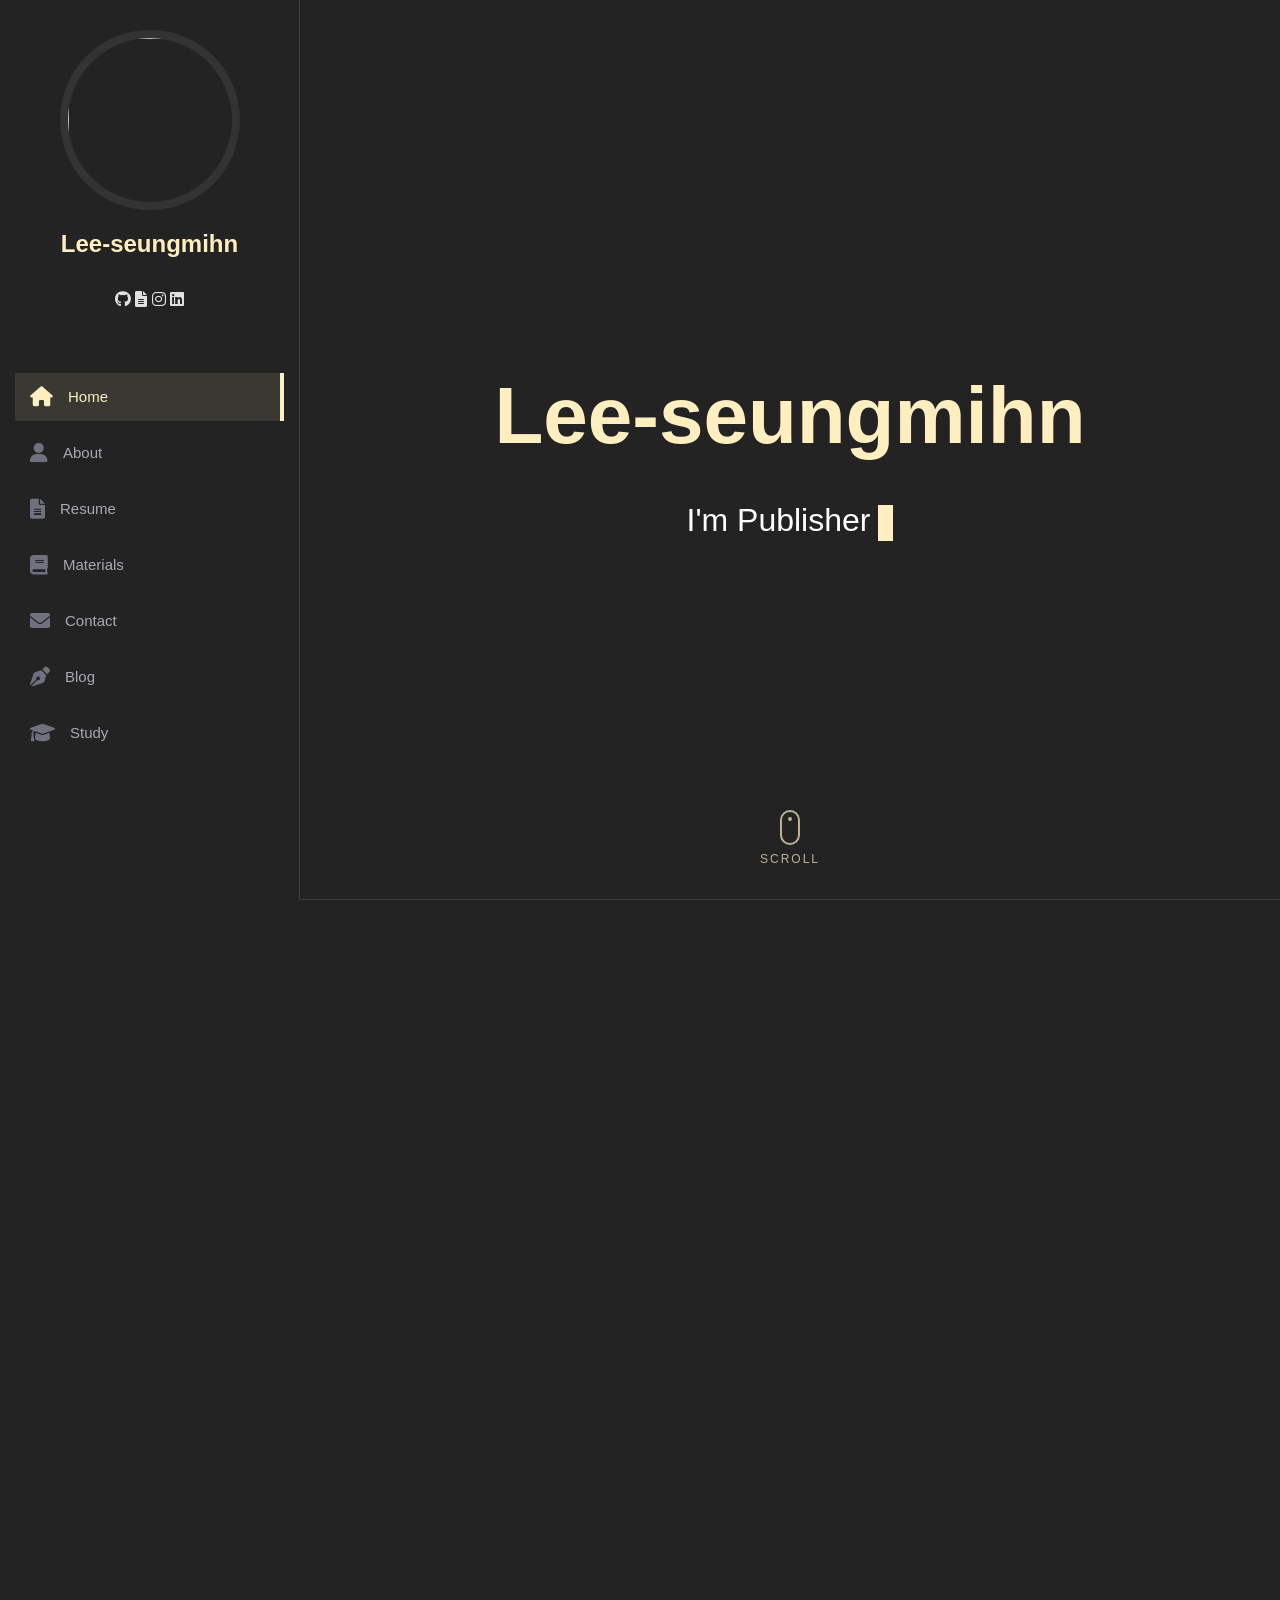
==== index.html @ c2070a95 "fix: Notion 링크를 공개 URL(notion.site)로 변경" ====
<!DOCTYPE html>
<html lang="ko" class="full-page-active">
<head>
    <meta charset="UTF-8">
    <meta name="viewport" content="width=device-width, initial-scale=1.0">
    <title>Lee-seungmihn | Full Page Portfolio</title>

    <!-- GitHub Pages SPA: restore redirect path + disable full-page on non-root -->
    <script>
        (function () {
            var p = sessionStorage.getItem('__spa_path');
            if (p) { sessionStorage.removeItem('__spa_path'); history.replaceState(null, '', p); }
            if (location.pathname !== '/' && location.pathname !== '/index.html') {
                document.documentElement.classList.remove('full-page-active');
            }
        })();
    </script>

    <!-- Stylesheets -->
    <link rel="stylesheet" href="assets/css/reset.css">
    <link rel="stylesheet" href="assets/css/font.css">
    <link rel="stylesheet" href="assets/css/common.css">
    <link rel="stylesheet" href="assets/css/util.css">
    <link rel="stylesheet" href="assets/css/spa.css">

    <!-- FontAwesome & Swiper -->
    <link rel="stylesheet" href="https://cdnjs.cloudflare.com/ajax/libs/font-awesome/6.0.0/css/all.min.css">
    <link rel="stylesheet" href="https://cdn.jsdelivr.net/npm/swiper@11/swiper-bundle.min.css" />
</head>
<body>

    <!-- Mobile nav toggle -->
    <i class="fas fa-bars mobile-nav-toggle"></i>

    <!-- Sidebar -->
    <header id="sidebar">
        <div class="d-flex flex-column">
            <div class="profile">
                <img src="./assets/images/vertical-shot-light-brown-meerkat-daytime.jpg" alt="" class="img-fluid rounded-circle" style="width: 180px; height: 180px; object-fit: cover; object-position: top;">
                <h1 class="text-light"><a href="/" data-link>Lee-seungmihn</a></h1>
                <div class="social-links mt-3 text-center">
                    <a href="https://github.com/Lee-seungmihn" target="_blank" class="github" title="GitHub"><i class="fab fa-github"></i></a>
                    <a href="https://whispering-uncle-c7d.notion.site/363d35a51172804e8011e3f1e46bb2bb" target="_blank" class="notion" title="Notion"><i class="fas fa-file-lines"></i></a>
                    <a href="#" class="instagram"><i class="fab fa-instagram"></i></a>
                    <a href="#" class="linkedin"><i class="fab fa-linkedin"></i></a>
                </div>
            </div>

            <nav class="nav-menu">
                <div class="nav-indicator"></div>
                <ul>
                    <li><a href="#hero" class="active"><i class="fas fa-home"></i> <span>Home</span></a></li>
                    <li><a href="#about"><i class="fas fa-user"></i> <span>About</span></a></li>
                    <li><a href="#resume"><i class="fas fa-file-alt"></i> <span>Resume</span></a></li>
                    <li><a href="#materials"><i class="fas fa-book"></i> <span>Materials</span></a></li>
                    <li><a href="#contact"><i class="fas fa-envelope"></i> <span>Contact</span></a></li>
                    <li><a href="/blog" data-link><i class="fas fa-pen-nib"></i> <span>Blog</span></a></li>
                    <li><a href="/study" data-link><i class="fas fa-graduation-cap"></i> <span>Study</span></a></li>
                </ul>
            </nav>
        </div>
    </header>

    <!-- Portfolio (shown only on /) -->
    <main id="main">

        <!-- Hero Section -->
        <section id="hero">
            <div class="hero-container">
                <h1>Lee-seungmihn</h1>
                <p>I'm <span class="typed" data-typed-items="Publisher, Java Backend Developer, Full Stack Learner"></span><span class="typed-cursor"></span></p>
            </div>
            <a href="#about" class="scroll-down">
                <div class="mouse"></div>
                <span>SCROLL</span>
            </a>
        </section>

        <!-- About Section -->
        <section id="about" class="about">
            <div class="container">
                <div class="section-title">
                    <h2>About</h2>
                    <p>3년차 퍼블리셔의 섬세함과 Java/Spring의 탄탄한 기술력을 지향하는 개발자입니다.</p>
                </div>
                <div class="row">
                    <div class="col-lg-8 pt-4 pt-lg-0 content">
                        <h3>UI/UX Publisher &amp; Backend Developer.</h3>
                        <p class="font-italic">웹의 걉과 속을 모두 아우르는 전문가를 꿈꿉니다.</p>
                    </div>
                </div>
            </div>
            <a href="#resume" class="scroll-down">
                <div class="mouse"></div>
                <span>RESUME</span>
            </a>
        </section>

        <!-- Resume Section -->
        <section id="resume" class="resume section-bg">
            <div class="container">
                <div class="section-title">
                    <h2>Resume</h2>
                </div>
                <div class="resume-grid">
                    <div class="resume-col">
                        <h3 class="resume-title">Experience</h3>
                        <div class="resume-item">
                            <h4>UI/UX Publisher</h4>
                            <h5>2020 - 2023</h5>
                            <p><em>웹 퍼블리셔 (3년 경력)</em></p>
                            <ul>
                                <li>반응형 웹 UI 마크업 및 크로스브라우징</li>
                                <li>HTML5 · CSS3 · SCSS · JavaScript · jQuery 기반 퍼블리싱</li>
                                <li>React · Vue.js · Node.js 활용 프로젝트 참여</li>
                            </ul>
                        </div>
                    </div>
                    <div class="resume-col">
                        <h3 class="resume-title">Education</h3>
                        <div class="resume-item">
                            <h4>Java / Spring Boot 국비과정</h4>
                            <h5>2025 - Present</h5>
                            <p><em>백엔드 개발 과정 수료 중</em></p>
                            <ul>
                                <li>GG# — 차량 관리 커뮤니티 플랫폼 (1차 팀 프로젝트)</li>
                                <li>BIDEO — 동영상 스트리밍 서비스 (2차 팀 프로젝트)</li>
                            </ul>
                        </div>
                        <div class="resume-item">
                            <h4>기능경기대회 (경기) 준비반</h4>
                            <h5>2017 - 2019</h5>
                            <p><em>웹 디자인 · 풀스택 개발 과정</em></p>
                            <ul>
                                <li>HTML · CSS · SCSS · PHP · MySQL · Ruby 학습</li>
                                <li>VSCode · Sublime Text 3 · XAMPP 활용</li>
                            </ul>
                        </div>
                    </div>
                </div>
            </div>
            <a href="#materials" class="scroll-down">
                <div class="mouse"></div>
                <span>WORKS</span>
            </a>
        </section>

        <!-- Materials Section -->
        <section id="materials" class="materials">
            <div class="container">
                <div class="section-title">
                    <h2>Materials</h2>
                </div>
                <div class="swiper materials-swiper">
                    <div class="swiper-wrapper">
                        <div class="swiper-slide">
                            <div class="material-card">
                                <div class="card-icon"><i class="fab fa-html5"></i></div>
                                <h4>HTML</h4>
                                <p>마크업 구조 및 시맨틱 태그</p>
                                <a href="/study/html" class="view-more" data-link>VIEW</a>
                            </div>
                        </div>
                        <div class="swiper-slide">
                            <div class="material-card">
                                <div class="card-icon"><i class="fab fa-css3-alt"></i></div>
                                <h4>CSS</h4>
                                <p>선택자·캐스케이딩·레이아웃</p>
                                <a href="/study/css" class="view-more" data-link>VIEW</a>
                            </div>
                        </div>
                        <div class="swiper-slide">
                            <div class="material-card">
                                <div class="card-icon"><i class="fab fa-js"></i></div>
                                <h4>JavaScript</h4>
                                <p>DOM 조작 및 ES6+ 문법</p>
                                <a href="/study/js" class="view-more" data-link>VIEW</a>
                            </div>
                        </div>
                        <div class="swiper-slide">
                            <div class="material-card">
                                <div class="card-icon"><i class="fab fa-java"></i></div>
                                <h4>Java</h4>
                                <p>OOP 개념 및 컬렉션 프레임워크</p>
                                <a href="/study/java" class="view-more" data-link>VIEW</a>
                            </div>
                        </div>
                        <div class="swiper-slide">
                            <div class="material-card">
                                <div class="card-icon"><i class="fas fa-server"></i></div>
                                <h4>JSP</h4>
                                <p>서블릿·JSTL·MVC 패턴</p>
                                <a href="/study/jsp" class="view-more" data-link>VIEW</a>
                            </div>
                        </div>
                        <div class="swiper-slide">
                            <div class="material-card">
                                <div class="card-icon"><i class="fas fa-database"></i></div>
                                <h4>MySQL</h4>
                                <p>DB 설계 및 쿼리 최적화</p>
                                <a href="/study/mysql" class="view-more" data-link>VIEW</a>
                            </div>
                        </div>
                        <div class="swiper-slide">
                            <div class="material-card">
                                <div class="card-icon"><i class="fab fa-git-alt"></i></div>
                                <h4>Git</h4>
                                <p>버전 관리 및 브랜치 전략</p>
                                <a href="/study/git" class="view-more" data-link>VIEW</a>
                            </div>
                        </div>
                        <div class="swiper-slide">
                            <a href="/study" class="material-card see-more-card" data-link>
                                <div class="card-icon"><i class="fas fa-arrow-right"></i></div>
                                <h4>전체 보기</h4>
                                <p>모든 학습 자료 확인</p>
                            </a>
                        </div>
                    </div>
                </div>
            </div>
            <a href="#contact" class="scroll-down">
                <div class="mouse"></div>
                <span>CONTACT</span>
            </a>
        </section>

        <!-- Contact Section -->
        <section id="contact" class="contact section-bg">
            <div class="container">
                <div class="section-title">
                    <h2>Contact</h2>
                    <p>협업 제안이나 궁금한 점이 있으시면 언제든 메시지를 남겨주세요.</p>
                </div>
                <div class="row">
                    <div class="col-lg-12">
                        <form action="#" method="post" class="contact-form">
                            <div class="form-row d-grid gap-3 mb-3" style="grid-template-columns: repeat(auto-fit, minmax(250px, 1fr));">
                                <div class="input-group">
                                    <label>NAME</label>
                                    <input type="text" name="name" class="custom-input" placeholder="Your Name" required>
                                </div>
                                <div class="input-group">
                                    <label>EMAIL</label>
                                    <input type="email" name="email" class="custom-input" placeholder="example@email.com" required>
                                </div>
                            </div>
                            <div class="input-group mb-4">
                                <label>MESSAGE</label>
                                <textarea name="message" class="custom-input" rows="6" placeholder="How can I help you?" required></textarea>
                            </div>
                            <div class="text-center">
                                <button type="submit" class="submit-btn">
                                    <span>SEND MESSAGE</span>
                                    <i class="fas fa-paper-plane"></i>
                                </button>
                            </div>
                        </form>
                    </div>
                </div>
            </div>
        </section>

        <!-- Footer -->
        <footer id="footer">
            <div class="container text-center">
                <div class="copyright">
                    &copy; Copyright 2024 <strong><span>Lee-seungmihn</span></strong>. All Rights Reserved.
                </div>
            </div>
        </footer>
    </main>

    <!-- SPA Root (Blog / Study pages render here) -->
    <div id="spa-root"></div>

    <a href="#" class="back-to-top"><i class="fas fa-arrow-up"></i></a>

    <!-- Vendors -->
    <script src="https://cdn.jsdelivr.net/npm/swiper@11/swiper-bundle.min.js"></script>
    <script src="https://cdn.jsdelivr.net/npm/marked@9/marked.min.js"></script>

    <!-- Portfolio scripts (existing) -->
    <script src="assets/js/layout.js"></script>
    <script src="assets/js/service.js"></script>
    <script src="assets/js/event.js"></script>

    <!-- SPA entry point (module — runs after above scripts) -->
    <script type="module" src="assets/js/app.js"></script>
</body>
</html>
---- assets/css/font.css ----
/* font.css */
@import url('https://cdn.jsdelivr.net/gh/orioncactus/pretendard@v1.3.9/dist/web/static/pretendard.min.css');
@import url('https://fonts.googleapis.com/css2?family=JetBrains+Mono:wght@400;700&display=swap');

:root {
    --font-main: "Pretendard", -apple-system, BlinkMacSystemFont, system-ui, Roboto, "Helvetica Neue", "Segoe UI", "Apple SD Gothic Neo", "Noto Sans KR", "Malgun Gothic", "Apple Color Emoji", "Segoe UI Emoji", "Segoe UI Symbol", sans-serif;
    --font-code: 'JetBrains Mono', monospace;
}

body {
    font-family: var(--font-main);
    line-height: 1.6;
}

code, pre {
    font-family: var(--font-code);
}
---- assets/css/common.css ----
/* common.css - Lee-seungmihn Full Page & Custom Scrollbar */
:root {
    --primary-bg: #232323; 
    --accent-color: #ffefc0; 
    --text-main: #e0e0e0;
    --text-muted: #a0a0a0;
    --bg-light: #2d2d2d;
    --white: #ffffff;
    --border-color: #3d3d3d;
    --sidebar-width: 300px;
}

* { margin: 0; padding: 0; box-sizing: border-box; }

/* 1. Custom Scrollbar */
.custom-scrollbar::-webkit-scrollbar { width: 6px; }
.custom-scrollbar::-webkit-scrollbar-track { background: var(--primary-bg); }
.custom-scrollbar::-webkit-scrollbar-thumb { background: var(--accent-color); border-radius: 10px; }

/* 스크롤바 숨기기 */
.hide-scrollbar { -ms-overflow-style: none; scrollbar-width: none; }
.hide-scrollbar::-webkit-scrollbar { display: none; }

html.full-page-active, 
html.full-page-active body { overflow: hidden; height: 100%; }

body {
    font-family: "Pretendard", sans-serif;
    color: var(--text-main);
    background-color: var(--primary-bg);
}

/* Sidebar */
#sidebar {
    position: fixed;
    top: 0; left: 0; bottom: 0;
    width: var(--sidebar-width);
    padding: 0 15px;
    background: var(--primary-bg);
    border-right: 1px solid var(--border-color);
    overflow-y: auto;
    z-index: 9997;
    transition: left 0.5s cubic-bezier(0.645, 0.045, 0.355, 1);
}

.profile { padding: 30px 0; text-align: center; }
.profile img { 
    margin: 0 auto; display: block; border: 8px solid #333; border-radius: 50%; 
    width: 180px; height: 180px; object-fit: cover; object-position: top;
}
.profile h1 { font-size: 24px; margin: 15px 0 0 0; font-weight: 600; color: var(--accent-color); }

.nav-menu { padding: 30px 0; position: relative; }
.nav-menu ul { list-style: none; position: relative; z-index: 2; }

/* Floating Rectangular Indicator */
.nav-indicator {
    position: absolute;
    left: 0; width: 100%;
    display: none;
    background: rgba(255, 239, 192, 0.1);
    border-right: 4px solid var(--accent-color);
    transition: top 0.5s cubic-bezier(0.4, 0, 0.2, 1), height 0.5s cubic-bezier(0.4, 0, 0.2, 1);
    z-index: 1;
    pointer-events: none;
}

.nav-menu a {
    display: flex; align-items: center; color: #a8a9b4; padding: 12px 15px; margin-bottom: 8px;
    transition: 0.3s; font-size: 15px; text-decoration: none;
}
.nav-menu a i { font-size: 20px; padding-right: 15px; color: #6f7180; }
.nav-menu a:hover, .nav-menu .active, .nav-menu li:hover > a { color: var(--accent-color); }
.nav-menu a:hover i, .nav-menu .active i { color: var(--accent-color); }

/* Main Content */
#main { 
    margin-left: var(--sidebar-width); 
    transition: transform 0.7s cubic-bezier(0.645, 0.045, 0.355, 1),
                margin-left 0.5s cubic-bezier(0.645, 0.045, 0.355, 1),
                opacity 0.5s ease;
    will-change: transform, margin-left;
}

/* Full Page Sections */
section {
    width: 100%; height: 100vh; padding: 60px 0;
    display: flex; flex-direction: column; justify-content: center;
    border-bottom: 1px solid var(--border-color); position: relative;
}

footer {
    width: 100%; height: 200px; background: #1a1a1a;
    display: flex; align-items: center; justify-content: center;
    border-top: 1px solid var(--border-color);
}

.section-bg { background: var(--bg-light); }
.section-title { padding-bottom: 30px; }
.section-title h2 { font-size: 32px; font-weight: bold; margin-bottom: 20px; padding-bottom: 20px; position: relative; color: var(--accent-color); }
.section-title h2::after { content: ""; position: absolute; display: block; width: 50px; height: 3px; background: var(--accent-color); bottom: 0; left: 0; }

.container { padding: 0 60px; width: 100%; max-width: 1200px; margin: 0 auto; }

/* Resume Section */
.resume-grid {
    display: grid; grid-template-columns: repeat(2, 1fr); gap: 50px; width: 100%; align-items: start;
}
.resume-col { min-width: 0; }
.resume .resume-title { font-size: 26px; font-weight: 700; margin-bottom: 25px; color: var(--accent-color); }
.resume .resume-item { padding: 0 0 25px 25px; border-left: 2px solid var(--accent-color); position: relative; }

/* Hero Section */
#hero {
    background: linear-gradient(rgba(35, 35, 35, 0.85), rgba(35, 35, 35, 0.85)), url('https://images.unsplash.com/photo-1498050108023-c5249f4df085?auto=format&fit=crop&q=80&w=2072') top center no-repeat;
    background-size: cover;
}
#hero .hero-container { text-align: center; }
#hero h1 { font-size: 80px; font-weight: 700; color: var(--accent-color); margin-bottom: 15px; }
#hero p { color: #fff; font-size: 32px; }

/* Scroll Indicators */
.scroll-down {
    position: absolute; bottom: 30px; left: 50%; transform: translateX(-50%);
    display: flex; flex-direction: column; align-items: center;
    color: var(--accent-color); text-decoration: none; font-size: 12px; letter-spacing: 2px; opacity: 0.7; transition: 0.3s;
}
.mouse { width: 20px; height: 35px; border: 2px solid var(--accent-color); border-radius: 20px; margin-bottom: 5px; position: relative; }
.mouse::before {
    content: ""; position: absolute; top: 5px; left: 50%; transform: translateX(-50%);
    width: 4px; height: 4px; background: var(--accent-color); border-radius: 50%;
    animation: mouse-scroll 1.5s infinite;
}
@keyframes mouse-scroll { 0% { opacity: 1; top: 5px; } 100% { opacity: 0; top: 20px; } }

/* Typing Effect */
.typed-cursor {
    display: inline-block; width: 15px; height: 1.1em; background-color: var(--accent-color);
    margin-left: 8px; vertical-align: middle; animation: blink 0.6s infinite;
}
@keyframes blink { 0%, 100% { opacity: 1; } 50% { opacity: 0; } }

/* Materials Section Pretty Cards - 복구됨 */
.materials-swiper { padding: 40px 0; max-width: 100%; }
.swiper-slide { width: 300px !important; height: auto !important; opacity: 1; transition: transform 0.3s; }
.material-card {
    background: #2d2d2d; border: 1px solid var(--border-color); border-radius: 20px;
    padding: 40px 30px; text-align: center;
    transition: all 0.4s cubic-bezier(0.175, 0.885, 0.32, 1.275);
    height: 100%; display: flex; flex-direction: column; justify-content: center; align-items: center;
    position: relative; overflow: hidden;
}
.material-card:hover {
    border-color: var(--accent-color);
    box-shadow: 0 10px 30px rgba(0, 0, 0, 0.5);
}
.card-icon { font-size: 48px; color: var(--accent-color); margin-bottom: 20px; }
.material-card h4 { font-size: 22px; font-weight: 700; color: var(--accent-color); margin-bottom: 15px; }
.material-card p { font-size: 15px; color: var(--text-muted); margin-bottom: 25px; line-height: 1.6; }
.view-more {
    display: inline-block; padding: 8px 25px; border: 1px solid var(--accent-color);
    color: var(--accent-color); font-weight: 700; font-size: 13px; letter-spacing: 1px;
    text-decoration: none; border-radius: 30px; transition: all 0.3s;
}
.view-more:hover { background: var(--accent-color); color: var(--primary-bg); }

/* See More Card - Portal Style */
.see-more-card {width: 200px; background: linear-gradient(135deg, #2d2d2d 0%, #1a1a1a 100%); border: 1px solid var(--border-color); position: relative; overflow: hidden; z-index: 1; }
.see-more-card .card-icon, .see-more-card h4, .see-more-card p { transition: all 0.4s ease; }
.see-more-card::before { content: ""; position: absolute; top: 0; left: -100%; width: 100%; height: 100%; background: var(--accent-color); transition: all 0.5s cubic-bezier(0.6, 0.05, 0.1, 0.99); z-index: -1; }
.see-more-card:hover::before { left: 0; }
.see-more-card:hover { transform: translateY(0) !important; border-color: var(--accent-color); }
.see-more-card:hover .card-icon, .see-more-card:hover h4, .see-more-card:hover p { color: var(--primary-bg); transform: translateX(10px); }
.see-more-card .card-icon i { transition: all 0.4s ease; }
.see-more-card:hover .card-icon i { transform: scale(1.2); }
.see-more-card:hover .card-icon i::before { content: "\f178"; }

/* Contact Form Styles */
.contact-form { max-width: 800px; margin: 0 auto; }
.input-group { display: flex; flex-direction: column; text-align: left; }
.input-group label { font-size: 12px; font-weight: 700; letter-spacing: 1.5px; color: var(--accent-color); margin-bottom: 8px; padding-left: 5px; }
.custom-input { background: rgba(255, 255, 255, 0.03); border: 1px solid var(--border-color); border-radius: 8px; padding: 15px; color: var(--white); font-size: 15px; transition: all 0.3s ease; width: 100%; }
.custom-input:focus { outline: none; background: rgba(255, 255, 255, 0.07); border-color: var(--accent-color); box-shadow: 0 0 15px rgba(255, 239, 192, 0.1); }
.submit-btn { background: transparent; border: 2px solid var(--accent-color); color: var(--accent-color); padding: 15px 40px; font-size: 14px; font-weight: 800; letter-spacing: 2px; border-radius: 50px; cursor: pointer; overflow: hidden; position: relative; transition: all 0.4s ease; display: inline-flex; align-items: center; gap: 10px; }
.submit-btn:hover { background: var(--accent-color); color: var(--primary-bg); }
.submit-btn:hover i { transform: translate(5px, -5px) scale(1.1); }

/* Mobile UI Elements */
.mobile-nav-toggle {
    position: fixed; right: 15px; top: 15px; z-index: 9998; color: var(--accent-color); font-size: 28px; cursor: pointer;
    display: none; background: transparent; transition: opacity 0.4s ease; visibility: hidden; opacity: 0;
}
.mobile-nav-toggle.visible { display: flex; opacity: 1; visibility: visible; }
.back-to-top { position: fixed; visibility: hidden; opacity: 0; right: 20px; bottom: 20px; z-index: 996; background: var(--accent-color); width: 45px; height: 45px; border-radius: 50%; color: var(--primary-bg); display: flex; align-items: center; justify-content: center; transition: 0.4s; text-decoration: none; }
.back-to-top.active { visibility: visible; opacity: 1; }

/* Responsive */
@media (max-width: 1199px) {
    html.full-page-active, html.full-page-active body { overflow: auto; }
    #sidebar { left: -300px; }
    .mobile-nav-active #sidebar { left: 0; }
    #main { margin-left: 0 !important; transform: translateX(0); transition: all 0.4s cubic-bezier(0.645, 0.045, 0.355, 1) !important; }
    .mobile-nav-active #main { transform: translateX(300px); opacity: 0.5; pointer-events: none; }
    .resume-grid { grid-template-columns: 1fr; gap: 30px; }
    .container { padding: 0 30px; }
    #hero h1 { font-size: 40px; }
}

@media (max-width: 768px) {
    #hero h1 { font-size: 28px; }
    #hero p { font-size: 20px; }
    .section-title h2 { font-size: 24px; }
    .container { padding: 0 20px; }
    .swiper-slide { width: 260px !important; }
    section { padding: 40px 0; }
    footer { height: auto; padding: 30px 0; }
}
---- assets/css/util.css ----
/* util.css */

/* Display */
.d-flex { display: flex; }
.d-grid { display: grid; }
.d-none { display: none; }
.d-block { display: block; }
.d-inline-block { display: inline-block; }

/* Flexbox */
.flex-column { flex-direction: column; }
.align-center { align-items: center; }
.justify-center { justify-content: center; }
.justify-between { justify-content: space-between; }
.flex-wrap { flex-wrap: wrap; }
.gap-1 { gap: 8px; }
.gap-2 { gap: 16px; }
.gap-3 { gap: 24px; }

/* Spacing (Margin) */
.m-0 { margin: 0; }
.mt-1 { margin-top: 8px; }
.mt-2 { margin-top: 16px; }
.mt-3 { margin-top: 24px; }
.mt-4 { margin-top: 32px; }
.mb-1 { margin-bottom: 8px; }
.mb-2 { margin-bottom: 16px; }
.mb-3 { margin-bottom: 24px; }
.mb-4 { margin-bottom: 32px; }

/* Spacing (Padding) */
.p-1 { padding: 8px; }
.p-2 { padding: 16px; }
.p-3 { padding: 24px; }
.py-1 { padding-top: 8px; padding-bottom: 8px; }
.py-2 { padding-top: 16px; padding-bottom: 16px; }
.py-3 { padding-top: 24px; padding-bottom: 24px; }
.px-1 { padding-left: 8px; padding-right: 8px; }
.px-2 { padding-left: 16px; padding-right: 16px; }
.px-3 { padding-left: 24px; padding-right: 24px; }

/* Text Alignment */
.text-center { text-align: center; }
.text-right { text-align: right; }
.text-left { text-align: left; }

/* Width */
.w-100 { width: 100%; }
.h-100 { height: 100%; }
---- assets/css/spa.css ----
/* spa.css — Blog & Study page styles
   Design tokens match common.css (--primary-bg, --accent-color, etc.)
*/

/* ─── SPA Root container ─────────────────────────────────────────────────── */

#spa-root {
  display: none;
  margin-left: var(--sidebar-width);
  min-height: 100vh;
  padding: 60px 60px 100px;
}

@media (max-width: 1199px) {
  #spa-root { margin-left: 0; padding: 40px 30px 80px; }
}
@media (max-width: 768px) {
  #spa-root { padding: 30px 20px 60px; }
}

/* ─── Page Layout ─────────────────────────────────────────────────────────── */

.spa-page { max-width: 900px; margin: 0 auto; }

.spa-page-header {
  padding-bottom: 40px;
  border-bottom: 1px solid var(--border-color);
  margin-bottom: 40px;
}

.spa-page-title {
  font-size: 36px;
  font-weight: 700;
  color: var(--accent-color);
  margin-bottom: 8px;
  position: relative;
  display: inline-block;
}

.spa-page-title::after {
  content: '';
  position: absolute;
  bottom: -6px;
  left: 0;
  width: 50px;
  height: 3px;
  background: var(--accent-color);
  border-radius: 2px;
}

.spa-page-subtitle {
  font-size: 15px;
  color: var(--text-muted);
  margin-top: 16px;
}

/* ─── Back Button ─────────────────────────────────────────────────────────── */

.spa-back-btn {
  display: inline-flex;
  align-items: center;
  gap: 6px;
  background: transparent;
  border: 1px solid var(--border-color);
  color: var(--text-muted);
  padding: 8px 18px;
  border-radius: 30px;
  font-size: 13px;
  cursor: pointer;
  margin-bottom: 40px;
  transition: all 0.25s;
  font-family: inherit;
  letter-spacing: 0.5px;
}

.spa-back-btn:hover {
  border-color: var(--accent-color);
  color: var(--accent-color);
}

/* ─── Filter Bar ──────────────────────────────────────────────────────────── */

.spa-filter-bar {
  display: flex;
  gap: 8px;
  flex-wrap: wrap;
  margin-bottom: 40px;
}

.spa-filter-btn {
  background: transparent;
  border: 1px solid var(--border-color);
  color: var(--text-muted);
  padding: 7px 18px;
  border-radius: 30px;
  font-size: 13px;
  cursor: pointer;
  font-family: inherit;
  transition: all 0.25s;
  letter-spacing: 0.3px;
}

.spa-filter-btn:hover,
.spa-filter-btn.active {
  border-color: var(--accent-color);
  color: var(--accent-color);
  background: rgba(255, 239, 192, 0.08);
}

/* ─── Blog Post Grid ──────────────────────────────────────────────────────── */

.spa-grid {
  display: grid;
  grid-template-columns: repeat(auto-fill, minmax(380px, 1fr));
  gap: 24px;
}

@media (max-width: 768px) {
  .spa-grid { grid-template-columns: 1fr; }
}

/* ─── Post Card ───────────────────────────────────────────────────────────── */

.spa-card {
  background: var(--bg-light);
  border: 1px solid var(--border-color);
  border-radius: 16px;
  padding: 28px;
  cursor: pointer;
  transition: all 0.3s cubic-bezier(0.175, 0.885, 0.32, 1.275);
  position: relative;
  overflow: hidden;
}

.spa-card::before {
  content: '';
  position: absolute;
  inset: 0;
  border-radius: 16px;
  border: 1px solid transparent;
  transition: border-color 0.3s;
}

.spa-card:hover {
  transform: translateY(-4px);
  box-shadow: 0 12px 32px rgba(0, 0, 0, 0.4);
}

.spa-card:hover::before { border-color: var(--accent-color); }

.spa-card-meta {
  display: flex;
  align-items: center;
  gap: 10px;
  margin-bottom: 14px;
  font-size: 13px;
  color: var(--text-muted);
}

.spa-card-title {
  font-size: 18px;
  font-weight: 700;
  color: var(--text-main);
  margin-bottom: 10px;
  line-height: 1.45;
}

.spa-card-excerpt {
  font-size: 14px;
  color: var(--text-muted);
  line-height: 1.7;
  margin-bottom: 20px;
  display: -webkit-box;
  -webkit-line-clamp: 3;
  -webkit-box-orient: vertical;
  overflow: hidden;
}

/* ─── Tag & Chip ──────────────────────────────────────────────────────────── */

.spa-tag {
  display: inline-block;
  padding: 2px 10px;
  border-radius: 20px;
  font-size: 11px;
  font-weight: 700;
  letter-spacing: 0.5px;
  background: rgba(255, 239, 192, 0.12);
  color: var(--accent-color);
  text-transform: uppercase;
}

.spa-chips { display: flex; flex-wrap: wrap; gap: 6px; }

.spa-chip {
  display: inline-block;
  padding: 3px 10px;
  border: 1px solid var(--border-color);
  border-radius: 20px;
  font-size: 11px;
  color: var(--text-muted);
}

/* ─── Blog Post Detail ────────────────────────────────────────────────────── */

.spa-post { max-width: 720px; }

.spa-post-header {
  margin-bottom: 48px;
  padding-bottom: 32px;
  border-bottom: 1px solid var(--border-color);
}

.spa-post-header .spa-card-meta { margin-bottom: 18px; }

.spa-post-title {
  font-size: 30px;
  font-weight: 700;
  color: var(--accent-color);
  line-height: 1.4;
  margin-bottom: 20px;
}

/* ─── Markdown rendered content ───────────────────────────────────────────── */

.spa-post-content {
  line-height: 1.85;
  color: var(--text-main);
  font-size: 15.5px;
}

.spa-post-content h1,
.spa-post-content h2,
.spa-post-content h3,
.spa-post-content h4 {
  color: var(--accent-color);
  margin: 2em 0 0.7em;
  font-weight: 700;
  line-height: 1.35;
}

.spa-post-content h1 { font-size: 24px; }
.spa-post-content h2 { font-size: 20px; padding-bottom: 8px; border-bottom: 1px solid var(--border-color); }
.spa-post-content h3 { font-size: 17px; }

.spa-post-content p    { margin-bottom: 1.2em; }
.spa-post-content ul,
.spa-post-content ol   { margin: 0.8em 0 1.2em 1.5em; }
.spa-post-content li   { margin-bottom: 0.4em; }

.spa-post-content a {
  color: var(--accent-color);
  text-decoration: underline;
  text-underline-offset: 3px;
}

.spa-post-content code {
  background: rgba(255, 239, 192, 0.08);
  border: 1px solid var(--border-color);
  border-radius: 4px;
  padding: 1px 6px;
  font-size: 0.88em;
  font-family: 'JetBrains Mono', 'Fira Code', monospace;
  color: #f0c040;
}

.spa-post-content pre {
  background: #1a1a1a;
  border: 1px solid var(--border-color);
  border-radius: 10px;
  padding: 20px 24px;
  overflow-x: auto;
  margin: 1.5em 0;
}

.spa-post-content pre code {
  background: transparent;
  border: none;
  padding: 0;
  color: #d4d4d4;
  font-size: 0.9em;
}

.spa-post-content blockquote {
  border-left: 3px solid var(--accent-color);
  padding: 8px 20px;
  margin: 1.5em 0;
  background: rgba(255, 239, 192, 0.04);
  border-radius: 0 8px 8px 0;
  color: var(--text-muted);
  font-style: italic;
}

.spa-post-content hr {
  border: none;
  border-top: 1px solid var(--border-color);
  margin: 2.5em 0;
}

/* ─── Study Grid ──────────────────────────────────────────────────────────── */

.spa-study-grid {
  display: grid;
  grid-template-columns: repeat(auto-fill, minmax(180px, 1fr));
  gap: 20px;
}

@media (max-width: 768px) {
  .spa-study-grid { grid-template-columns: repeat(2, 1fr); }
}

.spa-study-card {
  background: var(--bg-light);
  border: 1px solid var(--border-color);
  border-radius: 16px;
  padding: 30px 20px;
  text-align: center;
  cursor: pointer;
  transition: all 0.3s cubic-bezier(0.175, 0.885, 0.32, 1.275);
}

.spa-study-card:hover {
  border-color: var(--accent-color);
  transform: translateY(-4px);
  box-shadow: 0 10px 28px rgba(0, 0, 0, 0.35);
}

.spa-study-icon {
  font-size: 40px;
  color: var(--accent-color);
  margin-bottom: 14px;
}

.spa-study-title {
  font-size: 16px;
  font-weight: 700;
  color: var(--accent-color);
  margin-bottom: 6px;
}

.spa-study-count {
  font-size: 12px;
  color: var(--text-muted);
}

/* ─── Study category header ───────────────────────────────────────────────── */

.spa-cat-header {
  display: flex;
  align-items: center;
  gap: 20px;
}

.spa-cat-icon {
  font-size: 44px;
  color: var(--accent-color);
  flex-shrink: 0;
}

/* ─── Study entry list ────────────────────────────────────────────────────── */

.spa-study-list { display: flex; flex-direction: column; gap: 40px; }

.spa-study-entry {
  border: 1px solid var(--border-color);
  border-radius: 16px;
  padding: 32px;
  background: var(--bg-light);
}

.spa-study-entry-header {
  display: flex;
  justify-content: space-between;
  align-items: baseline;
  gap: 12px;
  margin-bottom: 24px;
  padding-bottom: 16px;
  border-bottom: 1px solid var(--border-color);
}

.spa-study-entry-title {
  font-size: 18px;
  font-weight: 700;
  color: var(--accent-color);
}

.spa-study-entry-header time {
  font-size: 13px;
  color: var(--text-muted);
  flex-shrink: 0;
}

/* ─── Empty State ─────────────────────────────────────────────────────────── */

.spa-empty-state {
  display: flex;
  flex-direction: column;
  align-items: center;
  justify-content: center;
  padding: 80px 20px;
  gap: 16px;
  color: var(--text-muted);
  text-align: center;
}

.spa-empty-state i  { font-size: 48px; opacity: 0.5; }
.spa-empty-state p  { font-size: 15px; }
.spa-empty-state small { font-size: 12px; opacity: 0.6; }

/* ─── Nav: hide indicator on SPA pages ───────────────────────────────────── */

html:not(.full-page-active) .nav-indicator { display: none !important; }
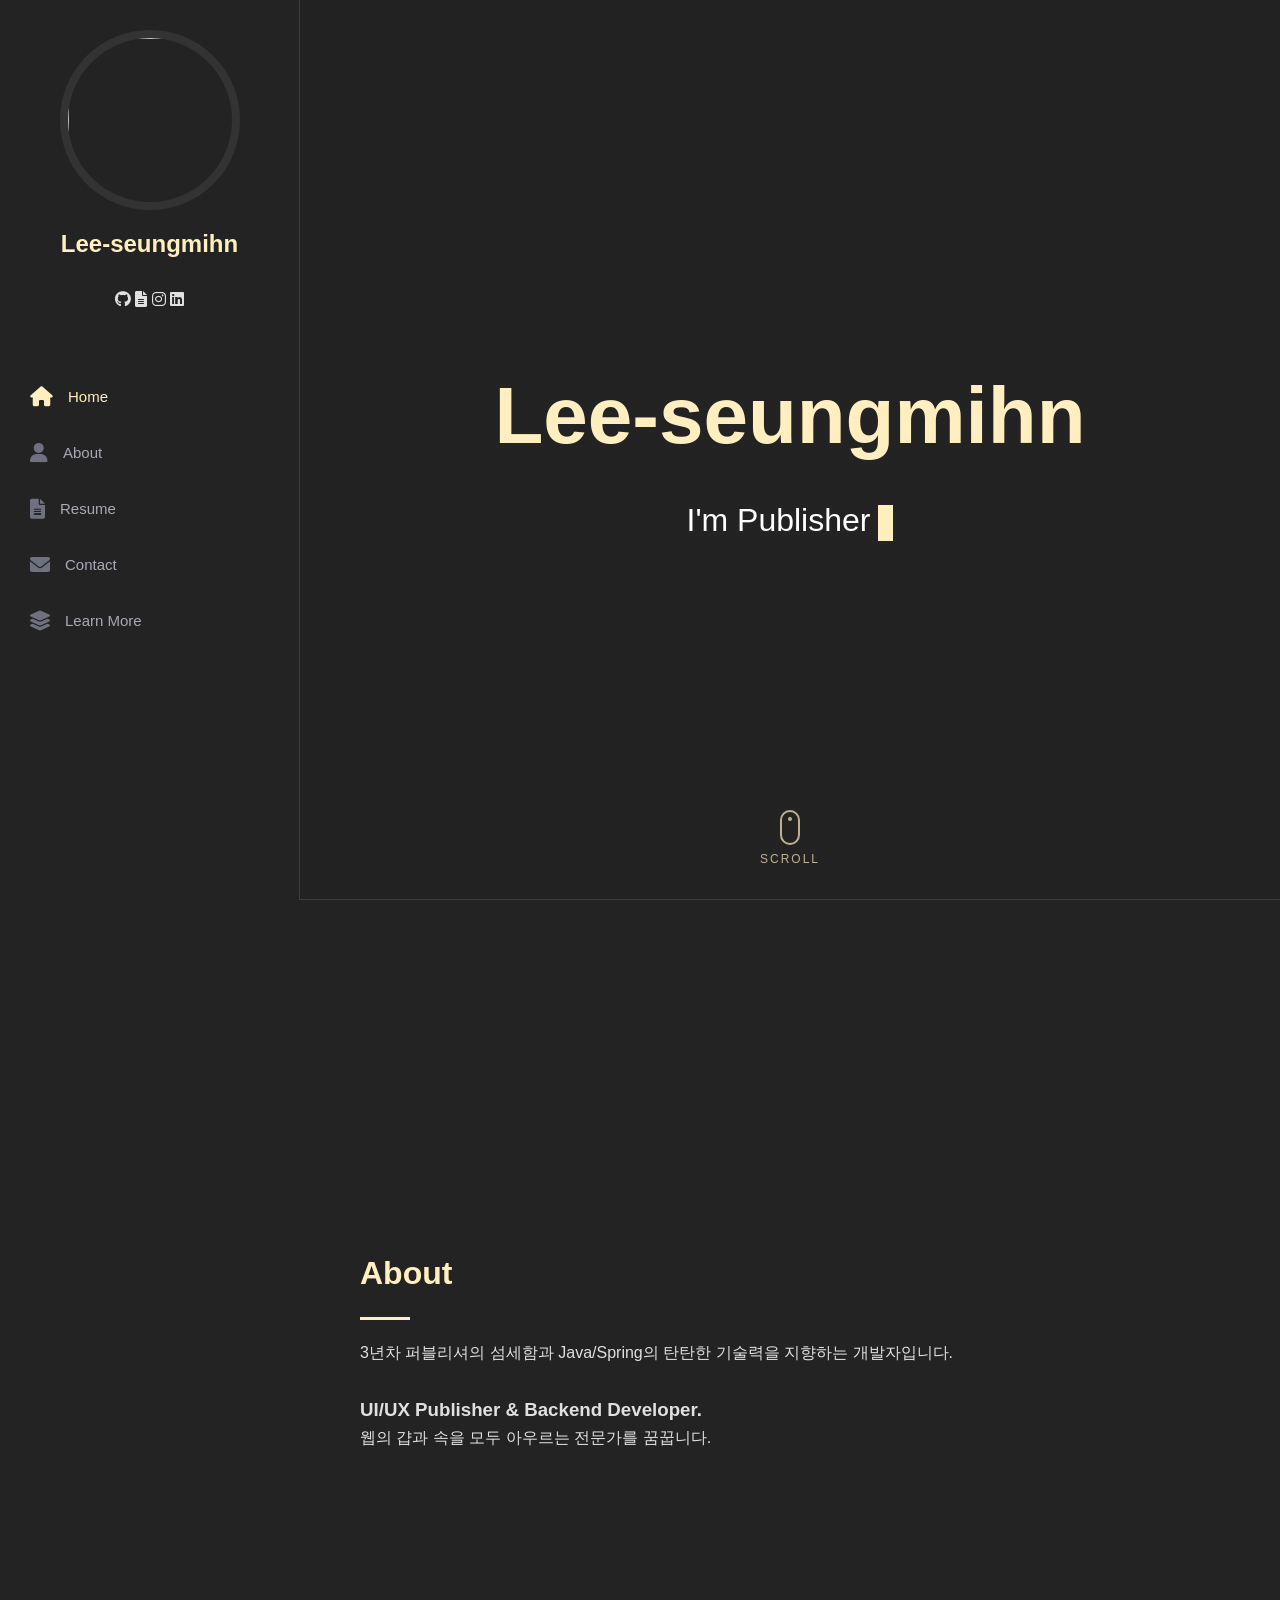
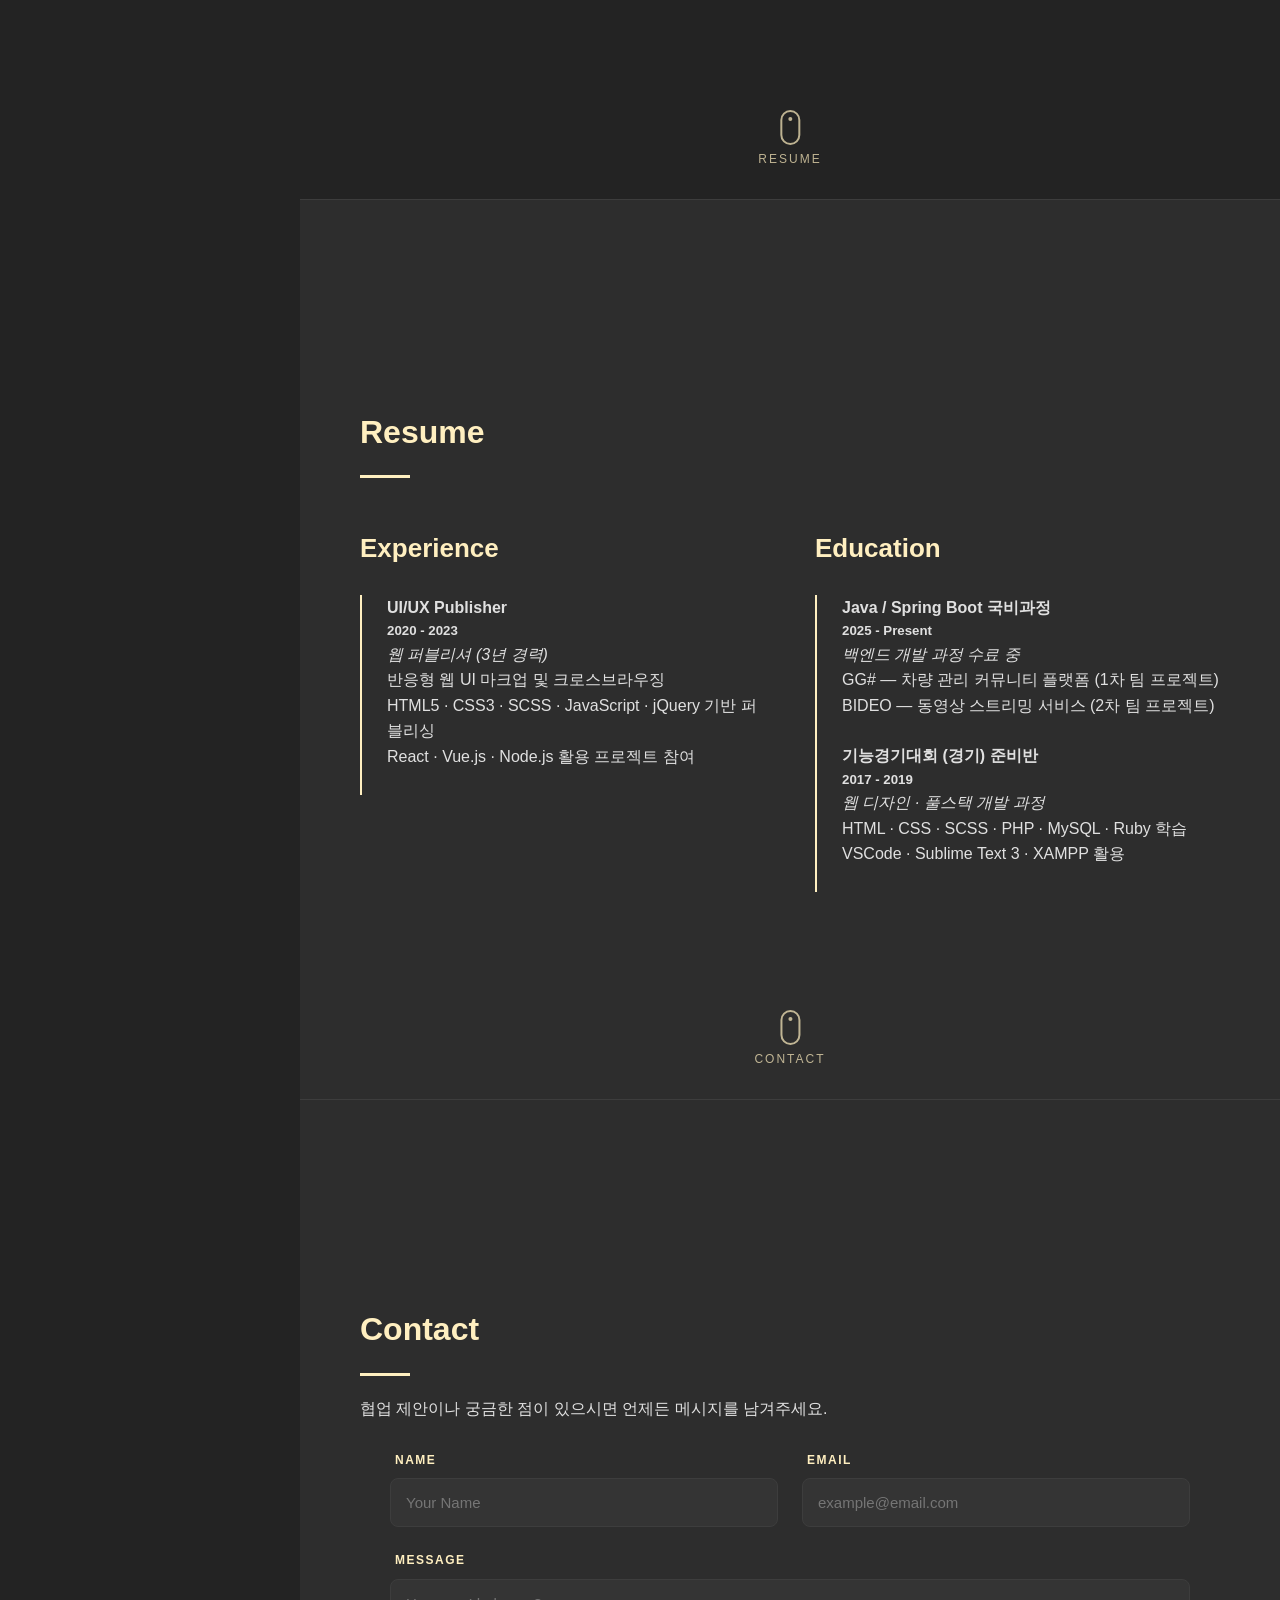
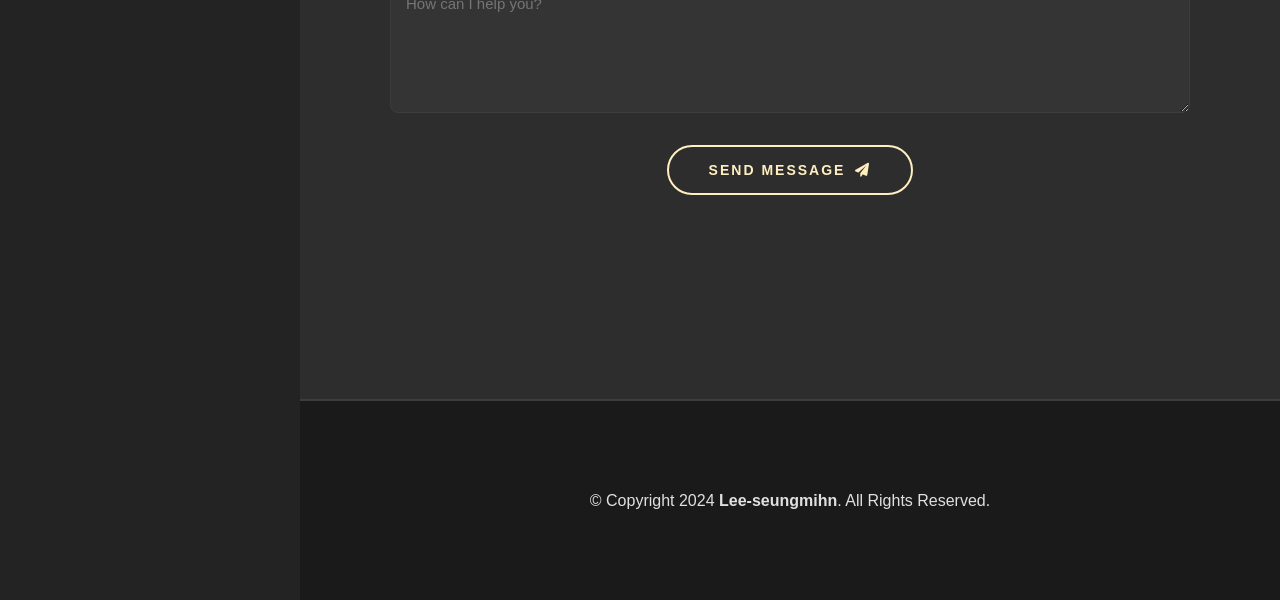
==== commit 64098d9a: "feat: 풀페이지 제거 + LearnMore 허브 페이지 추가 (Materials/Blog/Study 이동)" ====
--- a/index.html
+++ b/index.html
@@ -1,18 +1,15 @@
 <!DOCTYPE html>
-<html lang="ko" class="full-page-active">
+<html lang="ko">
 <head>
     <meta charset="UTF-8">
     <meta name="viewport" content="width=device-width, initial-scale=1.0">
-    <title>Lee-seungmihn | Full Page Portfolio</title>
-
-    <!-- GitHub Pages SPA: restore redirect path + disable full-page on non-root -->
+    <title>Lee-seungmihn | Portfolio</title>
+
+    <!-- GitHub Pages SPA: restore redirect path -->
     <script>
         (function () {
             var p = sessionStorage.getItem('__spa_path');
             if (p) { sessionStorage.removeItem('__spa_path'); history.replaceState(null, '', p); }
-            if (location.pathname !== '/' && location.pathname !== '/index.html') {
-                document.documentElement.classList.remove('full-page-active');
-            }
         })();
     </script>
 
@@ -52,16 +49,14 @@
                     <li><a href="#hero" class="active"><i class="fas fa-home"></i> <span>Home</span></a></li>
                     <li><a href="#about"><i class="fas fa-user"></i> <span>About</span></a></li>
                     <li><a href="#resume"><i class="fas fa-file-alt"></i> <span>Resume</span></a></li>
-                    <li><a href="#materials"><i class="fas fa-book"></i> <span>Materials</span></a></li>
                     <li><a href="#contact"><i class="fas fa-envelope"></i> <span>Contact</span></a></li>
-                    <li><a href="/blog" data-link><i class="fas fa-pen-nib"></i> <span>Blog</span></a></li>
-                    <li><a href="/study" data-link><i class="fas fa-graduation-cap"></i> <span>Study</span></a></li>
+                    <li><a href="/learnmore" data-link><i class="fas fa-layer-group"></i> <span>Learn More</span></a></li>
                 </ul>
             </nav>
         </div>
     </header>
 
-    <!-- Portfolio (shown only on /) -->
+    <!-- Portfolio -->
     <main id="main">
 
         <!-- Hero Section -->
@@ -135,86 +130,6 @@
                                 <li>HTML · CSS · SCSS · PHP · MySQL · Ruby 학습</li>
                                 <li>VSCode · Sublime Text 3 · XAMPP 활용</li>
                             </ul>
-                        </div>
-                    </div>
-                </div>
-            </div>
-            <a href="#materials" class="scroll-down">
-                <div class="mouse"></div>
-                <span>WORKS</span>
-            </a>
-        </section>
-
-        <!-- Materials Section -->
-        <section id="materials" class="materials">
-            <div class="container">
-                <div class="section-title">
-                    <h2>Materials</h2>
-                </div>
-                <div class="swiper materials-swiper">
-                    <div class="swiper-wrapper">
-                        <div class="swiper-slide">
-                            <div class="material-card">
-                                <div class="card-icon"><i class="fab fa-html5"></i></div>
-                                <h4>HTML</h4>
-                                <p>마크업 구조 및 시맨틱 태그</p>
-                                <a href="/study/html" class="view-more" data-link>VIEW</a>
-                            </div>
-                        </div>
-                        <div class="swiper-slide">
-                            <div class="material-card">
-                                <div class="card-icon"><i class="fab fa-css3-alt"></i></div>
-                                <h4>CSS</h4>
-                                <p>선택자·캐스케이딩·레이아웃</p>
-                                <a href="/study/css" class="view-more" data-link>VIEW</a>
-                            </div>
-                        </div>
-                        <div class="swiper-slide">
-                            <div class="material-card">
-                                <div class="card-icon"><i class="fab fa-js"></i></div>
-                                <h4>JavaScript</h4>
-                                <p>DOM 조작 및 ES6+ 문법</p>
-                                <a href="/study/js" class="view-more" data-link>VIEW</a>
-                            </div>
-                        </div>
-                        <div class="swiper-slide">
-                            <div class="material-card">
-                                <div class="card-icon"><i class="fab fa-java"></i></div>
-                                <h4>Java</h4>
-                                <p>OOP 개념 및 컬렉션 프레임워크</p>
-                                <a href="/study/java" class="view-more" data-link>VIEW</a>
-                            </div>
-                        </div>
-                        <div class="swiper-slide">
-                            <div class="material-card">
-                                <div class="card-icon"><i class="fas fa-server"></i></div>
-                                <h4>JSP</h4>
-                                <p>서블릿·JSTL·MVC 패턴</p>
-                                <a href="/study/jsp" class="view-more" data-link>VIEW</a>
-                            </div>
-                        </div>
-                        <div class="swiper-slide">
-                            <div class="material-card">
-                                <div class="card-icon"><i class="fas fa-database"></i></div>
-                                <h4>MySQL</h4>
-                                <p>DB 설계 및 쿼리 최적화</p>
-                                <a href="/study/mysql" class="view-more" data-link>VIEW</a>
-                            </div>
-                        </div>
-                        <div class="swiper-slide">
-                            <div class="material-card">
-                                <div class="card-icon"><i class="fab fa-git-alt"></i></div>
-                                <h4>Git</h4>
-                                <p>버전 관리 및 브랜치 전략</p>
-                                <a href="/study/git" class="view-more" data-link>VIEW</a>
-                            </div>
-                        </div>
-                        <div class="swiper-slide">
-                            <a href="/study" class="material-card see-more-card" data-link>
-                                <div class="card-icon"><i class="fas fa-arrow-right"></i></div>
-                                <h4>전체 보기</h4>
-                                <p>모든 학습 자료 확인</p>
-                            </a>
                         </div>
                     </div>
                 </div>
@@ -271,7 +186,7 @@
         </footer>
     </main>
 
-    <!-- SPA Root (Blog / Study pages render here) -->
+    <!-- SPA Root -->
     <div id="spa-root"></div>
 
     <a href="#" class="back-to-top"><i class="fas fa-arrow-up"></i></a>
@@ -280,12 +195,10 @@
     <script src="https://cdn.jsdelivr.net/npm/swiper@11/swiper-bundle.min.js"></script>
     <script src="https://cdn.jsdelivr.net/npm/marked@9/marked.min.js"></script>
 
-    <!-- Portfolio scripts (existing) -->
+    <!-- Scripts -->
     <script src="assets/js/layout.js"></script>
     <script src="assets/js/service.js"></script>
     <script src="assets/js/event.js"></script>
-
-    <!-- SPA entry point (module — runs after above scripts) -->
     <script type="module" src="assets/js/app.js"></script>
 </body>
 </html>
--- a/assets/css/spa.css
+++ b/assets/css/spa.css
@@ -1,8 +1,6 @@
-/* spa.css — Blog & Study page styles
-   Design tokens match common.css (--primary-bg, --accent-color, etc.)
-*/
-
-/* ─── SPA Root container ─────────────────────────────────────────────────── */
+/* spa.css — Blog, Study, LearnMore page styles */
+
+/* ─── SPA Root ───────────────────────────────────────────────────────── */
 
 #spa-root {
   display: none;
@@ -107,7 +105,7 @@
   background: rgba(255, 239, 192, 0.08);
 }
 
-/* ─── Blog Post Grid ──────────────────────────────────────────────────────── */
+/* ─── Blog Grid ──────────────────────────────────────────────────────── */
 
 .spa-grid {
   display: grid;
@@ -118,8 +116,6 @@
 @media (max-width: 768px) {
   .spa-grid { grid-template-columns: 1fr; }
 }
-
-/* ─── Post Card ───────────────────────────────────────────────────────────── */
 
 .spa-card {
   background: var(--bg-light);
@@ -141,272 +137,136 @@
   transition: border-color 0.3s;
 }
 
-.spa-card:hover {
-  transform: translateY(-4px);
-  box-shadow: 0 12px 32px rgba(0, 0, 0, 0.4);
-}
-
+.spa-card:hover { transform: translateY(-4px); box-shadow: 0 12px 32px rgba(0,0,0,0.4); }
 .spa-card:hover::before { border-color: var(--accent-color); }
 
 .spa-card-meta {
-  display: flex;
-  align-items: center;
-  gap: 10px;
-  margin-bottom: 14px;
-  font-size: 13px;
-  color: var(--text-muted);
-}
-
-.spa-card-title {
-  font-size: 18px;
-  font-weight: 700;
-  color: var(--text-main);
-  margin-bottom: 10px;
-  line-height: 1.45;
-}
-
+  display: flex; align-items: center; gap: 10px;
+  margin-bottom: 14px; font-size: 13px; color: var(--text-muted);
+}
+
+.spa-card-title { font-size: 18px; font-weight: 700; color: var(--text-main); margin-bottom: 10px; line-height: 1.45; }
 .spa-card-excerpt {
-  font-size: 14px;
-  color: var(--text-muted);
-  line-height: 1.7;
-  margin-bottom: 20px;
-  display: -webkit-box;
-  -webkit-line-clamp: 3;
-  -webkit-box-orient: vertical;
-  overflow: hidden;
-}
-
-/* ─── Tag & Chip ──────────────────────────────────────────────────────────── */
+  font-size: 14px; color: var(--text-muted); line-height: 1.7; margin-bottom: 20px;
+  display: -webkit-box; -webkit-line-clamp: 3; -webkit-box-orient: vertical; overflow: hidden;
+}
 
 .spa-tag {
-  display: inline-block;
-  padding: 2px 10px;
-  border-radius: 20px;
-  font-size: 11px;
-  font-weight: 700;
-  letter-spacing: 0.5px;
-  background: rgba(255, 239, 192, 0.12);
-  color: var(--accent-color);
-  text-transform: uppercase;
+  display: inline-block; padding: 2px 10px; border-radius: 20px;
+  font-size: 11px; font-weight: 700; letter-spacing: 0.5px;
+  background: rgba(255,239,192,0.12); color: var(--accent-color); text-transform: uppercase;
 }
 
 .spa-chips { display: flex; flex-wrap: wrap; gap: 6px; }
-
 .spa-chip {
-  display: inline-block;
-  padding: 3px 10px;
-  border: 1px solid var(--border-color);
-  border-radius: 20px;
-  font-size: 11px;
-  color: var(--text-muted);
+  display: inline-block; padding: 3px 10px;
+  border: 1px solid var(--border-color); border-radius: 20px;
+  font-size: 11px; color: var(--text-muted);
 }
 
 /* ─── Blog Post Detail ────────────────────────────────────────────────────── */
 
 .spa-post { max-width: 720px; }
-
-.spa-post-header {
-  margin-bottom: 48px;
-  padding-bottom: 32px;
-  border-bottom: 1px solid var(--border-color);
-}
-
+.spa-post-header { margin-bottom: 48px; padding-bottom: 32px; border-bottom: 1px solid var(--border-color); }
 .spa-post-header .spa-card-meta { margin-bottom: 18px; }
-
-.spa-post-title {
-  font-size: 30px;
-  font-weight: 700;
-  color: var(--accent-color);
-  line-height: 1.4;
-  margin-bottom: 20px;
-}
-
-/* ─── Markdown rendered content ───────────────────────────────────────────── */
-
-.spa-post-content {
-  line-height: 1.85;
-  color: var(--text-main);
-  font-size: 15.5px;
-}
-
-.spa-post-content h1,
-.spa-post-content h2,
-.spa-post-content h3,
-.spa-post-content h4 {
-  color: var(--accent-color);
-  margin: 2em 0 0.7em;
-  font-weight: 700;
-  line-height: 1.35;
-}
-
+.spa-post-title { font-size: 30px; font-weight: 700; color: var(--accent-color); line-height: 1.4; margin-bottom: 20px; }
+
+.spa-post-content { line-height: 1.85; color: var(--text-main); font-size: 15.5px; }
+.spa-post-content h1,.spa-post-content h2,.spa-post-content h3,.spa-post-content h4 { color: var(--accent-color); margin: 2em 0 0.7em; font-weight: 700; line-height: 1.35; }
 .spa-post-content h1 { font-size: 24px; }
 .spa-post-content h2 { font-size: 20px; padding-bottom: 8px; border-bottom: 1px solid var(--border-color); }
 .spa-post-content h3 { font-size: 17px; }
-
-.spa-post-content p    { margin-bottom: 1.2em; }
-.spa-post-content ul,
-.spa-post-content ol   { margin: 0.8em 0 1.2em 1.5em; }
-.spa-post-content li   { margin-bottom: 0.4em; }
-
-.spa-post-content a {
-  color: var(--accent-color);
-  text-decoration: underline;
-  text-underline-offset: 3px;
-}
-
-.spa-post-content code {
-  background: rgba(255, 239, 192, 0.08);
-  border: 1px solid var(--border-color);
-  border-radius: 4px;
-  padding: 1px 6px;
-  font-size: 0.88em;
-  font-family: 'JetBrains Mono', 'Fira Code', monospace;
-  color: #f0c040;
-}
-
-.spa-post-content pre {
-  background: #1a1a1a;
-  border: 1px solid var(--border-color);
-  border-radius: 10px;
-  padding: 20px 24px;
-  overflow-x: auto;
-  margin: 1.5em 0;
-}
-
-.spa-post-content pre code {
-  background: transparent;
-  border: none;
-  padding: 0;
-  color: #d4d4d4;
-  font-size: 0.9em;
-}
-
-.spa-post-content blockquote {
-  border-left: 3px solid var(--accent-color);
-  padding: 8px 20px;
-  margin: 1.5em 0;
-  background: rgba(255, 239, 192, 0.04);
-  border-radius: 0 8px 8px 0;
-  color: var(--text-muted);
-  font-style: italic;
-}
-
-.spa-post-content hr {
-  border: none;
-  border-top: 1px solid var(--border-color);
-  margin: 2.5em 0;
-}
+.spa-post-content p { margin-bottom: 1.2em; }
+.spa-post-content ul,.spa-post-content ol { margin: 0.8em 0 1.2em 1.5em; }
+.spa-post-content li { margin-bottom: 0.4em; }
+.spa-post-content a { color: var(--accent-color); text-decoration: underline; text-underline-offset: 3px; }
+.spa-post-content code { background: rgba(255,239,192,0.08); border: 1px solid var(--border-color); border-radius: 4px; padding: 1px 6px; font-size: 0.88em; font-family: 'JetBrains Mono','Fira Code',monospace; color: #f0c040; }
+.spa-post-content pre { background: #1a1a1a; border: 1px solid var(--border-color); border-radius: 10px; padding: 20px 24px; overflow-x: auto; margin: 1.5em 0; }
+.spa-post-content pre code { background: transparent; border: none; padding: 0; color: #d4d4d4; font-size: 0.9em; }
+.spa-post-content blockquote { border-left: 3px solid var(--accent-color); padding: 8px 20px; margin: 1.5em 0; background: rgba(255,239,192,0.04); border-radius: 0 8px 8px 0; color: var(--text-muted); font-style: italic; }
+.spa-post-content hr { border: none; border-top: 1px solid var(--border-color); margin: 2.5em 0; }
 
 /* ─── Study Grid ──────────────────────────────────────────────────────────── */
 
-.spa-study-grid {
-  display: grid;
-  grid-template-columns: repeat(auto-fill, minmax(180px, 1fr));
-  gap: 20px;
-}
-
-@media (max-width: 768px) {
-  .spa-study-grid { grid-template-columns: repeat(2, 1fr); }
-}
-
-.spa-study-card {
-  background: var(--bg-light);
-  border: 1px solid var(--border-color);
-  border-radius: 16px;
-  padding: 30px 20px;
-  text-align: center;
-  cursor: pointer;
-  transition: all 0.3s cubic-bezier(0.175, 0.885, 0.32, 1.275);
-}
-
-.spa-study-card:hover {
-  border-color: var(--accent-color);
-  transform: translateY(-4px);
-  box-shadow: 0 10px 28px rgba(0, 0, 0, 0.35);
-}
-
-.spa-study-icon {
-  font-size: 40px;
-  color: var(--accent-color);
-  margin-bottom: 14px;
-}
-
-.spa-study-title {
-  font-size: 16px;
-  font-weight: 700;
-  color: var(--accent-color);
-  margin-bottom: 6px;
-}
-
-.spa-study-count {
-  font-size: 12px;
-  color: var(--text-muted);
-}
-
-/* ─── Study category header ───────────────────────────────────────────────── */
-
-.spa-cat-header {
+.spa-study-grid { display: grid; grid-template-columns: repeat(auto-fill, minmax(180px, 1fr)); gap: 20px; }
+@media (max-width: 768px) { .spa-study-grid { grid-template-columns: repeat(2, 1fr); } }
+
+.spa-study-card { background: var(--bg-light); border: 1px solid var(--border-color); border-radius: 16px; padding: 30px 20px; text-align: center; cursor: pointer; transition: all 0.3s cubic-bezier(0.175, 0.885, 0.32, 1.275); }
+.spa-study-card:hover { border-color: var(--accent-color); transform: translateY(-4px); box-shadow: 0 10px 28px rgba(0,0,0,0.35); }
+.spa-study-icon { font-size: 40px; color: var(--accent-color); margin-bottom: 14px; }
+.spa-study-title { font-size: 16px; font-weight: 700; color: var(--accent-color); margin-bottom: 6px; }
+.spa-study-count { font-size: 12px; color: var(--text-muted); }
+
+.spa-cat-header { display: flex; align-items: center; gap: 20px; }
+.spa-cat-icon { font-size: 44px; color: var(--accent-color); flex-shrink: 0; }
+
+.spa-study-list { display: flex; flex-direction: column; gap: 40px; }
+.spa-study-entry { border: 1px solid var(--border-color); border-radius: 16px; padding: 32px; background: var(--bg-light); }
+.spa-study-entry-header { display: flex; justify-content: space-between; align-items: baseline; gap: 12px; margin-bottom: 24px; padding-bottom: 16px; border-bottom: 1px solid var(--border-color); }
+.spa-study-entry-title { font-size: 18px; font-weight: 700; color: var(--accent-color); }
+.spa-study-entry-header time { font-size: 13px; color: var(--text-muted); flex-shrink: 0; }
+
+.spa-empty-state { display: flex; flex-direction: column; align-items: center; justify-content: center; padding: 80px 20px; gap: 16px; color: var(--text-muted); text-align: center; }
+.spa-empty-state i { font-size: 48px; opacity: 0.5; }
+.spa-empty-state p { font-size: 15px; }
+.spa-empty-state small { font-size: 12px; opacity: 0.6; }
+
+/* ─── Learn More ─────────────────────────────────────────────────────────── */
+
+.lm-grid {
+  display: flex;
+  flex-direction: column;
+  gap: 16px;
+}
+
+.lm-card {
   display: flex;
   align-items: center;
-  gap: 20px;
-}
-
-.spa-cat-icon {
-  font-size: 44px;
-  color: var(--accent-color);
+  gap: 24px;
+  background: var(--bg-light);
+  border: 1px solid var(--border-color);
+  border-radius: 16px;
+  padding: 32px 36px;
+  cursor: pointer;
+  transition: all 0.25s ease;
+}
+
+.lm-card:hover {
+  border-color: var(--accent-color);
+  transform: translateX(6px);
+  box-shadow: 0 8px 28px rgba(0,0,0,0.35);
+}
+
+.lm-icon {
+  font-size: 36px;
+  color: var(--accent-color);
+  width: 56px;
   flex-shrink: 0;
-}
-
-/* ─── Study entry list ────────────────────────────────────────────────────── */
-
-.spa-study-list { display: flex; flex-direction: column; gap: 40px; }
-
-.spa-study-entry {
-  border: 1px solid var(--border-color);
-  border-radius: 16px;
-  padding: 32px;
-  background: var(--bg-light);
-}
-
-.spa-study-entry-header {
-  display: flex;
-  justify-content: space-between;
-  align-items: baseline;
-  gap: 12px;
-  margin-bottom: 24px;
-  padding-bottom: 16px;
-  border-bottom: 1px solid var(--border-color);
-}
-
-.spa-study-entry-title {
-  font-size: 18px;
+  text-align: center;
+}
+
+.lm-body { flex: 1; }
+
+.lm-title {
+  font-size: 20px;
   font-weight: 700;
   color: var(--accent-color);
-}
-
-.spa-study-entry-header time {
+  margin-bottom: 4px;
+}
+
+.lm-label {
   font-size: 13px;
   color: var(--text-muted);
+}
+
+.lm-arrow {
+  font-size: 16px;
+  color: var(--border-color);
+  transition: all 0.25s;
   flex-shrink: 0;
 }
 
-/* ─── Empty State ─────────────────────────────────────────────────────────── */
-
-.spa-empty-state {
-  display: flex;
-  flex-direction: column;
-  align-items: center;
-  justify-content: center;
-  padding: 80px 20px;
-  gap: 16px;
-  color: var(--text-muted);
-  text-align: center;
-}
-
-.spa-empty-state i  { font-size: 48px; opacity: 0.5; }
-.spa-empty-state p  { font-size: 15px; }
-.spa-empty-state small { font-size: 12px; opacity: 0.6; }
-
-/* ─── Nav: hide indicator on SPA pages ───────────────────────────────────── */
-
-html:not(.full-page-active) .nav-indicator { display: none !important; }
+.lm-card:hover .lm-arrow {
+  color: var(--accent-color);
+  transform: translateX(4px);
+}
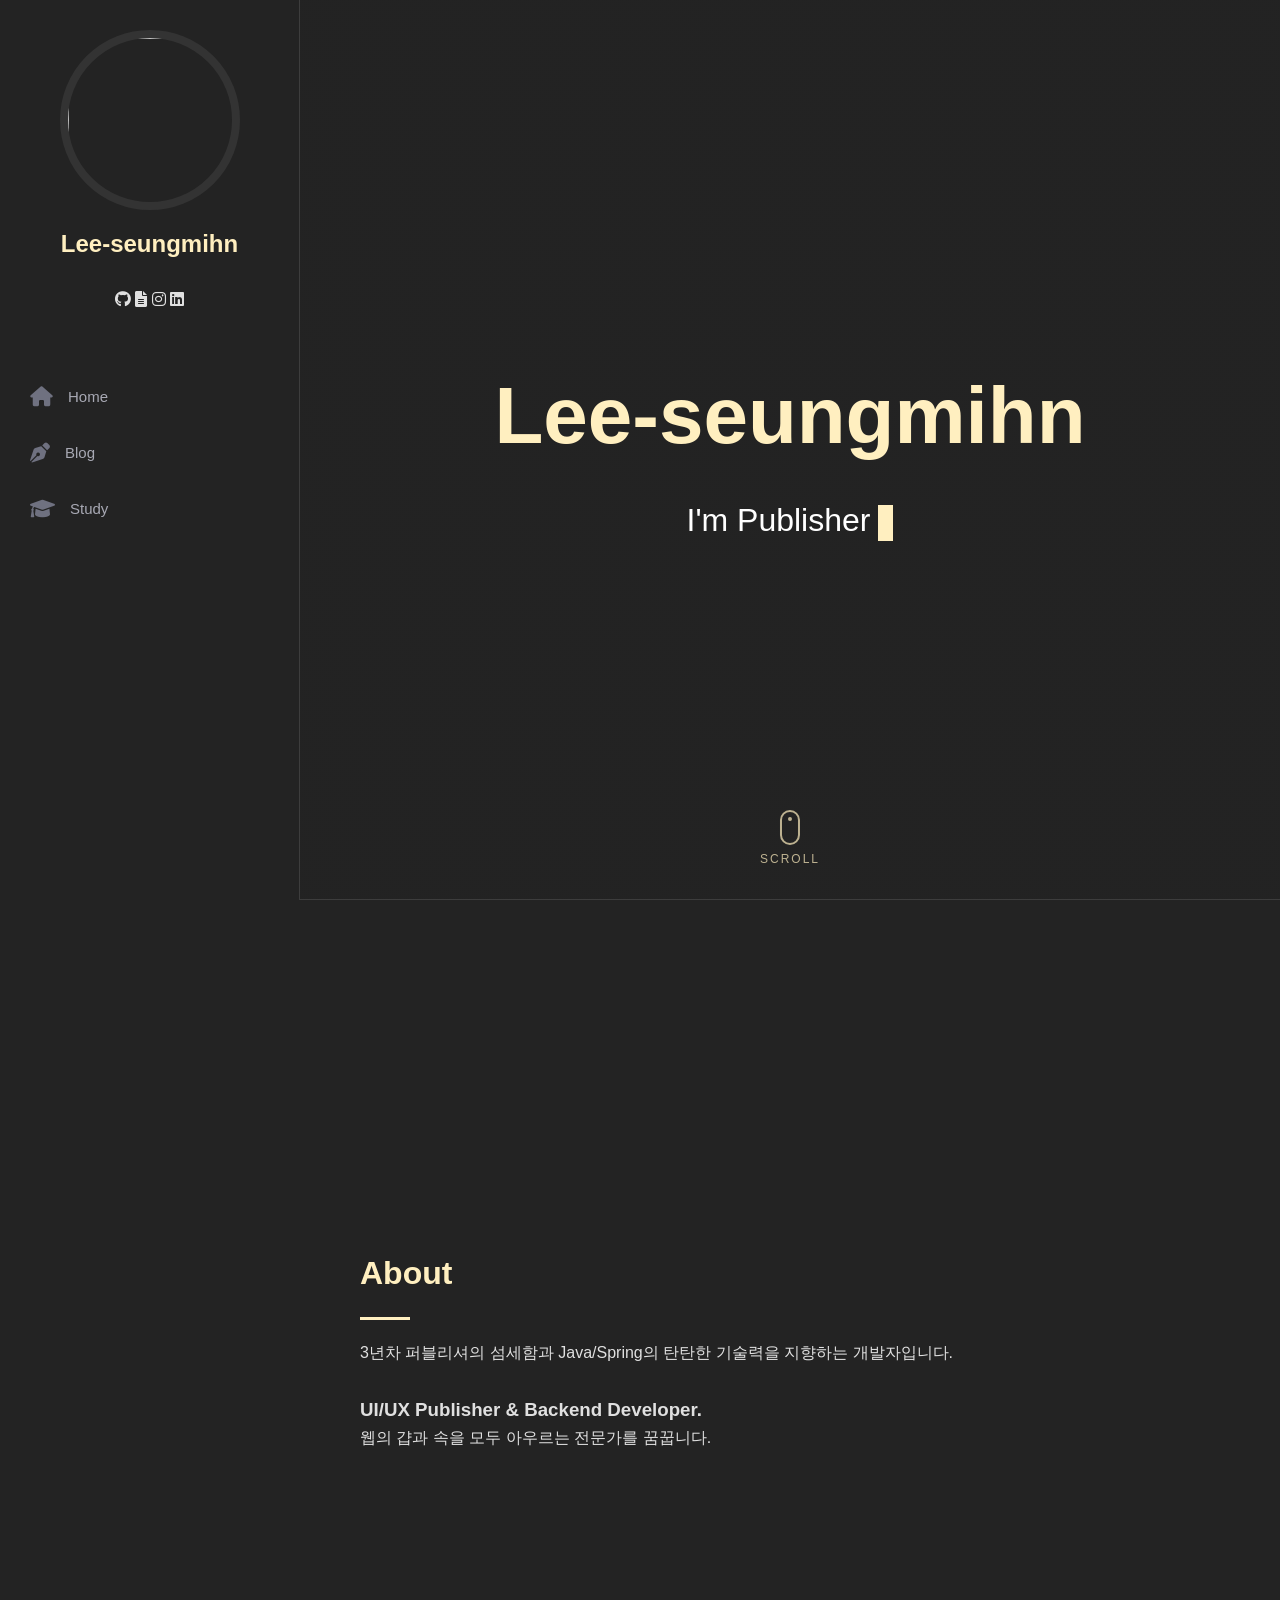
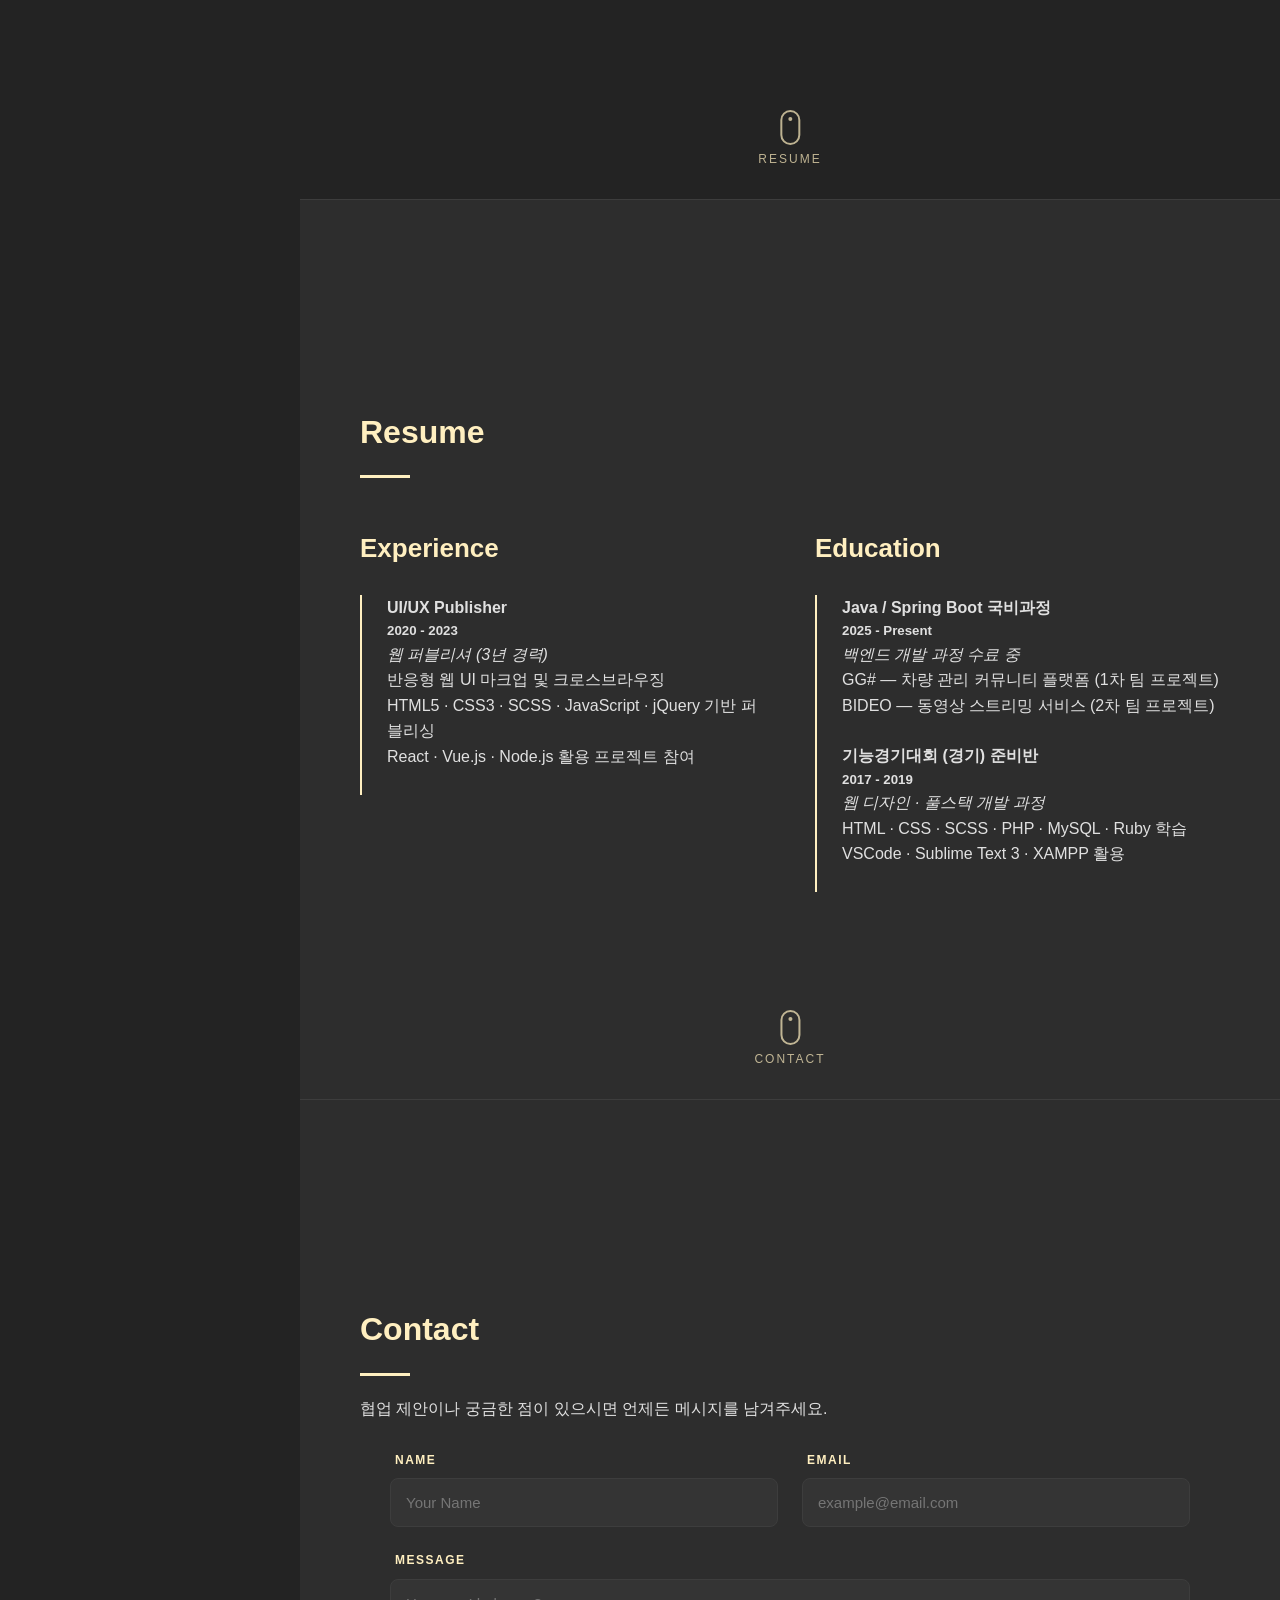
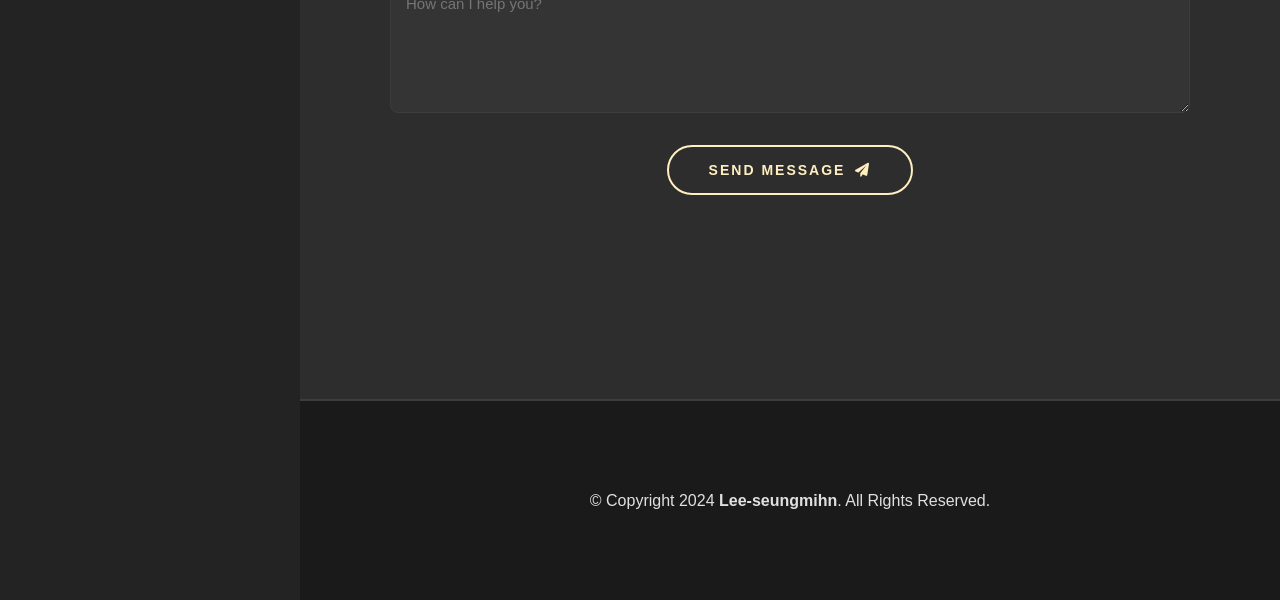
==== commit 8a61e56c: "refactor: 네비게이션 3개로 단순화 (Home / Blog / Study)" ====
--- a/index.html
+++ b/index.html
@@ -5,7 +5,6 @@
     <meta name="viewport" content="width=device-width, initial-scale=1.0">
     <title>Lee-seungmihn | Portfolio</title>
 
-    <!-- GitHub Pages SPA: restore redirect path -->
     <script>
         (function () {
             var p = sessionStorage.getItem('__spa_path');
@@ -13,23 +12,18 @@
         })();
     </script>
 
-    <!-- Stylesheets -->
     <link rel="stylesheet" href="assets/css/reset.css">
     <link rel="stylesheet" href="assets/css/font.css">
     <link rel="stylesheet" href="assets/css/common.css">
     <link rel="stylesheet" href="assets/css/util.css">
     <link rel="stylesheet" href="assets/css/spa.css">
-
-    <!-- FontAwesome & Swiper -->
     <link rel="stylesheet" href="https://cdnjs.cloudflare.com/ajax/libs/font-awesome/6.0.0/css/all.min.css">
     <link rel="stylesheet" href="https://cdn.jsdelivr.net/npm/swiper@11/swiper-bundle.min.css" />
 </head>
 <body>
 
-    <!-- Mobile nav toggle -->
     <i class="fas fa-bars mobile-nav-toggle"></i>
 
-    <!-- Sidebar -->
     <header id="sidebar">
         <div class="d-flex flex-column">
             <div class="profile">
@@ -46,20 +40,16 @@
             <nav class="nav-menu">
                 <div class="nav-indicator"></div>
                 <ul>
-                    <li><a href="#hero" class="active"><i class="fas fa-home"></i> <span>Home</span></a></li>
-                    <li><a href="#about"><i class="fas fa-user"></i> <span>About</span></a></li>
-                    <li><a href="#resume"><i class="fas fa-file-alt"></i> <span>Resume</span></a></li>
-                    <li><a href="#contact"><i class="fas fa-envelope"></i> <span>Contact</span></a></li>
-                    <li><a href="/learnmore" data-link><i class="fas fa-layer-group"></i> <span>Learn More</span></a></li>
+                    <li><a href="/" data-link><i class="fas fa-home"></i> <span>Home</span></a></li>
+                    <li><a href="/blog" data-link><i class="fas fa-pen-nib"></i> <span>Blog</span></a></li>
+                    <li><a href="/study" data-link><i class="fas fa-graduation-cap"></i> <span>Study</span></a></li>
                 </ul>
             </nav>
         </div>
     </header>
 
-    <!-- Portfolio -->
     <main id="main">
 
-        <!-- Hero Section -->
         <section id="hero">
             <div class="hero-container">
                 <h1>Lee-seungmihn</h1>
@@ -71,7 +61,6 @@
             </a>
         </section>
 
-        <!-- About Section -->
         <section id="about" class="about">
             <div class="container">
                 <div class="section-title">
@@ -91,7 +80,6 @@
             </a>
         </section>
 
-        <!-- Resume Section -->
         <section id="resume" class="resume section-bg">
             <div class="container">
                 <div class="section-title">
@@ -140,7 +128,6 @@
             </a>
         </section>
 
-        <!-- Contact Section -->
         <section id="contact" class="contact section-bg">
             <div class="container">
                 <div class="section-title">
@@ -176,7 +163,6 @@
             </div>
         </section>
 
-        <!-- Footer -->
         <footer id="footer">
             <div class="container text-center">
                 <div class="copyright">
@@ -186,16 +172,11 @@
         </footer>
     </main>
 
-    <!-- SPA Root -->
     <div id="spa-root"></div>
-
     <a href="#" class="back-to-top"><i class="fas fa-arrow-up"></i></a>
 
-    <!-- Vendors -->
     <script src="https://cdn.jsdelivr.net/npm/swiper@11/swiper-bundle.min.js"></script>
     <script src="https://cdn.jsdelivr.net/npm/marked@9/marked.min.js"></script>
-
-    <!-- Scripts -->
     <script src="assets/js/layout.js"></script>
     <script src="assets/js/service.js"></script>
     <script src="assets/js/event.js"></script>
--- a/assets/css/spa.css
+++ b/assets/css/spa.css
@@ -27,150 +27,70 @@
 }
 
 .spa-page-title {
-  font-size: 36px;
-  font-weight: 700;
-  color: var(--accent-color);
-  margin-bottom: 8px;
-  position: relative;
-  display: inline-block;
+  font-size: 36px; font-weight: 700; color: var(--accent-color);
+  margin-bottom: 8px; position: relative; display: inline-block;
 }
 
 .spa-page-title::after {
-  content: '';
-  position: absolute;
-  bottom: -6px;
-  left: 0;
-  width: 50px;
-  height: 3px;
-  background: var(--accent-color);
-  border-radius: 2px;
-}
-
-.spa-page-subtitle {
-  font-size: 15px;
-  color: var(--text-muted);
-  margin-top: 16px;
-}
+  content: ''; position: absolute; bottom: -6px; left: 0;
+  width: 50px; height: 3px; background: var(--accent-color); border-radius: 2px;
+}
+
+.spa-page-subtitle { font-size: 15px; color: var(--text-muted); margin-top: 16px; }
 
 /* ─── Back Button ─────────────────────────────────────────────────────────── */
 
 .spa-back-btn {
-  display: inline-flex;
-  align-items: center;
-  gap: 6px;
-  background: transparent;
-  border: 1px solid var(--border-color);
-  color: var(--text-muted);
-  padding: 8px 18px;
-  border-radius: 30px;
-  font-size: 13px;
-  cursor: pointer;
-  margin-bottom: 40px;
-  transition: all 0.25s;
-  font-family: inherit;
-  letter-spacing: 0.5px;
-}
-
-.spa-back-btn:hover {
-  border-color: var(--accent-color);
-  color: var(--accent-color);
-}
+  display: inline-flex; align-items: center; gap: 6px;
+  background: transparent; border: 1px solid var(--border-color);
+  color: var(--text-muted); padding: 8px 18px; border-radius: 30px;
+  font-size: 13px; cursor: pointer; margin-bottom: 40px;
+  transition: all 0.25s; font-family: inherit; letter-spacing: 0.5px;
+}
+.spa-back-btn:hover { border-color: var(--accent-color); color: var(--accent-color); }
 
 /* ─── Filter Bar ──────────────────────────────────────────────────────────── */
 
-.spa-filter-bar {
-  display: flex;
-  gap: 8px;
-  flex-wrap: wrap;
-  margin-bottom: 40px;
-}
-
+.spa-filter-bar { display: flex; gap: 8px; flex-wrap: wrap; margin-bottom: 40px; }
 .spa-filter-btn {
-  background: transparent;
-  border: 1px solid var(--border-color);
-  color: var(--text-muted);
-  padding: 7px 18px;
-  border-radius: 30px;
-  font-size: 13px;
-  cursor: pointer;
-  font-family: inherit;
-  transition: all 0.25s;
-  letter-spacing: 0.3px;
-}
-
-.spa-filter-btn:hover,
-.spa-filter-btn.active {
-  border-color: var(--accent-color);
-  color: var(--accent-color);
-  background: rgba(255, 239, 192, 0.08);
+  background: transparent; border: 1px solid var(--border-color);
+  color: var(--text-muted); padding: 7px 18px; border-radius: 30px;
+  font-size: 13px; cursor: pointer; font-family: inherit;
+  transition: all 0.25s; letter-spacing: 0.3px;
+}
+.spa-filter-btn:hover, .spa-filter-btn.active {
+  border-color: var(--accent-color); color: var(--accent-color);
+  background: rgba(255,239,192,0.08);
 }
 
 /* ─── Blog Grid ──────────────────────────────────────────────────────── */
 
-.spa-grid {
-  display: grid;
-  grid-template-columns: repeat(auto-fill, minmax(380px, 1fr));
-  gap: 24px;
-}
-
-@media (max-width: 768px) {
-  .spa-grid { grid-template-columns: 1fr; }
-}
+.spa-grid { display: grid; grid-template-columns: repeat(auto-fill, minmax(380px, 1fr)); gap: 24px; }
+@media (max-width: 768px) { .spa-grid { grid-template-columns: 1fr; } }
 
 .spa-card {
-  background: var(--bg-light);
-  border: 1px solid var(--border-color);
-  border-radius: 16px;
-  padding: 28px;
-  cursor: pointer;
+  background: var(--bg-light); border: 1px solid var(--border-color);
+  border-radius: 16px; padding: 28px; cursor: pointer;
   transition: all 0.3s cubic-bezier(0.175, 0.885, 0.32, 1.275);
-  position: relative;
-  overflow: hidden;
-}
-
-.spa-card::before {
-  content: '';
-  position: absolute;
-  inset: 0;
-  border-radius: 16px;
-  border: 1px solid transparent;
-  transition: border-color 0.3s;
-}
-
+  position: relative; overflow: hidden;
+}
+.spa-card::before { content: ''; position: absolute; inset: 0; border-radius: 16px; border: 1px solid transparent; transition: border-color 0.3s; }
 .spa-card:hover { transform: translateY(-4px); box-shadow: 0 12px 32px rgba(0,0,0,0.4); }
 .spa-card:hover::before { border-color: var(--accent-color); }
-
-.spa-card-meta {
-  display: flex; align-items: center; gap: 10px;
-  margin-bottom: 14px; font-size: 13px; color: var(--text-muted);
-}
-
+.spa-card-meta { display: flex; align-items: center; gap: 10px; margin-bottom: 14px; font-size: 13px; color: var(--text-muted); }
 .spa-card-title { font-size: 18px; font-weight: 700; color: var(--text-main); margin-bottom: 10px; line-height: 1.45; }
-.spa-card-excerpt {
-  font-size: 14px; color: var(--text-muted); line-height: 1.7; margin-bottom: 20px;
-  display: -webkit-box; -webkit-line-clamp: 3; -webkit-box-orient: vertical; overflow: hidden;
-}
-
-.spa-tag {
-  display: inline-block; padding: 2px 10px; border-radius: 20px;
-  font-size: 11px; font-weight: 700; letter-spacing: 0.5px;
-  background: rgba(255,239,192,0.12); color: var(--accent-color); text-transform: uppercase;
-}
-
+.spa-card-excerpt { font-size: 14px; color: var(--text-muted); line-height: 1.7; margin-bottom: 20px; display: -webkit-box; -webkit-line-clamp: 3; -webkit-box-orient: vertical; overflow: hidden; }
+
+.spa-tag { display: inline-block; padding: 2px 10px; border-radius: 20px; font-size: 11px; font-weight: 700; letter-spacing: 0.5px; background: rgba(255,239,192,0.12); color: var(--accent-color); text-transform: uppercase; }
 .spa-chips { display: flex; flex-wrap: wrap; gap: 6px; }
-.spa-chip {
-  display: inline-block; padding: 3px 10px;
-  border: 1px solid var(--border-color); border-radius: 20px;
-  font-size: 11px; color: var(--text-muted);
-}
-
-/* ─── Blog Post Detail ────────────────────────────────────────────────────── */
+.spa-chip { display: inline-block; padding: 3px 10px; border: 1px solid var(--border-color); border-radius: 20px; font-size: 11px; color: var(--text-muted); }
+
+/* ─── Blog Post ─────────────────────────────────────────────────────────── */
 
 .spa-post { max-width: 720px; }
 .spa-post-header { margin-bottom: 48px; padding-bottom: 32px; border-bottom: 1px solid var(--border-color); }
 .spa-post-header .spa-card-meta { margin-bottom: 18px; }
 .spa-post-title { font-size: 30px; font-weight: 700; color: var(--accent-color); line-height: 1.4; margin-bottom: 20px; }
-
 .spa-post-content { line-height: 1.85; color: var(--text-main); font-size: 15.5px; }
 .spa-post-content h1,.spa-post-content h2,.spa-post-content h3,.spa-post-content h4 { color: var(--accent-color); margin: 2em 0 0.7em; font-weight: 700; line-height: 1.35; }
 .spa-post-content h1 { font-size: 24px; }
@@ -186,26 +106,22 @@
 .spa-post-content blockquote { border-left: 3px solid var(--accent-color); padding: 8px 20px; margin: 1.5em 0; background: rgba(255,239,192,0.04); border-radius: 0 8px 8px 0; color: var(--text-muted); font-style: italic; }
 .spa-post-content hr { border: none; border-top: 1px solid var(--border-color); margin: 2.5em 0; }
 
-/* ─── Study Grid ──────────────────────────────────────────────────────────── */
+/* ─── Study ─────────────────────────────────────────────────────────────────── */
 
 .spa-study-grid { display: grid; grid-template-columns: repeat(auto-fill, minmax(180px, 1fr)); gap: 20px; }
 @media (max-width: 768px) { .spa-study-grid { grid-template-columns: repeat(2, 1fr); } }
-
 .spa-study-card { background: var(--bg-light); border: 1px solid var(--border-color); border-radius: 16px; padding: 30px 20px; text-align: center; cursor: pointer; transition: all 0.3s cubic-bezier(0.175, 0.885, 0.32, 1.275); }
 .spa-study-card:hover { border-color: var(--accent-color); transform: translateY(-4px); box-shadow: 0 10px 28px rgba(0,0,0,0.35); }
 .spa-study-icon { font-size: 40px; color: var(--accent-color); margin-bottom: 14px; }
 .spa-study-title { font-size: 16px; font-weight: 700; color: var(--accent-color); margin-bottom: 6px; }
 .spa-study-count { font-size: 12px; color: var(--text-muted); }
-
 .spa-cat-header { display: flex; align-items: center; gap: 20px; }
 .spa-cat-icon { font-size: 44px; color: var(--accent-color); flex-shrink: 0; }
-
 .spa-study-list { display: flex; flex-direction: column; gap: 40px; }
 .spa-study-entry { border: 1px solid var(--border-color); border-radius: 16px; padding: 32px; background: var(--bg-light); }
 .spa-study-entry-header { display: flex; justify-content: space-between; align-items: baseline; gap: 12px; margin-bottom: 24px; padding-bottom: 16px; border-bottom: 1px solid var(--border-color); }
 .spa-study-entry-title { font-size: 18px; font-weight: 700; color: var(--accent-color); }
 .spa-study-entry-header time { font-size: 13px; color: var(--text-muted); flex-shrink: 0; }
-
 .spa-empty-state { display: flex; flex-direction: column; align-items: center; justify-content: center; padding: 80px 20px; gap: 16px; color: var(--text-muted); text-align: center; }
 .spa-empty-state i { font-size: 48px; opacity: 0.5; }
 .spa-empty-state p { font-size: 15px; }
@@ -213,60 +129,91 @@
 
 /* ─── Learn More ─────────────────────────────────────────────────────────── */
 
-.lm-grid {
+.lm-root {
+  margin-left: var(--sidebar-width);
   display: flex;
   flex-direction: column;
-  gap: 16px;
-}
-
-.lm-card {
+  min-height: 100vh;
+}
+
+@media (max-width: 1199px) { .lm-root { margin-left: 0; } }
+
+.lm-panel {
+  flex: 1;
   display: flex;
   align-items: center;
-  gap: 24px;
-  background: var(--bg-light);
-  border: 1px solid var(--border-color);
-  border-radius: 16px;
-  padding: 32px 36px;
+  justify-content: center;
+  border-bottom: 1px solid var(--border-color);
   cursor: pointer;
-  transition: all 0.25s ease;
-}
-
-.lm-card:hover {
-  border-color: var(--accent-color);
-  transform: translateX(6px);
-  box-shadow: 0 8px 28px rgba(0,0,0,0.35);
-}
-
-.lm-icon {
-  font-size: 36px;
+  position: relative;
+  overflow: hidden;
+  transition: background 0.3s ease;
+  min-height: 33.33vh;
+}
+
+.lm-panel::before {
+  content: '';
+  position: absolute;
+  left: 0; top: 0; bottom: 0;
+  width: 0;
+  background: rgba(255, 239, 192, 0.06);
+  transition: width 0.4s cubic-bezier(0.4, 0, 0.2, 1);
+}
+
+.lm-panel:hover::before { width: 100%; }
+.lm-panel:hover { border-color: var(--accent-color); }
+.lm-panel:last-child { border-bottom: none; }
+
+.lm-panel-inner {
+  display: flex;
+  align-items: center;
+  gap: 32px;
+  padding: 0 60px;
+  width: 100%;
+  max-width: 800px;
+  position: relative;
+  z-index: 1;
+}
+
+@media (max-width: 768px) {
+  .lm-panel-inner { padding: 0 30px; gap: 20px; }
+}
+
+.lm-panel-icon {
+  font-size: 52px;
   color: var(--accent-color);
-  width: 56px;
+  opacity: 0.8;
+  transition: opacity 0.3s, transform 0.3s;
   flex-shrink: 0;
-  text-align: center;
-}
-
-.lm-body { flex: 1; }
-
-.lm-title {
-  font-size: 20px;
+}
+
+.lm-panel:hover .lm-panel-icon { opacity: 1; transform: scale(1.1); }
+
+.lm-panel-text { flex: 1; }
+
+.lm-panel-title {
+  font-size: 32px;
   font-weight: 700;
   color: var(--accent-color);
-  margin-bottom: 4px;
-}
-
-.lm-label {
-  font-size: 13px;
+  margin-bottom: 6px;
+  transition: letter-spacing 0.3s;
+}
+
+.lm-panel:hover .lm-panel-title { letter-spacing: 1px; }
+
+.lm-panel-sub {
+  font-size: 14px;
   color: var(--text-muted);
 }
 
-.lm-arrow {
-  font-size: 16px;
+.lm-panel-arrow {
+  font-size: 22px;
   color: var(--border-color);
-  transition: all 0.25s;
+  transition: all 0.3s;
   flex-shrink: 0;
 }
 
-.lm-card:hover .lm-arrow {
+.lm-panel:hover .lm-panel-arrow {
   color: var(--accent-color);
-  transform: translateX(4px);
-}
+  transform: translateX(8px);
+}
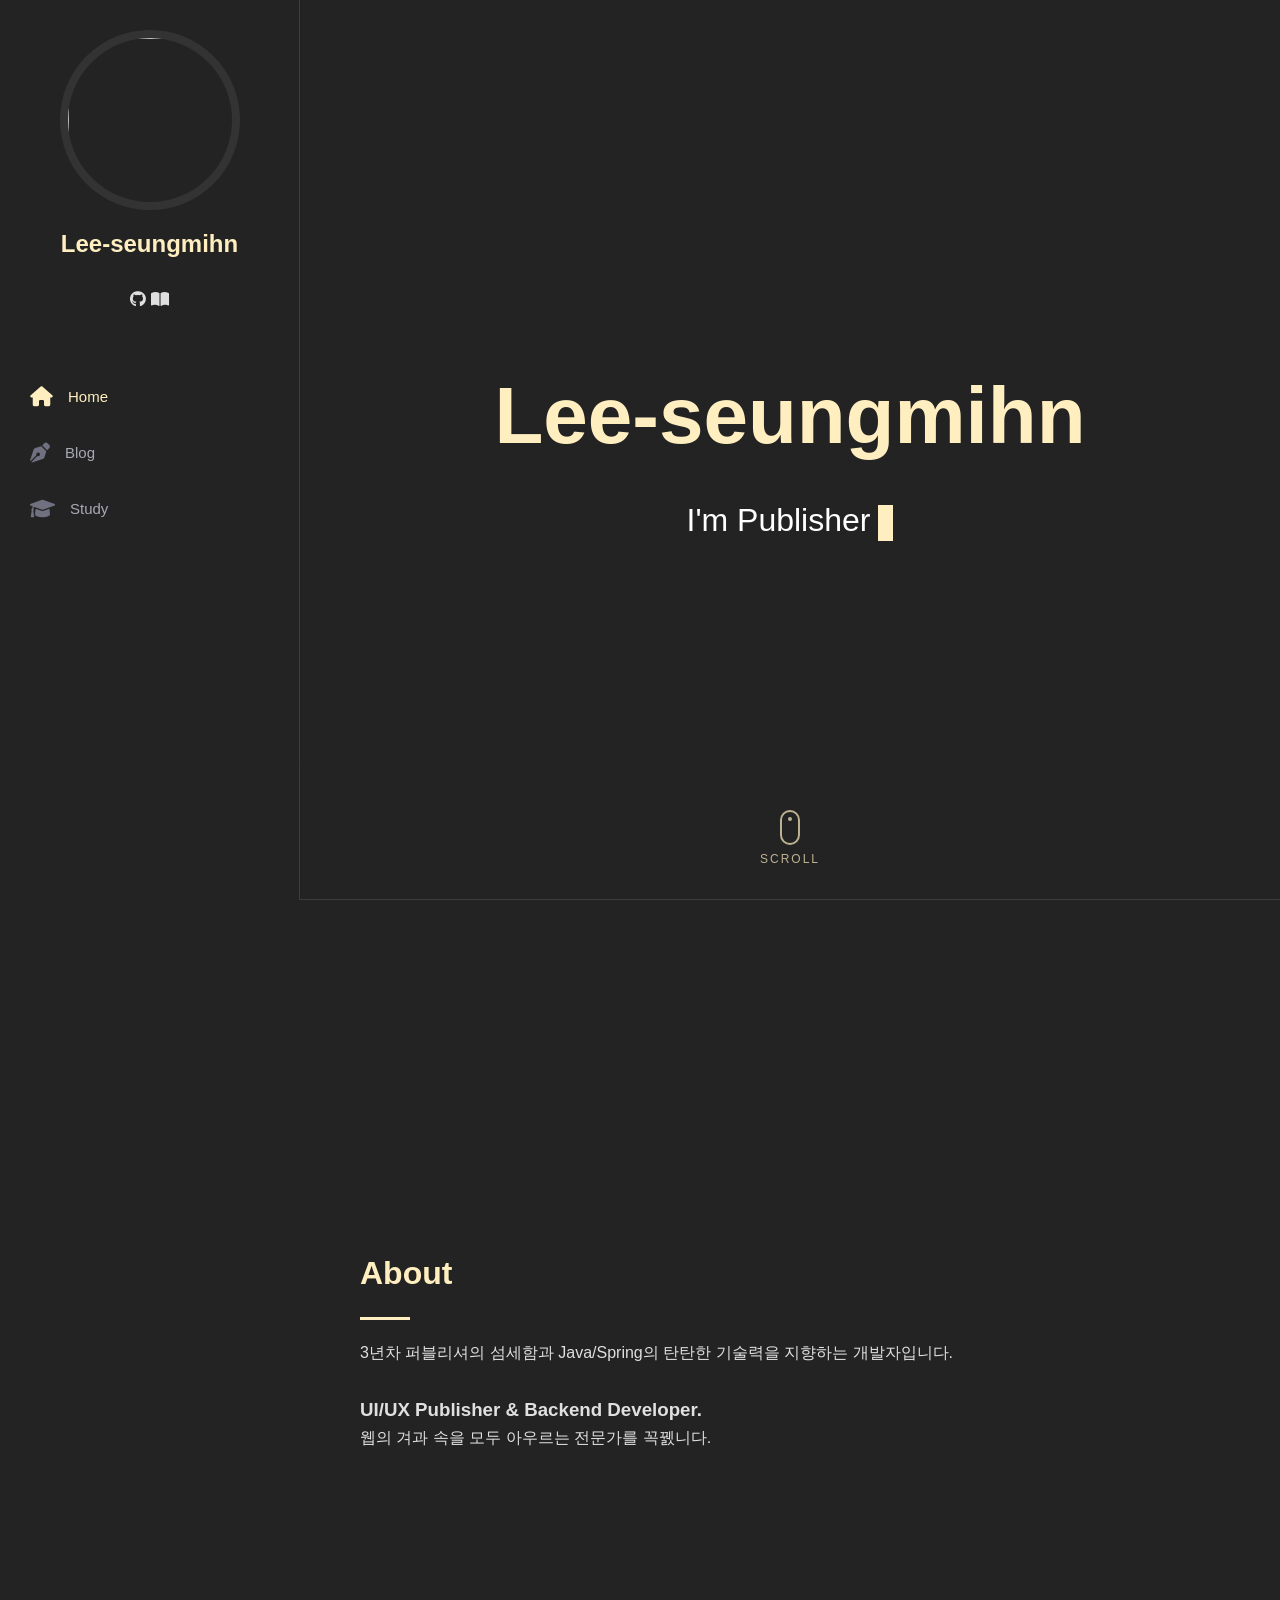
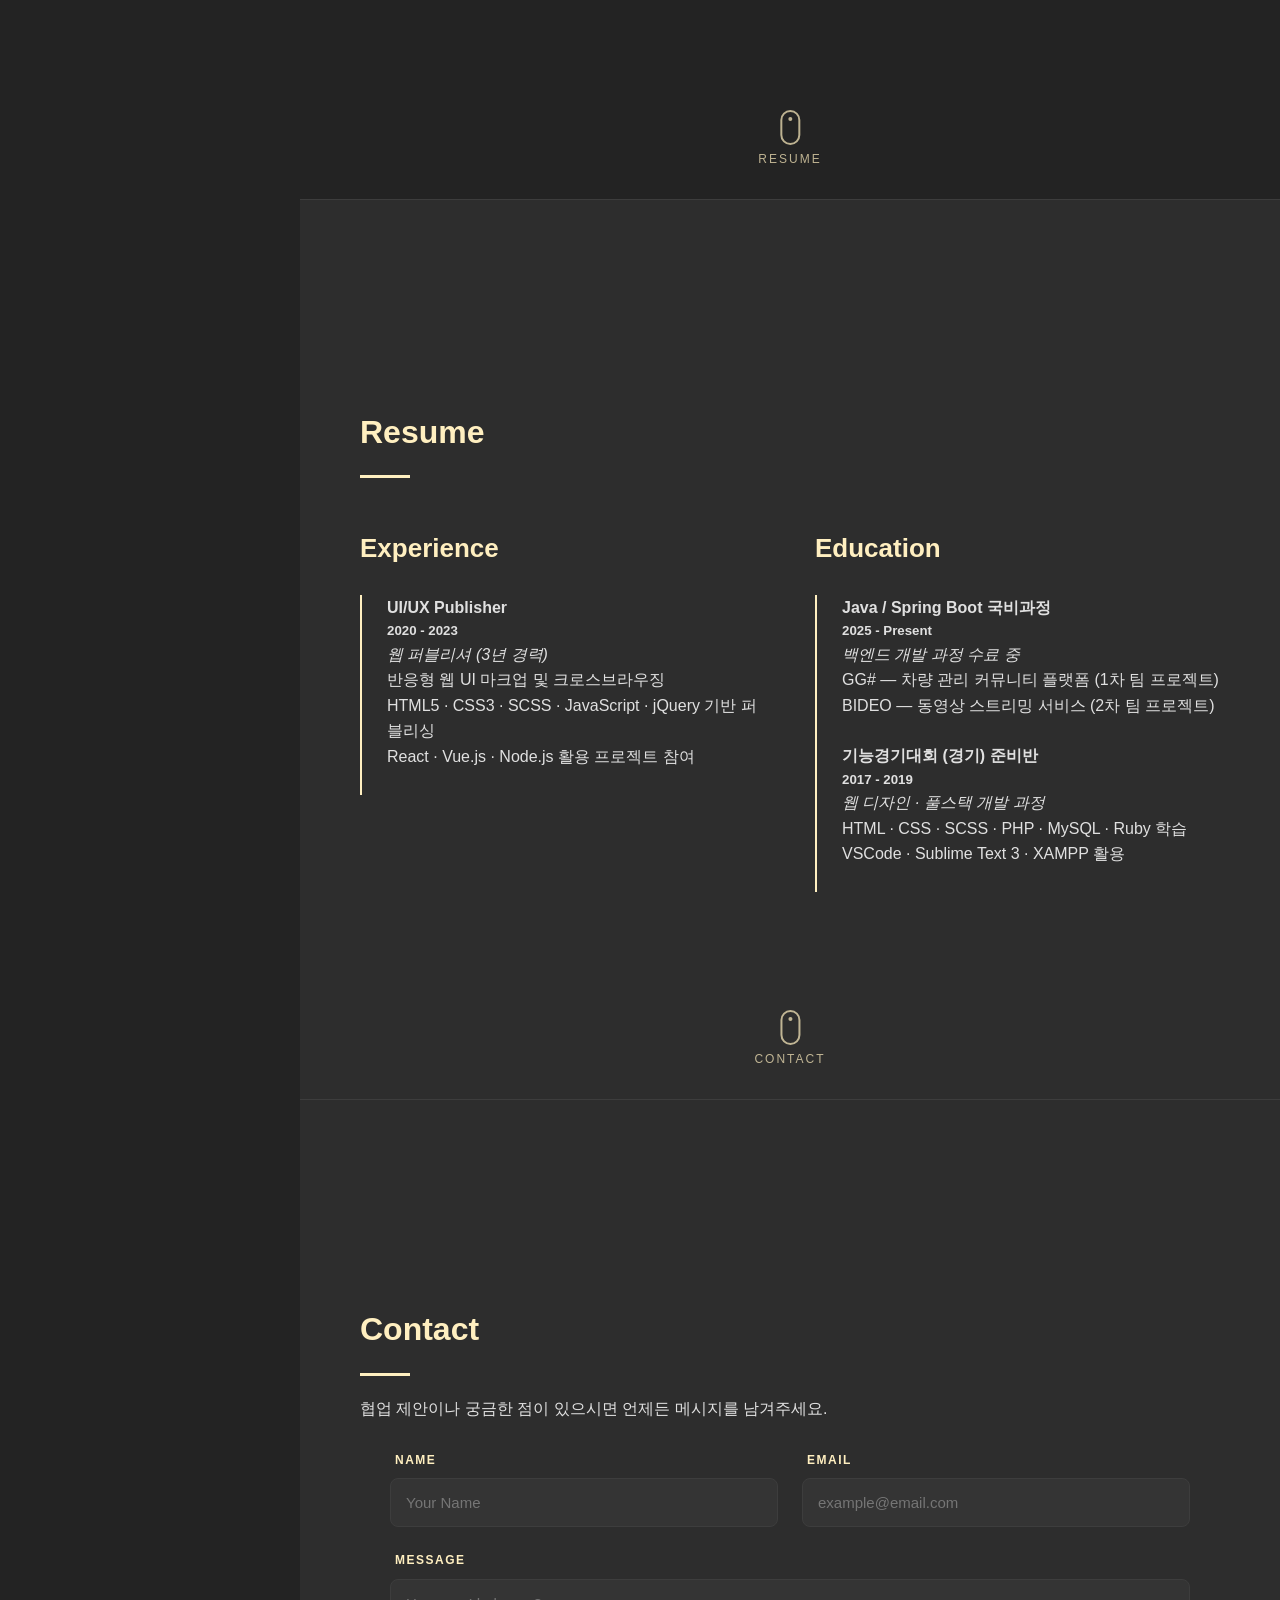
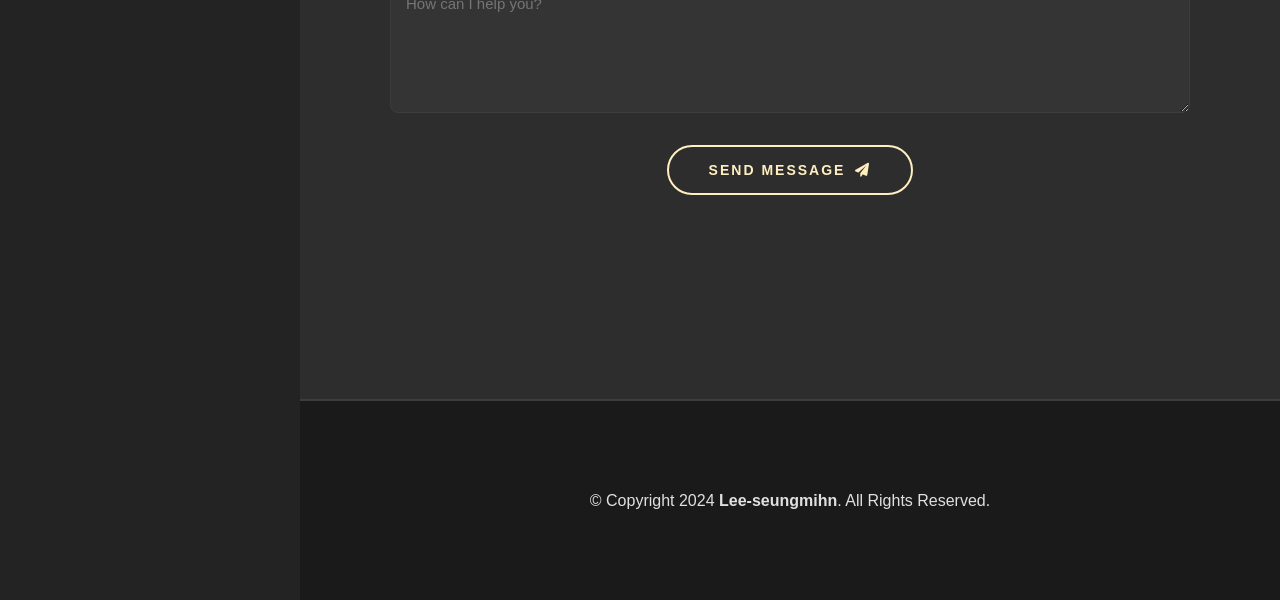
==== commit fceb7367: "refactor: 3-item nav (Home/Blog/Study), remove Materials section, add Notion link" ====
--- a/index.html
+++ b/index.html
@@ -5,6 +5,7 @@
     <meta name="viewport" content="width=device-width, initial-scale=1.0">
     <title>Lee-seungmihn | Portfolio</title>
 
+    <!-- GitHub Pages SPA: restore redirect path -->
     <script>
         (function () {
             var p = sessionStorage.getItem('__spa_path');
@@ -12,35 +13,37 @@
         })();
     </script>
 
+    <!-- Stylesheets -->
     <link rel="stylesheet" href="assets/css/reset.css">
     <link rel="stylesheet" href="assets/css/font.css">
     <link rel="stylesheet" href="assets/css/common.css">
     <link rel="stylesheet" href="assets/css/util.css">
     <link rel="stylesheet" href="assets/css/spa.css">
+
+    <!-- FontAwesome -->
     <link rel="stylesheet" href="https://cdnjs.cloudflare.com/ajax/libs/font-awesome/6.0.0/css/all.min.css">
-    <link rel="stylesheet" href="https://cdn.jsdelivr.net/npm/swiper@11/swiper-bundle.min.css" />
 </head>
 <body>
 
+    <!-- Mobile nav toggle -->
     <i class="fas fa-bars mobile-nav-toggle"></i>
 
+    <!-- Sidebar -->
     <header id="sidebar">
         <div class="d-flex flex-column">
             <div class="profile">
                 <img src="./assets/images/vertical-shot-light-brown-meerkat-daytime.jpg" alt="" class="img-fluid rounded-circle" style="width: 180px; height: 180px; object-fit: cover; object-position: top;">
                 <h1 class="text-light"><a href="/" data-link>Lee-seungmihn</a></h1>
                 <div class="social-links mt-3 text-center">
-                    <a href="https://github.com/Lee-seungmihn" target="_blank" class="github" title="GitHub"><i class="fab fa-github"></i></a>
-                    <a href="https://whispering-uncle-c7d.notion.site/363d35a51172804e8011e3f1e46bb2bb" target="_blank" class="notion" title="Notion"><i class="fas fa-file-lines"></i></a>
-                    <a href="#" class="instagram"><i class="fab fa-instagram"></i></a>
-                    <a href="#" class="linkedin"><i class="fab fa-linkedin"></i></a>
+                    <a href="https://github.com/Lee-seungmihn" target="_blank" class="github"><i class="fab fa-github"></i></a>
+                    <a href="https://whispering-uncle-c7d.notion.site/363d35a51172804e8011e3f1e46bb2bb" target="_blank" class="notion"><i class="fas fa-book-open"></i></a>
                 </div>
             </div>
 
             <nav class="nav-menu">
                 <div class="nav-indicator"></div>
                 <ul>
-                    <li><a href="/" data-link><i class="fas fa-home"></i> <span>Home</span></a></li>
+                    <li><a href="/" data-link class="active"><i class="fas fa-home"></i> <span>Home</span></a></li>
                     <li><a href="/blog" data-link><i class="fas fa-pen-nib"></i> <span>Blog</span></a></li>
                     <li><a href="/study" data-link><i class="fas fa-graduation-cap"></i> <span>Study</span></a></li>
                 </ul>
@@ -48,8 +51,10 @@
         </div>
     </header>
 
+    <!-- Portfolio (shown only on /) -->
     <main id="main">
 
+        <!-- Hero Section -->
         <section id="hero">
             <div class="hero-container">
                 <h1>Lee-seungmihn</h1>
@@ -61,6 +66,7 @@
             </a>
         </section>
 
+        <!-- About Section -->
         <section id="about" class="about">
             <div class="container">
                 <div class="section-title">
@@ -70,7 +76,7 @@
                 <div class="row">
                     <div class="col-lg-8 pt-4 pt-lg-0 content">
                         <h3>UI/UX Publisher &amp; Backend Developer.</h3>
-                        <p class="font-italic">웹의 걉과 속을 모두 아우르는 전문가를 꿈꿉니다.</p>
+                        <p class="font-italic">웹의 겨과 속을 모두 아우르는 전문가를 꼭꿼니다.</p>
                     </div>
                 </div>
             </div>
@@ -80,6 +86,7 @@
             </a>
         </section>
 
+        <!-- Resume Section -->
         <section id="resume" class="resume section-bg">
             <div class="container">
                 <div class="section-title">
@@ -94,8 +101,8 @@
                             <p><em>웹 퍼블리셔 (3년 경력)</em></p>
                             <ul>
                                 <li>반응형 웹 UI 마크업 및 크로스브라우징</li>
-                                <li>HTML5 · CSS3 · SCSS · JavaScript · jQuery 기반 퍼블리싱</li>
-                                <li>React · Vue.js · Node.js 활용 프로젝트 참여</li>
+                                <li>HTML5 &middot; CSS3 &middot; SCSS &middot; JavaScript &middot; jQuery 기반 퍼블리싱</li>
+                                <li>React &middot; Vue.js &middot; Node.js 활용 프로젝트 참여</li>
                             </ul>
                         </div>
                     </div>
@@ -113,10 +120,10 @@
                         <div class="resume-item">
                             <h4>기능경기대회 (경기) 준비반</h4>
                             <h5>2017 - 2019</h5>
-                            <p><em>웹 디자인 · 풀스택 개발 과정</em></p>
+                            <p><em>웹 디자인 &middot; 풀스택 개발 과정</em></p>
                             <ul>
-                                <li>HTML · CSS · SCSS · PHP · MySQL · Ruby 학습</li>
-                                <li>VSCode · Sublime Text 3 · XAMPP 활용</li>
+                                <li>HTML &middot; CSS &middot; SCSS &middot; PHP &middot; MySQL &middot; Ruby 학습</li>
+                                <li>VSCode &middot; Sublime Text 3 &middot; XAMPP 활용</li>
                             </ul>
                         </div>
                     </div>
@@ -128,6 +135,7 @@
             </a>
         </section>
 
+        <!-- Contact Section -->
         <section id="contact" class="contact section-bg">
             <div class="container">
                 <div class="section-title">
@@ -163,6 +171,7 @@
             </div>
         </section>
 
+        <!-- Footer -->
         <footer id="footer">
             <div class="container text-center">
                 <div class="copyright">
@@ -172,14 +181,20 @@
         </footer>
     </main>
 
+    <!-- SPA Root (Blog / Study pages render here) -->
     <div id="spa-root"></div>
+
     <a href="#" class="back-to-top"><i class="fas fa-arrow-up"></i></a>
 
-    <script src="https://cdn.jsdelivr.net/npm/swiper@11/swiper-bundle.min.js"></script>
+    <!-- Vendors -->
     <script src="https://cdn.jsdelivr.net/npm/marked@9/marked.min.js"></script>
+
+    <!-- Portfolio scripts (existing) -->
     <script src="assets/js/layout.js"></script>
     <script src="assets/js/service.js"></script>
     <script src="assets/js/event.js"></script>
+
+    <!-- SPA entry point (module — runs after above scripts) -->
     <script type="module" src="assets/js/app.js"></script>
 </body>
 </html>
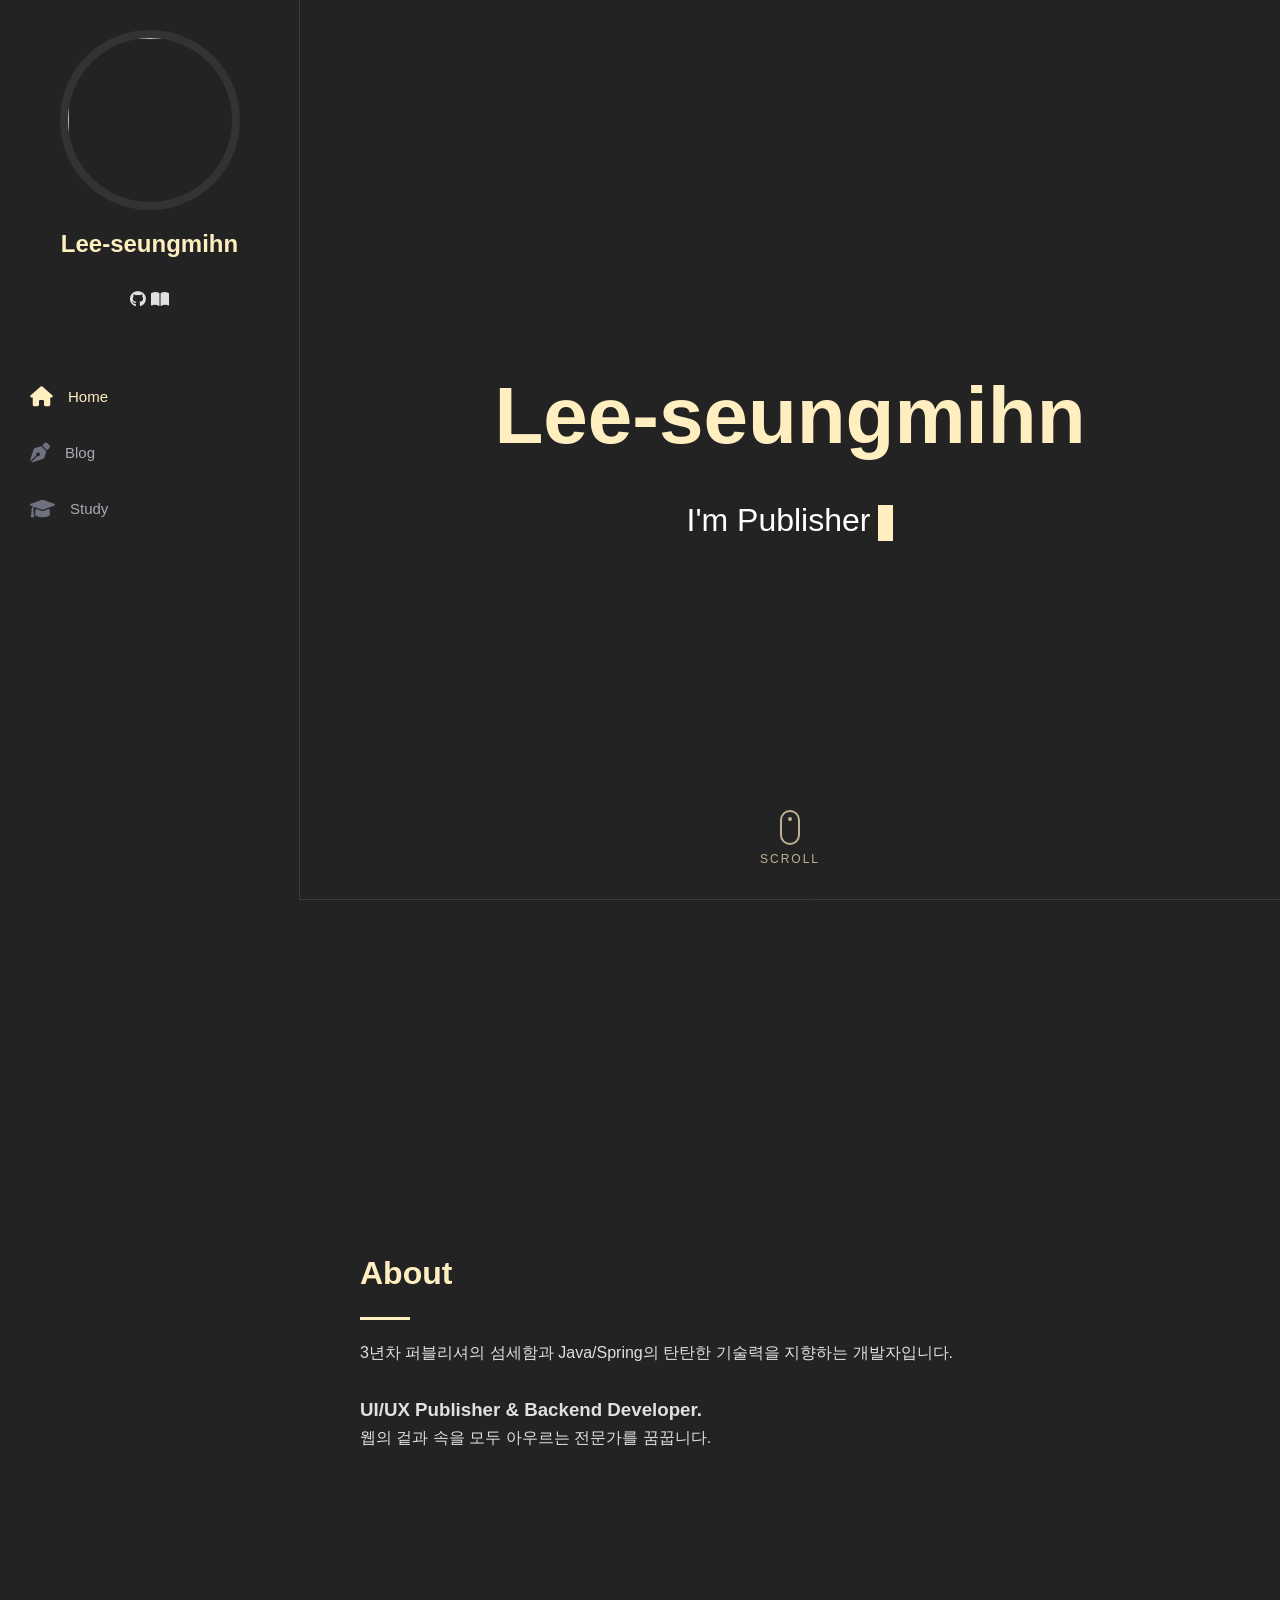
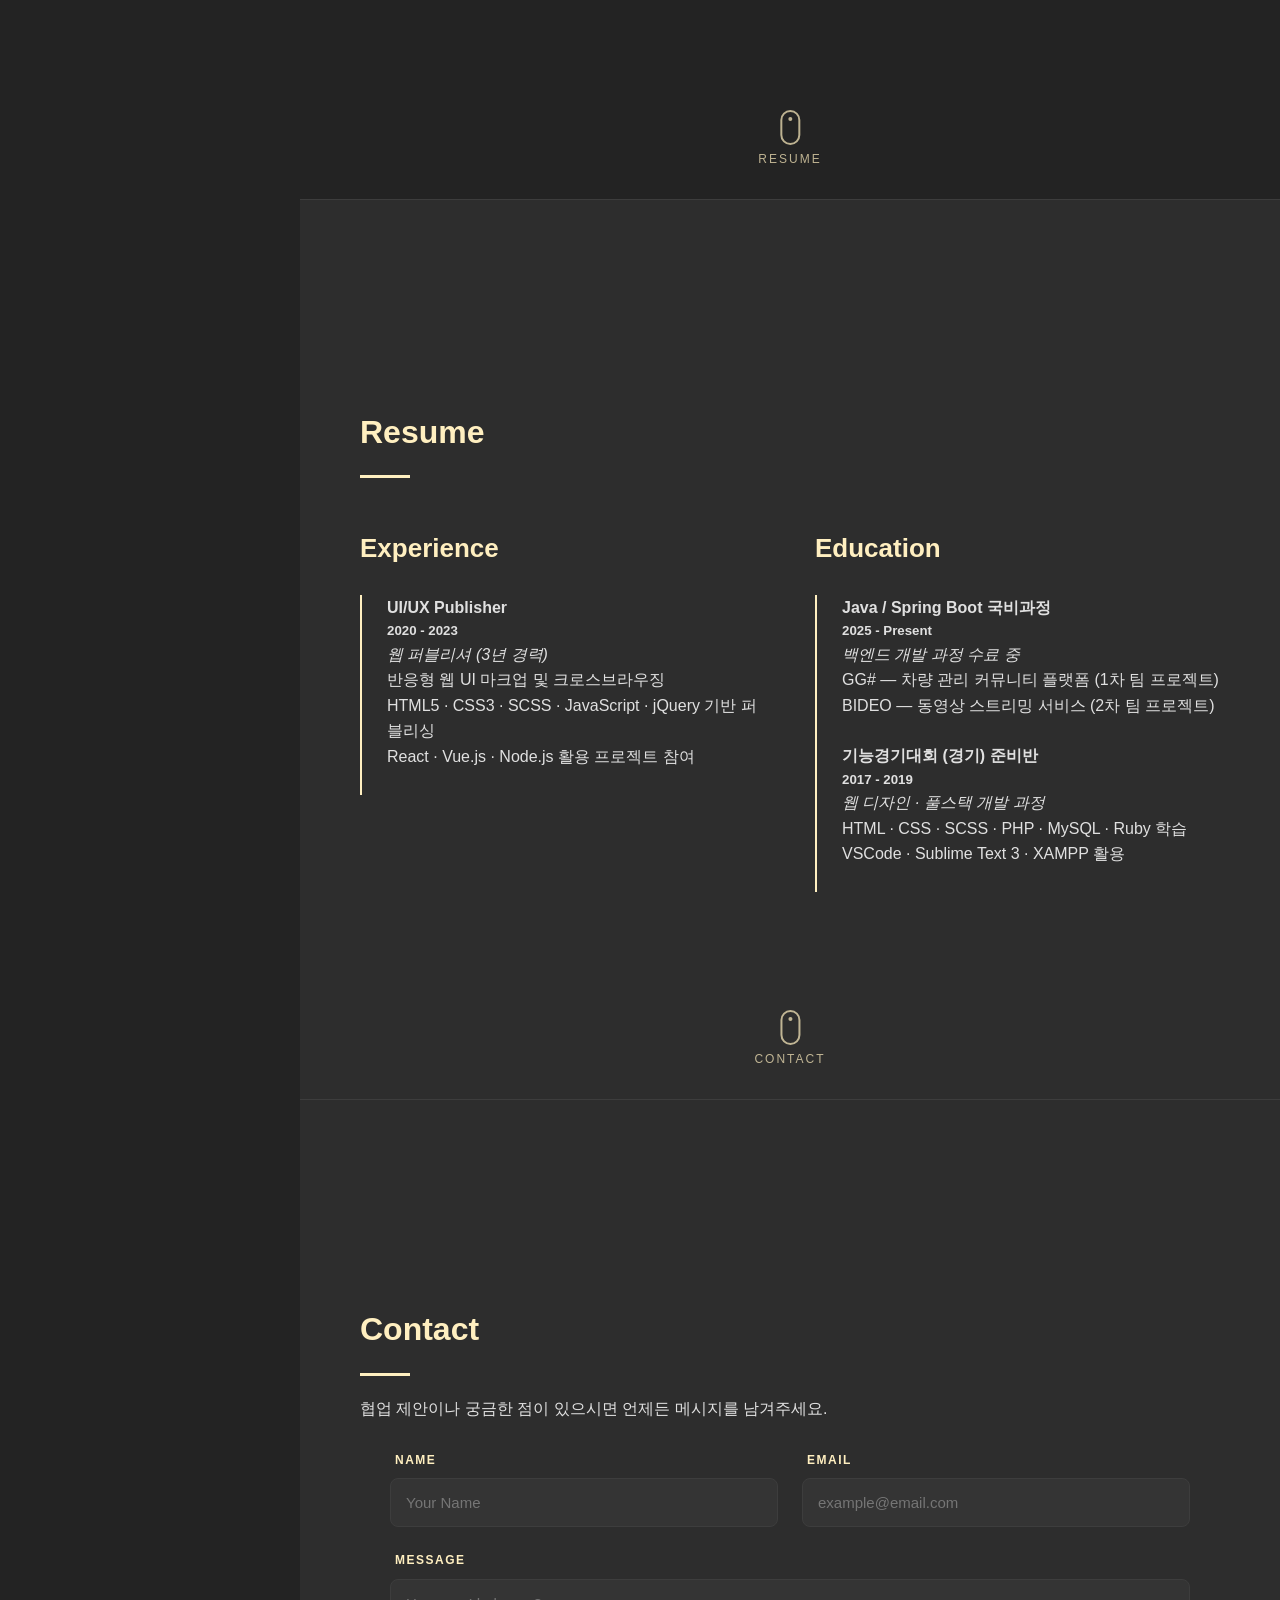
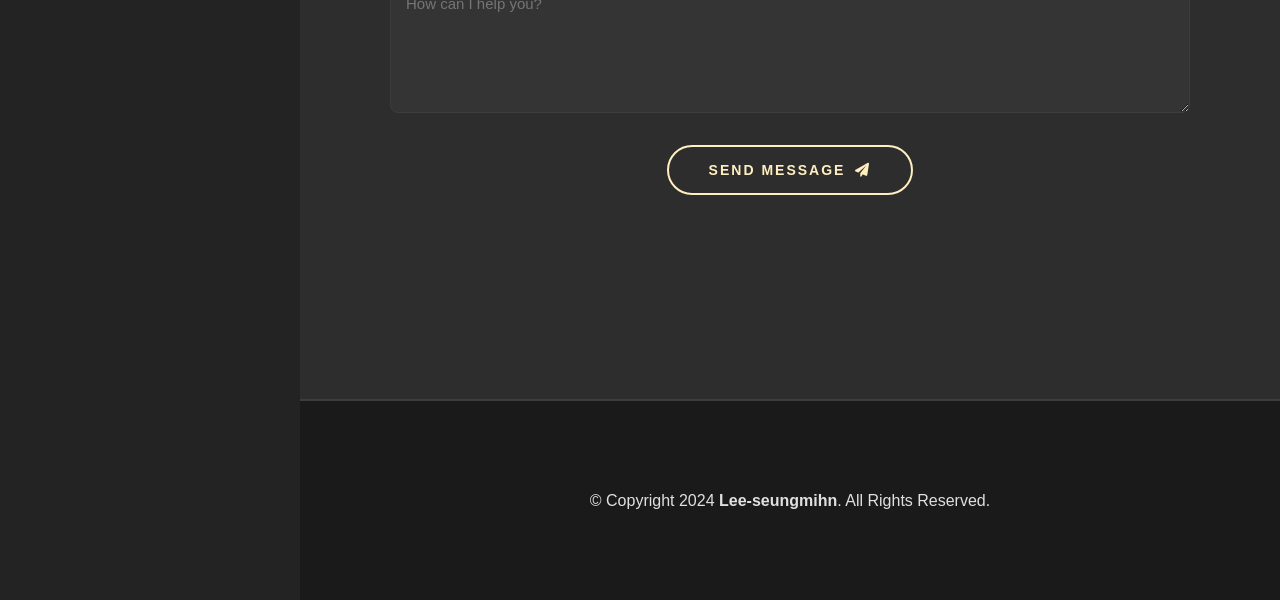
==== commit d675757c: "fix: use absolute paths for assets to prevent style loss on SPA refresh" ====
--- a/index.html
+++ b/index.html
@@ -14,11 +14,11 @@
     </script>
 
     <!-- Stylesheets -->
-    <link rel="stylesheet" href="assets/css/reset.css">
-    <link rel="stylesheet" href="assets/css/font.css">
-    <link rel="stylesheet" href="assets/css/common.css">
-    <link rel="stylesheet" href="assets/css/util.css">
-    <link rel="stylesheet" href="assets/css/spa.css">
+    <link rel="stylesheet" href="/assets/css/reset.css">
+    <link rel="stylesheet" href="/assets/css/font.css">
+    <link rel="stylesheet" href="/assets/css/common.css">
+    <link rel="stylesheet" href="/assets/css/util.css">
+    <link rel="stylesheet" href="/assets/css/spa.css">
 
     <!-- FontAwesome -->
     <link rel="stylesheet" href="https://cdnjs.cloudflare.com/ajax/libs/font-awesome/6.0.0/css/all.min.css">
@@ -32,7 +32,7 @@
     <header id="sidebar">
         <div class="d-flex flex-column">
             <div class="profile">
-                <img src="./assets/images/vertical-shot-light-brown-meerkat-daytime.jpg" alt="" class="img-fluid rounded-circle" style="width: 180px; height: 180px; object-fit: cover; object-position: top;">
+                <img src="/assets/images/vertical-shot-light-brown-meerkat-daytime.jpg" alt="" class="img-fluid rounded-circle" style="width: 180px; height: 180px; object-fit: cover; object-position: top;">
                 <h1 class="text-light"><a href="/" data-link>Lee-seungmihn</a></h1>
                 <div class="social-links mt-3 text-center">
                     <a href="https://github.com/Lee-seungmihn" target="_blank" class="github"><i class="fab fa-github"></i></a>
@@ -76,7 +76,7 @@
                 <div class="row">
                     <div class="col-lg-8 pt-4 pt-lg-0 content">
                         <h3>UI/UX Publisher &amp; Backend Developer.</h3>
-                        <p class="font-italic">웹의 겨과 속을 모두 아우르는 전문가를 꼭꿼니다.</p>
+                        <p class="font-italic">웹의 겉과 속을 모두 아우르는 전문가를 꿈꿉니다.</p>
                     </div>
                 </div>
             </div>
@@ -101,8 +101,8 @@
                             <p><em>웹 퍼블리셔 (3년 경력)</em></p>
                             <ul>
                                 <li>반응형 웹 UI 마크업 및 크로스브라우징</li>
-                                <li>HTML5 &middot; CSS3 &middot; SCSS &middot; JavaScript &middot; jQuery 기반 퍼블리싱</li>
-                                <li>React &middot; Vue.js &middot; Node.js 활용 프로젝트 참여</li>
+                                <li>HTML5 · CSS3 · SCSS · JavaScript · jQuery 기반 퍼블리싱</li>
+                                <li>React · Vue.js · Node.js 활용 프로젝트 참여</li>
                             </ul>
                         </div>
                     </div>
@@ -120,10 +120,10 @@
                         <div class="resume-item">
                             <h4>기능경기대회 (경기) 준비반</h4>
                             <h5>2017 - 2019</h5>
-                            <p><em>웹 디자인 &middot; 풀스택 개발 과정</em></p>
+                            <p><em>웹 디자인 · 풀스택 개발 과정</em></p>
                             <ul>
-                                <li>HTML &middot; CSS &middot; SCSS &middot; PHP &middot; MySQL &middot; Ruby 학습</li>
-                                <li>VSCode &middot; Sublime Text 3 &middot; XAMPP 활용</li>
+                                <li>HTML · CSS · SCSS · PHP · MySQL · Ruby 학습</li>
+                                <li>VSCode · Sublime Text 3 · XAMPP 활용</li>
                             </ul>
                         </div>
                     </div>
@@ -190,11 +190,11 @@
     <script src="https://cdn.jsdelivr.net/npm/marked@9/marked.min.js"></script>
 
     <!-- Portfolio scripts (existing) -->
-    <script src="assets/js/layout.js"></script>
-    <script src="assets/js/service.js"></script>
-    <script src="assets/js/event.js"></script>
+    <script src="/assets/js/layout.js"></script>
+    <script src="/assets/js/service.js"></script>
+    <script src="/assets/js/event.js"></script>
 
     <!-- SPA entry point (module — runs after above scripts) -->
-    <script type="module" src="assets/js/app.js"></script>
+    <script type="module" src="/assets/js/app.js"></script>
 </body>
 </html>
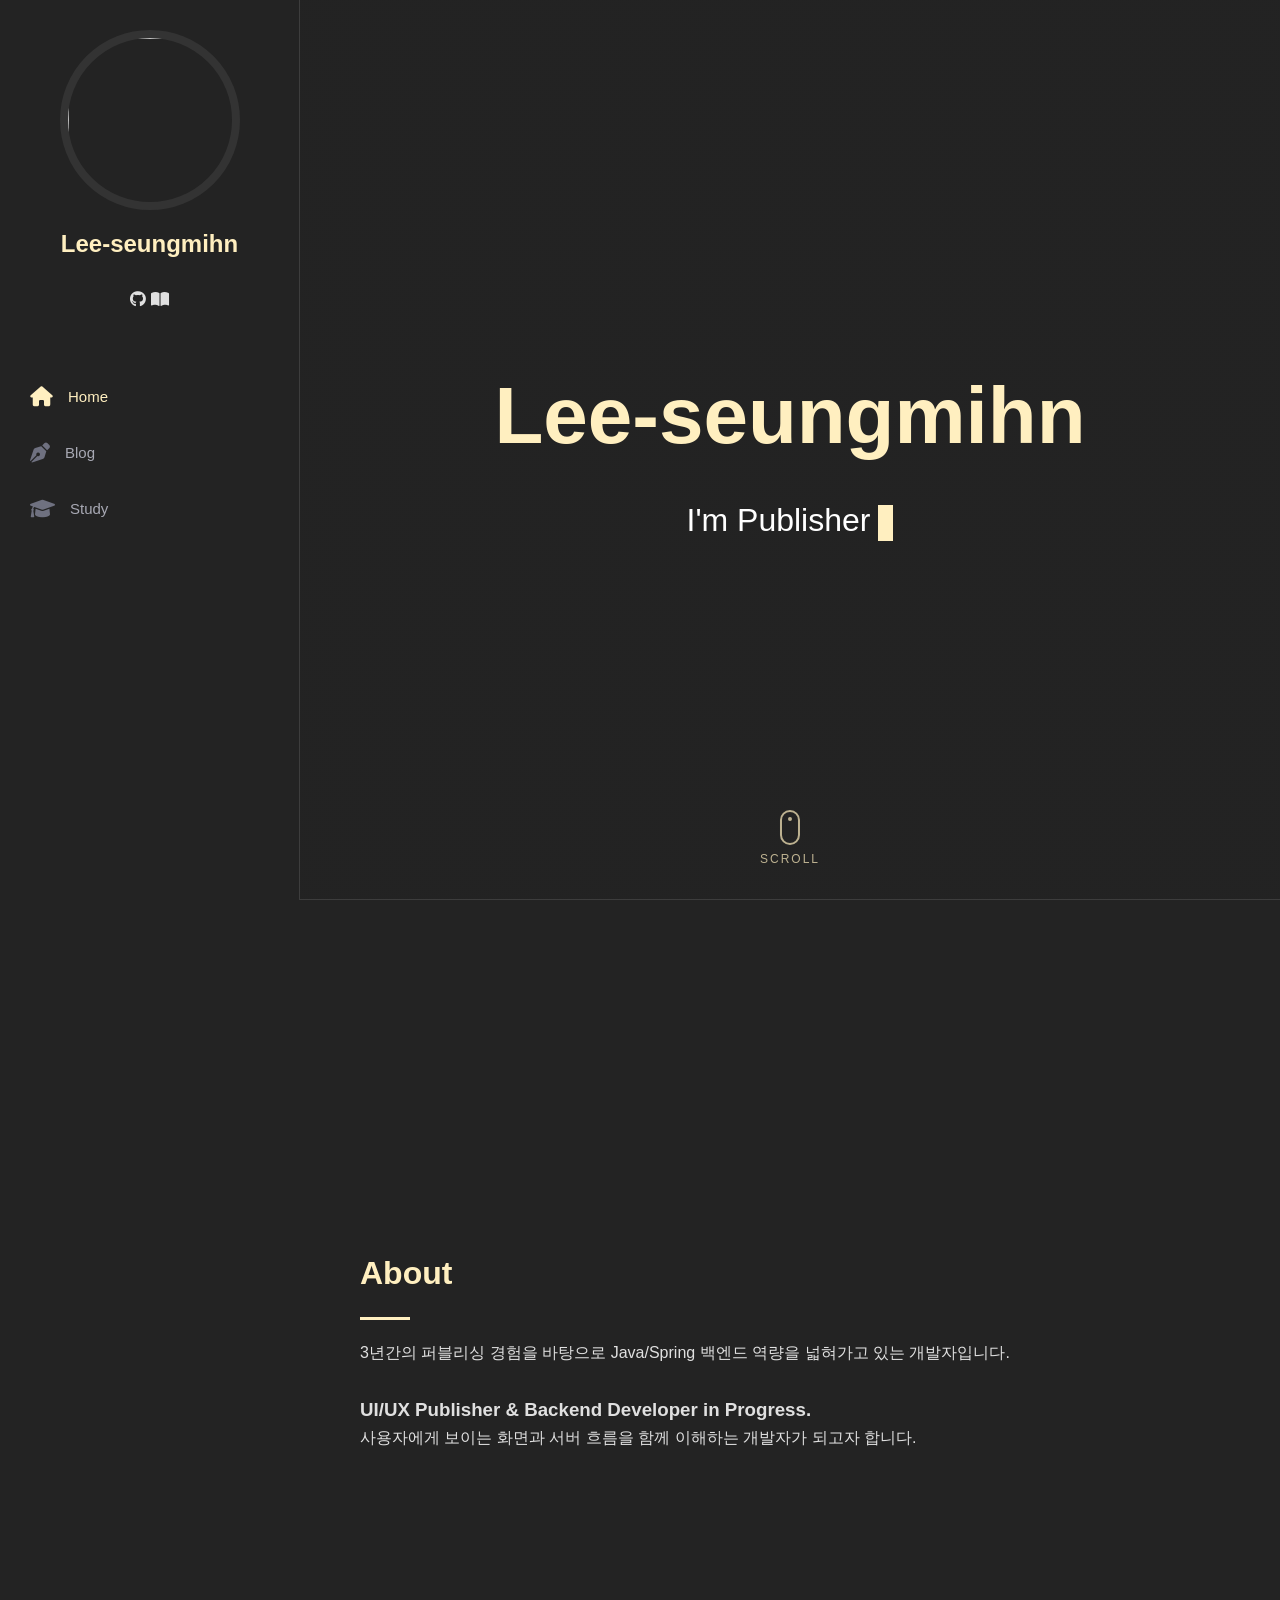
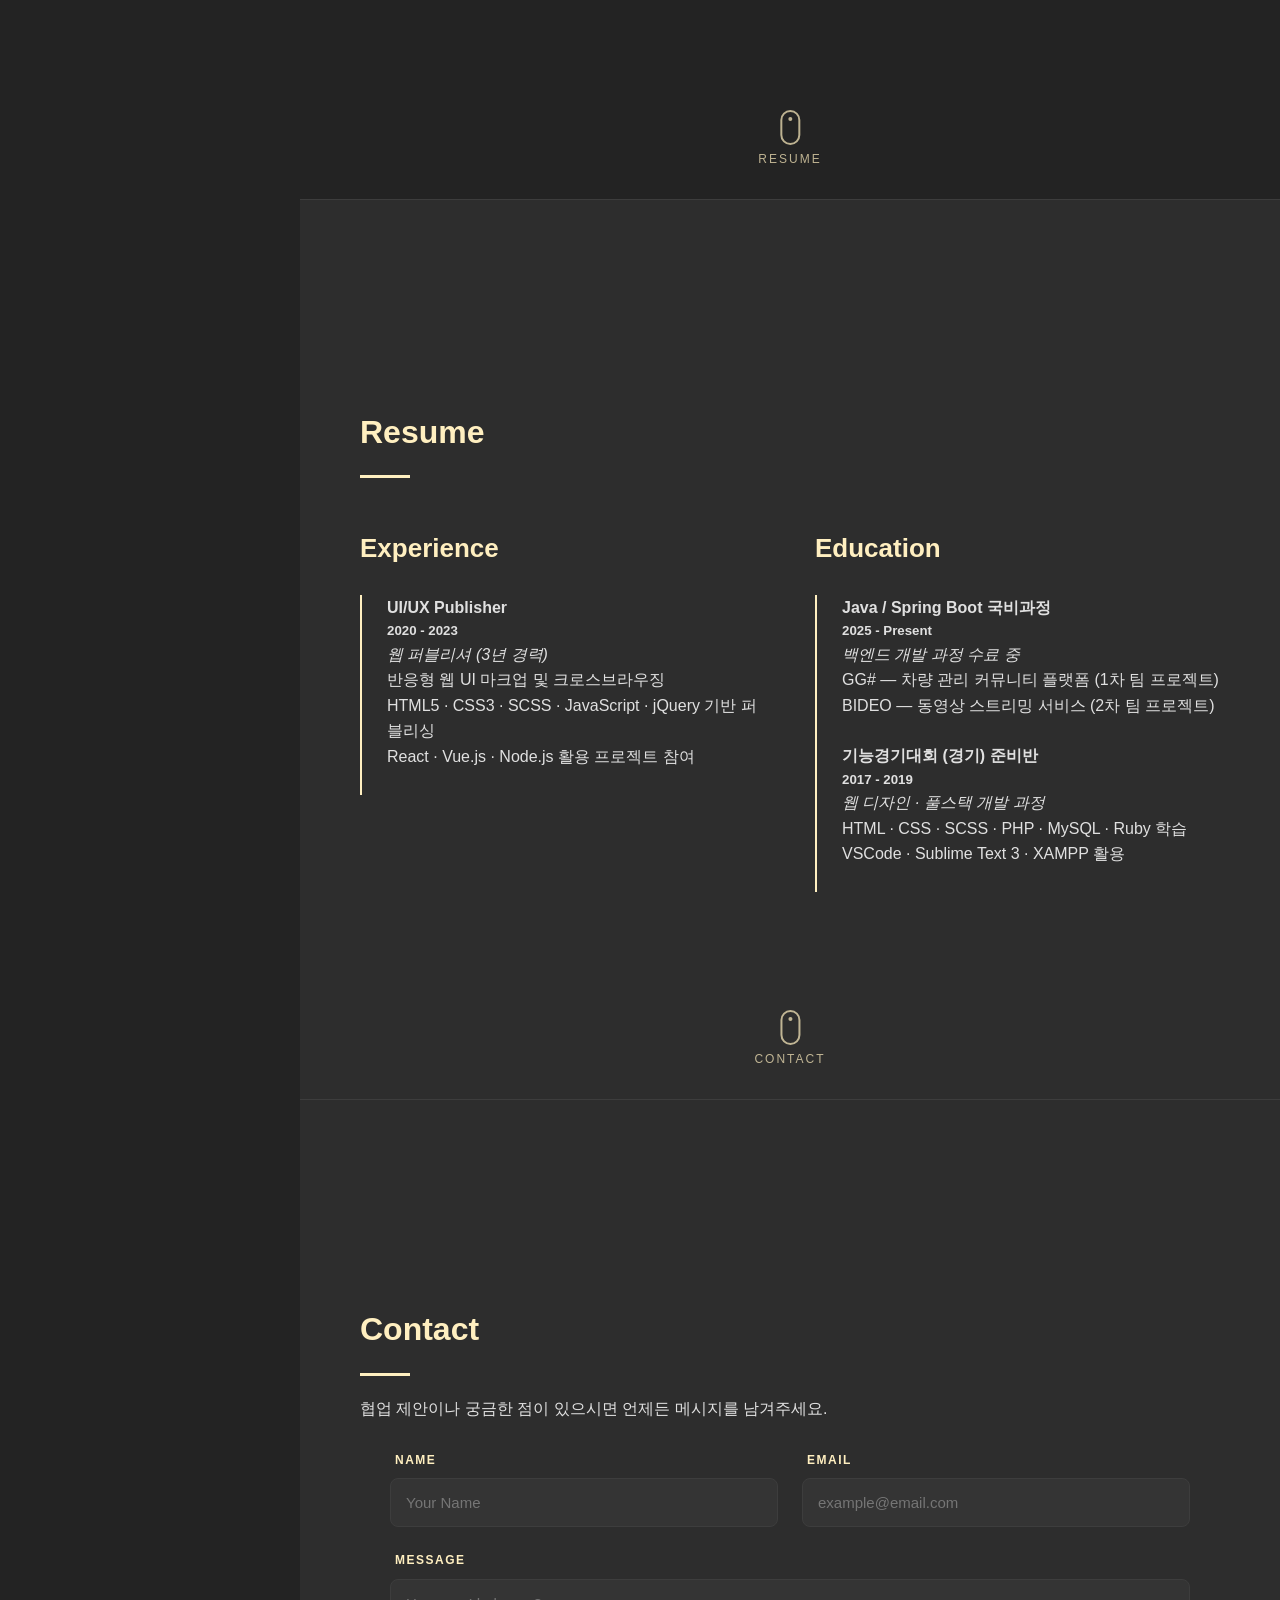
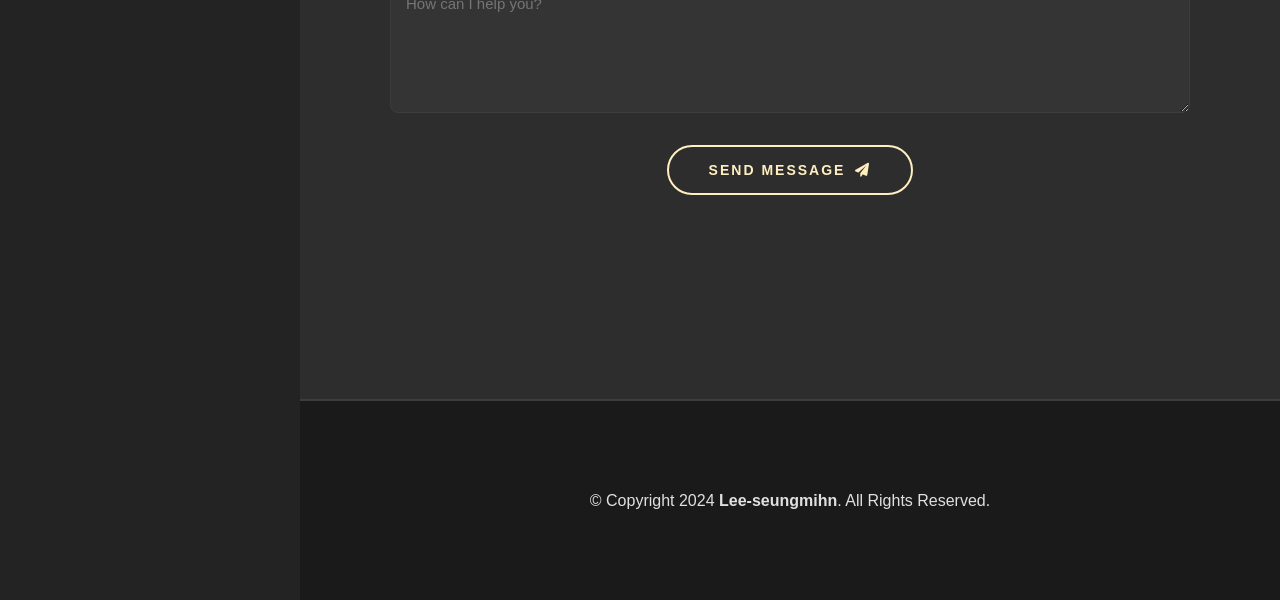
==== commit e18a8129: "Polish portfolio blog copy" ====
--- a/index.html
+++ b/index.html
@@ -58,7 +58,7 @@
         <section id="hero">
             <div class="hero-container">
                 <h1>Lee-seungmihn</h1>
-                <p>I'm <span class="typed" data-typed-items="Publisher, Java Backend Developer, Full Stack Learner"></span><span class="typed-cursor"></span></p>
+                <p>I'm <span class="typed" data-typed-items="Publisher, Java/Spring Learner, Full Stack Developer in Progress"></span><span class="typed-cursor"></span></p>
             </div>
             <a href="#about" class="scroll-down">
                 <div class="mouse"></div>
@@ -71,12 +71,12 @@
             <div class="container">
                 <div class="section-title">
                     <h2>About</h2>
-                    <p>3년차 퍼블리셔의 섬세함과 Java/Spring의 탄탄한 기술력을 지향하는 개발자입니다.</p>
+                    <p>3년간의 퍼블리싱 경험을 바탕으로 Java/Spring 백엔드 역량을 넓혀가고 있는 개발자입니다.</p>
                 </div>
                 <div class="row">
                     <div class="col-lg-8 pt-4 pt-lg-0 content">
-                        <h3>UI/UX Publisher &amp; Backend Developer.</h3>
-                        <p class="font-italic">웹의 겉과 속을 모두 아우르는 전문가를 꿈꿉니다.</p>
+                        <h3>UI/UX Publisher &amp; Backend Developer in Progress.</h3>
+                        <p class="font-italic">사용자에게 보이는 화면과 서버 흐름을 함께 이해하는 개발자가 되고자 합니다.</p>
                     </div>
                 </div>
             </div>
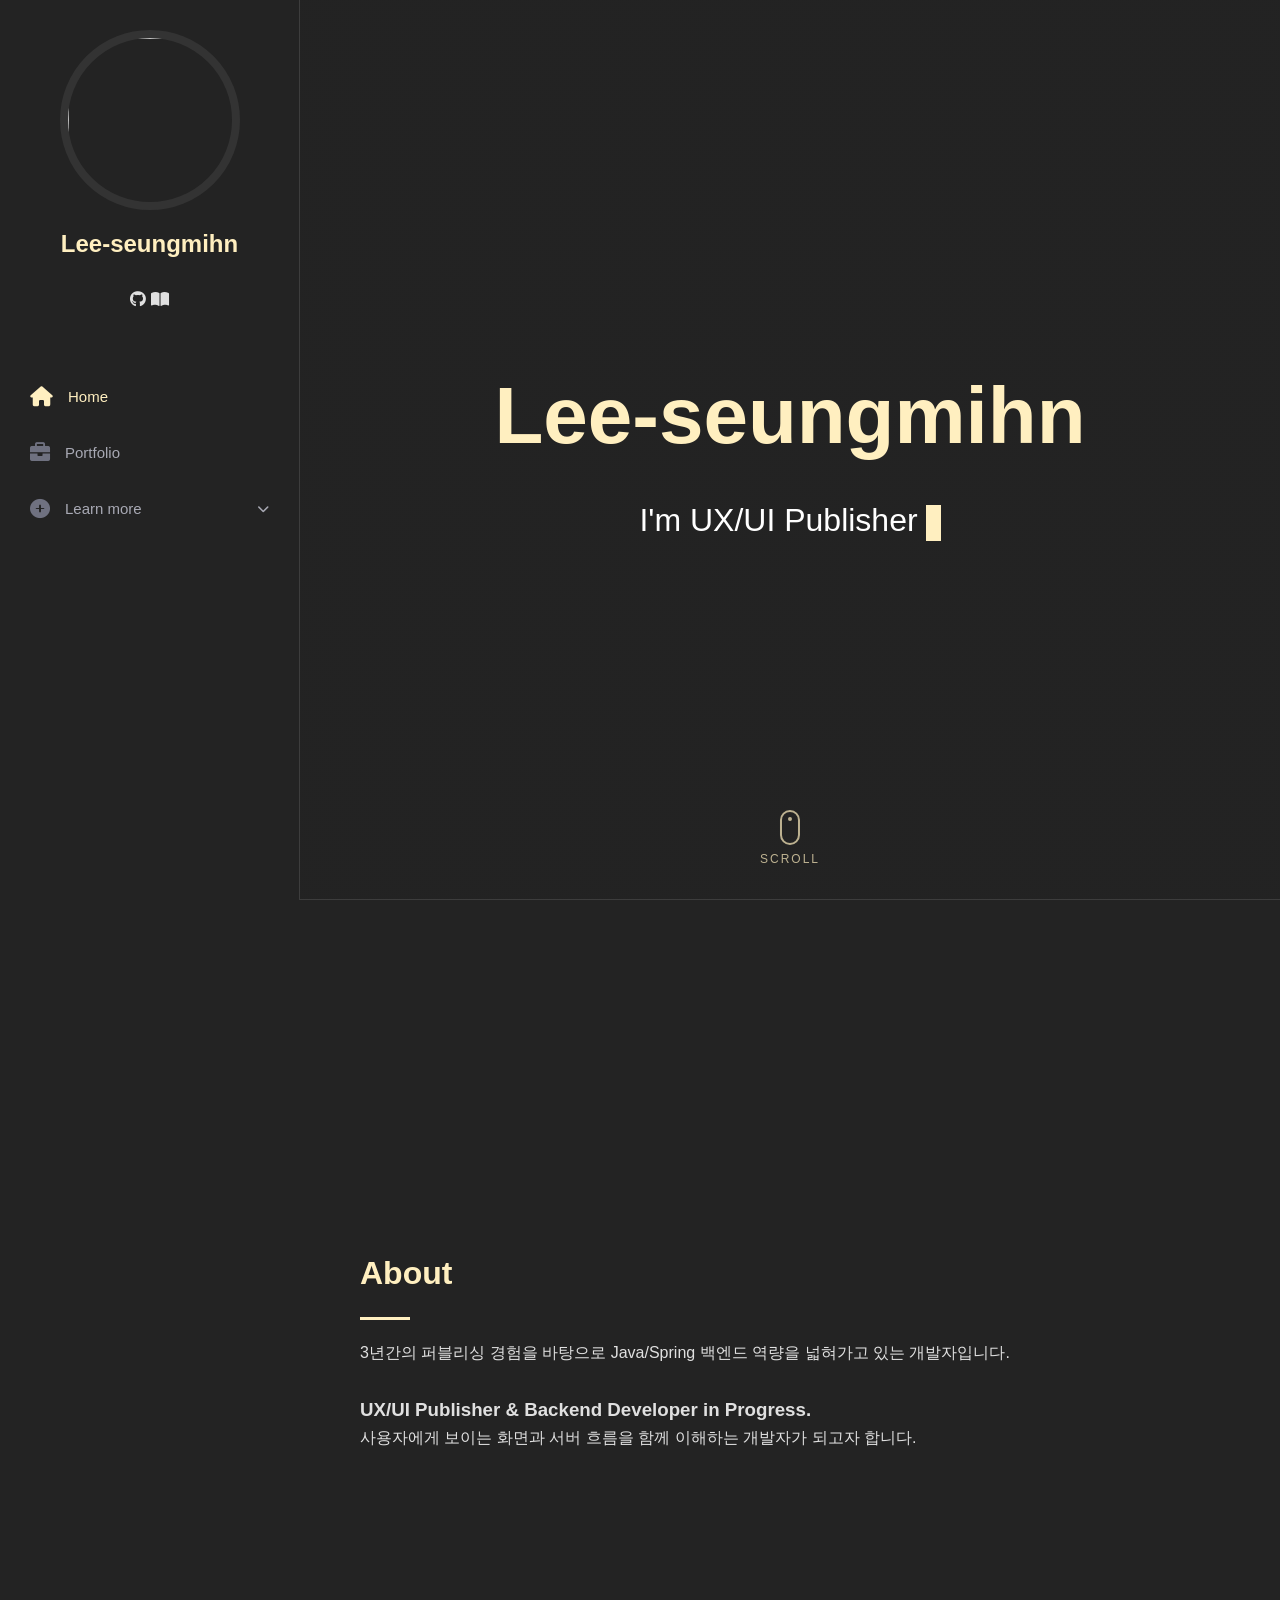
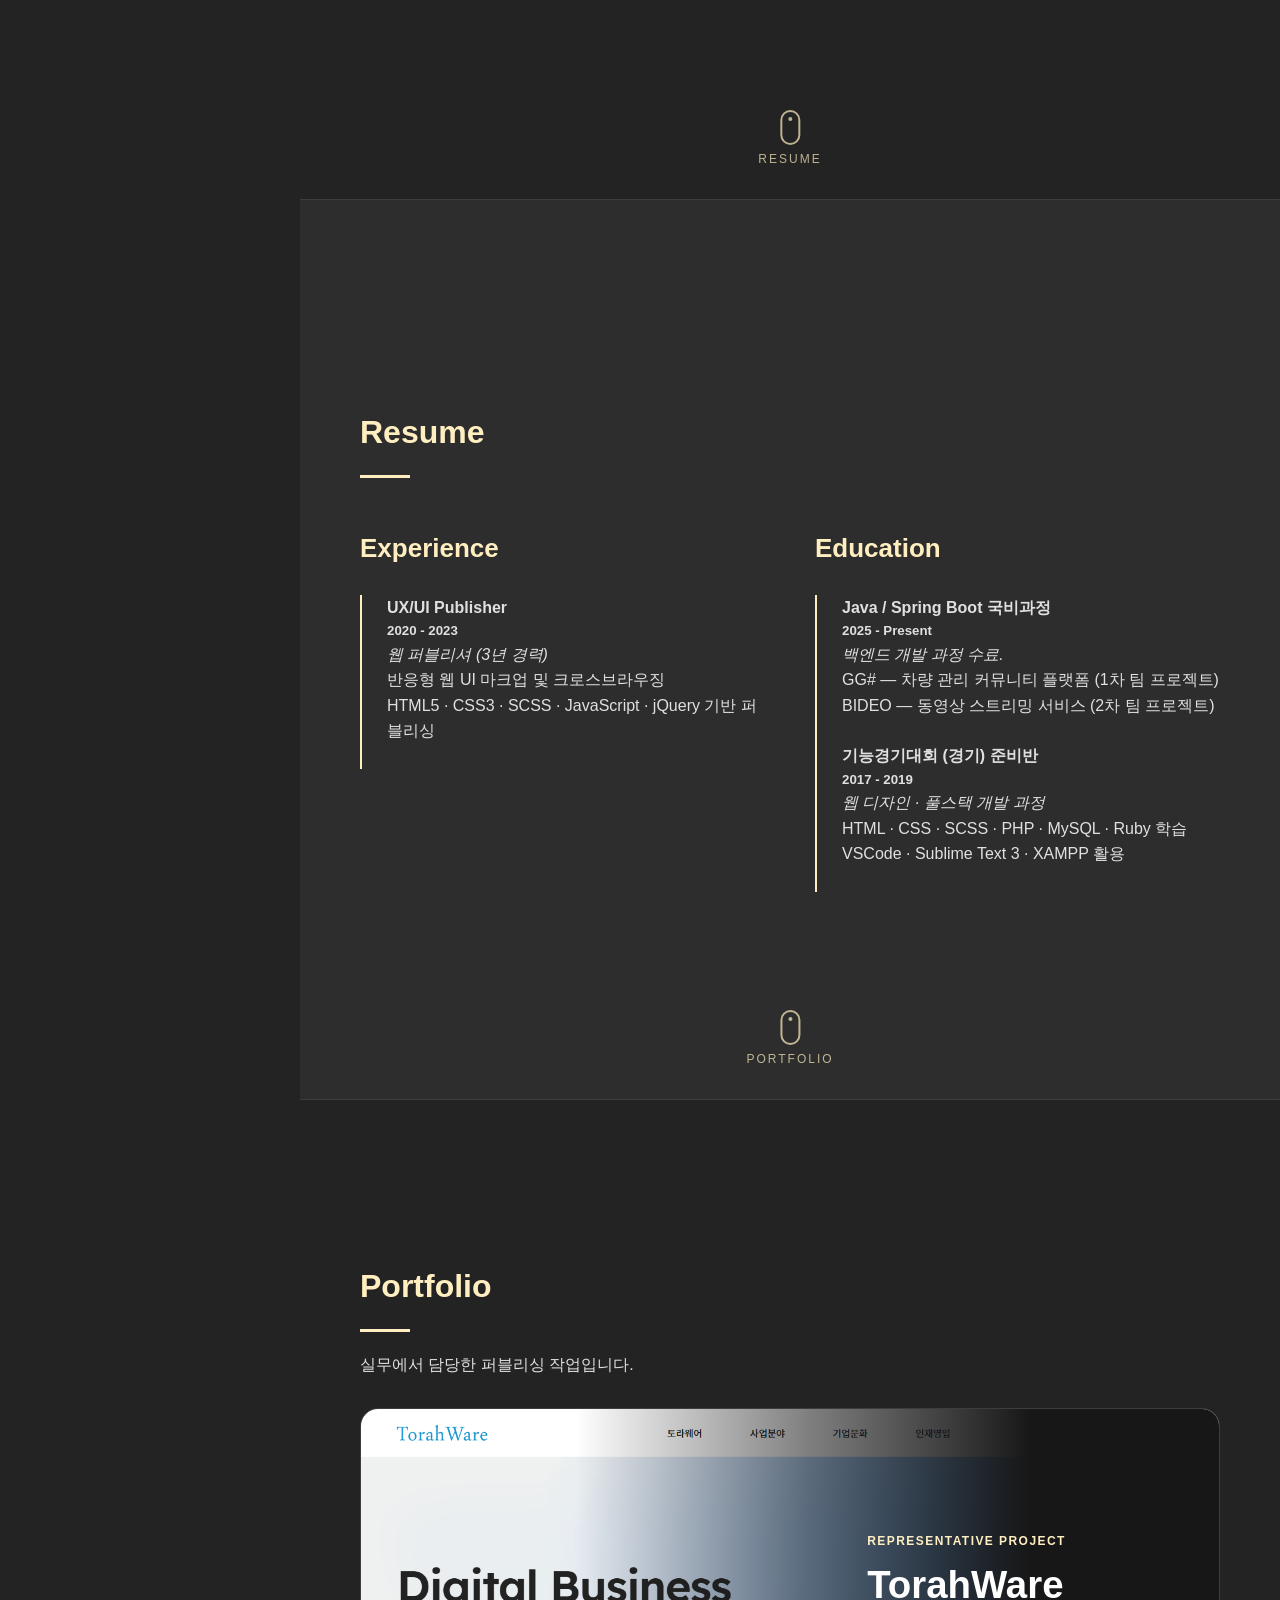
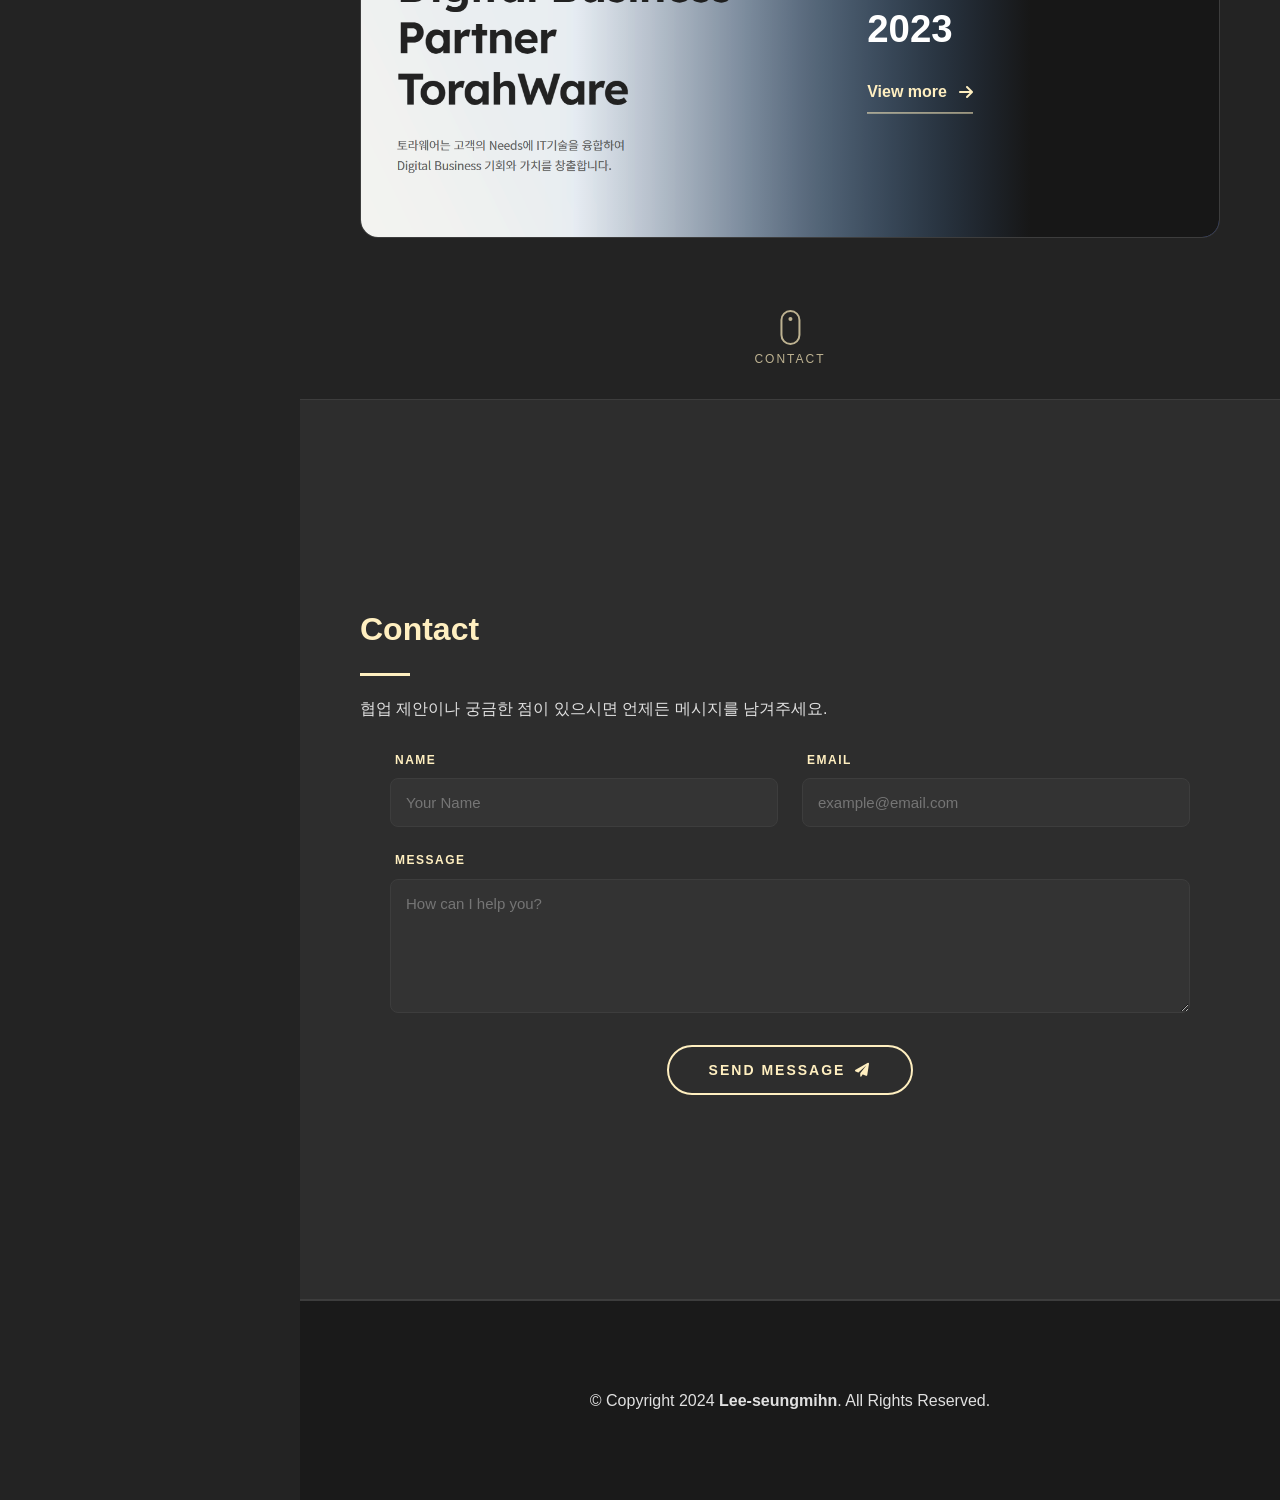
==== commit 59513649: "Build publisher-focused portfolio" ====
--- a/index.html
+++ b/index.html
@@ -5,7 +5,7 @@
     <meta name="viewport" content="width=device-width, initial-scale=1.0">
     <title>Lee-seungmihn | Portfolio</title>
 
-    <!-- GitHub Pages SPA: restore redirect path -->
+    <!-- GitHub Pages SPA Redirect Restore -->
     <script>
         (function () {
             var p = sessionStorage.getItem('__spa_path');
@@ -13,52 +13,73 @@
         })();
     </script>
 
-    <!-- Stylesheets -->
+    <!-- Common Styles -->
     <link rel="stylesheet" href="/assets/css/reset.css">
     <link rel="stylesheet" href="/assets/css/font.css">
     <link rel="stylesheet" href="/assets/css/common.css">
     <link rel="stylesheet" href="/assets/css/util.css">
+
+    <!-- SPA Styles -->
     <link rel="stylesheet" href="/assets/css/spa.css">
 
-    <!-- FontAwesome -->
+    <!-- Icon Library -->
     <link rel="stylesheet" href="https://cdnjs.cloudflare.com/ajax/libs/font-awesome/6.0.0/css/all.min.css">
 </head>
 <body>
 
-    <!-- Mobile nav toggle -->
+    <!-- Mobile Navigation Toggle -->
     <i class="fas fa-bars mobile-nav-toggle"></i>
 
-    <!-- Sidebar -->
+    <!-- Sidebar Navigation -->
     <header id="sidebar">
         <div class="d-flex flex-column">
+
+            <!-- Profile Area -->
             <div class="profile">
-                <img src="/assets/images/vertical-shot-light-brown-meerkat-daytime.jpg" alt="" class="img-fluid rounded-circle" style="width: 180px; height: 180px; object-fit: cover; object-position: top;">
+                <img
+                    src="/assets/images/vertical-shot-light-brown-meerkat-daytime.jpg"
+                    alt=""
+                    class="profile-image img-fluid rounded-circle"
+                >
                 <h1 class="text-light"><a href="/" data-link>Lee-seungmihn</a></h1>
+
+                <!-- Profile Links -->
                 <div class="social-links mt-3 text-center">
                     <a href="https://github.com/Lee-seungmihn" target="_blank" class="github"><i class="fab fa-github"></i></a>
                     <a href="https://whispering-uncle-c7d.notion.site/363d35a51172804e8011e3f1e46bb2bb" target="_blank" class="notion"><i class="fas fa-book-open"></i></a>
                 </div>
             </div>
 
+            <!-- Main Menu -->
             <nav class="nav-menu">
                 <div class="nav-indicator"></div>
                 <ul>
                     <li><a href="/" data-link class="active"><i class="fas fa-home"></i> <span>Home</span></a></li>
-                    <li><a href="/blog" data-link><i class="fas fa-pen-nib"></i> <span>Blog</span></a></li>
-                    <li><a href="/study" data-link><i class="fas fa-graduation-cap"></i> <span>Study</span></a></li>
+                    <li><a href="/portfolio" data-link><i class="fas fa-briefcase"></i> <span>Portfolio</span></a></li>
+                    <li class="nav-more">
+                        <button type="button" class="nav-more-toggle" aria-expanded="false">
+                            <i class="fas fa-circle-plus"></i>
+                            <span>Learn more</span>
+                            <i class="fas fa-chevron-down nav-more-arrow"></i>
+                        </button>
+                        <ul class="nav-more-list">
+                            <li><a href="/blog" data-link><i class="fas fa-pen-nib"></i> <span>Blog</span></a></li>
+                            <li><a href="/study" data-link><i class="fas fa-graduation-cap"></i> <span>Study</span></a></li>
+                        </ul>
+                    </li>
                 </ul>
             </nav>
         </div>
     </header>
 
-    <!-- Portfolio (shown only on /) -->
-    <main id="main">
-
-        <!-- Hero Section -->
+    <!-- Portfolio Main Content: visible only on "/" -->
+    <main id="main" block>
+
+        <!-- Hero Section: first viewport intro -->
         <section id="hero">
             <div class="hero-container">
                 <h1>Lee-seungmihn</h1>
-                <p>I'm <span class="typed" data-typed-items="Publisher, Java/Spring Learner, Full Stack Developer in Progress"></span><span class="typed-cursor"></span></p>
+                <p>I'm <span class="typed" data-typed-items="UX/UI Publisher, Developer leveraging AI, learning Java &amp; Spring"></span><span class="typed-cursor"></span></p>
             </div>
             <a href="#about" class="scroll-down">
                 <div class="mouse"></div>
@@ -66,7 +87,7 @@
             </a>
         </section>
 
-        <!-- About Section -->
+        <!-- About Section: profile summary -->
         <section id="about" class="about">
             <div class="container">
                 <div class="section-title">
@@ -75,7 +96,7 @@
                 </div>
                 <div class="row">
                     <div class="col-lg-8 pt-4 pt-lg-0 content">
-                        <h3>UI/UX Publisher &amp; Backend Developer in Progress.</h3>
+                        <h3>UX/UI Publisher &amp; Backend Developer in Progress.</h3>
                         <p class="font-italic">사용자에게 보이는 화면과 서버 흐름을 함께 이해하는 개발자가 되고자 합니다.</p>
                     </div>
                 </div>
@@ -86,7 +107,7 @@
             </a>
         </section>
 
-        <!-- Resume Section -->
+        <!-- Resume Section: experience and education -->
         <section id="resume" class="resume section-bg">
             <div class="container">
                 <div class="section-title">
@@ -96,13 +117,12 @@
                     <div class="resume-col">
                         <h3 class="resume-title">Experience</h3>
                         <div class="resume-item">
-                            <h4>UI/UX Publisher</h4>
+                            <h4>UX/UI Publisher</h4>
                             <h5>2020 - 2023</h5>
                             <p><em>웹 퍼블리셔 (3년 경력)</em></p>
                             <ul>
                                 <li>반응형 웹 UI 마크업 및 크로스브라우징</li>
                                 <li>HTML5 · CSS3 · SCSS · JavaScript · jQuery 기반 퍼블리싱</li>
-                                <li>React · Vue.js · Node.js 활용 프로젝트 참여</li>
                             </ul>
                         </div>
                     </div>
@@ -111,7 +131,7 @@
                         <div class="resume-item">
                             <h4>Java / Spring Boot 국비과정</h4>
                             <h5>2025 - Present</h5>
-                            <p><em>백엔드 개발 과정 수료 중</em></p>
+                            <p><em>백엔드 개발 과정 수료.</em></p>
                             <ul>
                                 <li>GG# — 차량 관리 커뮤니티 플랫폼 (1차 팀 프로젝트)</li>
                                 <li>BIDEO — 동영상 스트리밍 서비스 (2차 팀 프로젝트)</li>
@@ -129,13 +149,36 @@
                     </div>
                 </div>
             </div>
+            <a href="#portfolio-preview" class="scroll-down">
+                <div class="mouse"></div>
+                <span>PORTFOLIO</span>
+            </a>
+        </section>
+
+        <!-- Portfolio Preview: one selected work on the home page -->
+        <section id="portfolio-preview" class="portfolio-preview">
+            <div class="container">
+                <div class="section-title">
+                    <h2>Portfolio</h2>
+                    <p>실무에서 담당한 퍼블리싱 작업입니다.</p>
+                </div>
+                <a href="/portfolio" data-link class="portfolio-preview-card" aria-label="포트폴리오 전체 보기">
+                    <img src="/assets/images/portfolio/work-torahware-front.png" alt="토라웨어 2023 웹사이트 화면">
+                    <span class="portfolio-preview-shade" aria-hidden="true"></span>
+                    <span class="portfolio-preview-copy">
+                        <small>Representative project</small>
+                        <strong>TorahWare 2023</strong>
+                        <span>View more <i class="fas fa-arrow-right"></i></span>
+                    </span>
+                </a>
+            </div>
             <a href="#contact" class="scroll-down">
                 <div class="mouse"></div>
                 <span>CONTACT</span>
             </a>
         </section>
 
-        <!-- Contact Section -->
+        <!-- Contact Section: message form -->
         <section id="contact" class="contact section-bg">
             <div class="container">
                 <div class="section-title">
@@ -145,7 +188,8 @@
                 <div class="row">
                     <div class="col-lg-12">
                         <form action="#" method="post" class="contact-form">
-                            <div class="form-row d-grid gap-3 mb-3" style="grid-template-columns: repeat(auto-fit, minmax(250px, 1fr));">
+                            <!-- Contact Form Grid -->
+                            <div class="contact-form-grid form-row d-grid gap-3 mb-3">
                                 <div class="input-group">
                                     <label>NAME</label>
                                     <input type="text" name="name" class="custom-input" placeholder="Your Name" required>
@@ -171,7 +215,7 @@
             </div>
         </section>
 
-        <!-- Footer -->
+        <!-- Footer Area -->
         <footer id="footer">
             <div class="container text-center">
                 <div class="copyright">
@@ -181,20 +225,21 @@
         </footer>
     </main>
 
-    <!-- SPA Root (Blog / Study pages render here) -->
-    <div id="spa-root"></div>
-
+    <!-- SPA Root: Blog and Study pages are rendered here -->
+    <div id="spa-root" none></div>
+
+    <!-- Floating Back-to-top Button -->
     <a href="#" class="back-to-top"><i class="fas fa-arrow-up"></i></a>
 
-    <!-- Vendors -->
+    <!-- Vendor Scripts -->
     <script src="https://cdn.jsdelivr.net/npm/marked@9/marked.min.js"></script>
 
-    <!-- Portfolio scripts (existing) -->
+    <!-- Portfolio Scripts -->
     <script src="/assets/js/layout.js"></script>
     <script src="/assets/js/service.js"></script>
     <script src="/assets/js/event.js"></script>
 
-    <!-- SPA entry point (module — runs after above scripts) -->
+    <!-- SPA Entry Point -->
     <script type="module" src="/assets/js/app.js"></script>
 </body>
 </html>
--- a/assets/css/font.css
+++ b/assets/css/font.css
@@ -1,17 +1,26 @@
-/* font.css */
-@import url('https://cdn.jsdelivr.net/gh/orioncactus/pretendard@v1.3.9/dist/web/static/pretendard.min.css');
-@import url('https://fonts.googleapis.com/css2?family=JetBrains+Mono:wght@400;700&display=swap');
+/* ==========================================================================
+   font.css
+   Web font imports and font-family tokens
+   ========================================================================== */
 
+/* Font Imports */
+@import url("https://cdn.jsdelivr.net/gh/orioncactus/pretendard@v1.3.9/dist/web/static/pretendard.min.css");
+@import url("https://fonts.googleapis.com/css2?family=JetBrains+Mono:wght@400;700&display=swap");
+
+/* Font Tokens */
 :root {
     --font-main: "Pretendard", -apple-system, BlinkMacSystemFont, system-ui, Roboto, "Helvetica Neue", "Segoe UI", "Apple SD Gothic Neo", "Noto Sans KR", "Malgun Gothic", "Apple Color Emoji", "Segoe UI Emoji", "Segoe UI Symbol", sans-serif;
-    --font-code: 'JetBrains Mono', monospace;
+    --font-code: "JetBrains Mono", monospace;
 }
 
+/* Base Typography */
 body {
     font-family: var(--font-main);
     line-height: 1.6;
 }
 
-code, pre {
+/* Code Typography */
+code,
+pre {
     font-family: var(--font-code);
 }
--- a/assets/css/common.css
+++ b/assets/css/common.css
@@ -1,7 +1,16 @@
-/* common.css - Lee-seungmihn Full Page & Custom Scrollbar */
+/* ==========================================================================
+   common.css
+   Portfolio base layout, shared components, and responsive rules
+   ========================================================================== */
+
+/* ==========================================================================
+   Design Tokens
+   - Site-wide colors, spacing constants, and layout sizes
+   ========================================================================== */
+
 :root {
-    --primary-bg: #232323; 
-    --accent-color: #ffefc0; 
+    --primary-bg: #232323;
+    --accent-color: #ffefc0;
     --text-main: #e0e0e0;
     --text-muted: #a0a0a0;
     --bg-light: #2d2d2d;
@@ -10,208 +19,997 @@
     --sidebar-width: 300px;
 }
 
-* { margin: 0; padding: 0; box-sizing: border-box; }
-
-/* 1. Custom Scrollbar */
-.custom-scrollbar::-webkit-scrollbar { width: 6px; }
-.custom-scrollbar::-webkit-scrollbar-track { background: var(--primary-bg); }
-.custom-scrollbar::-webkit-scrollbar-thumb { background: var(--accent-color); border-radius: 10px; }
-
-/* 스크롤바 숨기기 */
-.hide-scrollbar { -ms-overflow-style: none; scrollbar-width: none; }
-.hide-scrollbar::-webkit-scrollbar { display: none; }
-
-html.full-page-active, 
-html.full-page-active body { overflow: hidden; height: 100%; }
+/* ==========================================================================
+   Base
+   - Global reset supplement and page-level defaults
+   ========================================================================== */
+
+* {
+    margin: 0;
+    padding: 0;
+    box-sizing: border-box;
+}
+
+html.full-page-active,
+html.full-page-active body {
+    height: 100%;
+    overflow: hidden;
+}
 
 body {
-    font-family: "Pretendard", sans-serif;
     color: var(--text-main);
     background-color: var(--primary-bg);
-}
-
-/* Sidebar */
+    font-family: "Pretendard", sans-serif;
+}
+
+/* ==========================================================================
+   Scrollbar Utilities
+   - Custom visible scrollbar and hidden scrollbar helper
+   ========================================================================== */
+
+.custom-scrollbar::-webkit-scrollbar {
+    width: 6px;
+}
+
+.custom-scrollbar::-webkit-scrollbar-track {
+    background: var(--primary-bg);
+}
+
+.custom-scrollbar::-webkit-scrollbar-thumb {
+    background: var(--accent-color);
+    border-radius: 10px;
+}
+
+.hide-scrollbar {
+    -ms-overflow-style: none;
+    scrollbar-width: none;
+}
+
+.hide-scrollbar::-webkit-scrollbar {
+    display: none;
+}
+
+/* ==========================================================================
+   Layout Containers
+   - Sidebar offset, section frame, content width, and footer
+   ========================================================================== */
+
+#main {
+    margin-left: var(--sidebar-width);
+    transition:
+        transform 0.7s cubic-bezier(0.645, 0.045, 0.355, 1),
+        margin-left 0.5s cubic-bezier(0.645, 0.045, 0.355, 1),
+        opacity 0.5s ease;
+    will-change: transform, margin-left;
+}
+
+section {
+    position: relative;
+    display: flex;
+    flex-direction: column;
+    justify-content: center;
+    width: 100%;
+    height: 100vh;
+    padding: 60px 0;
+    border-bottom: 1px solid var(--border-color);
+}
+
+.container {
+    width: 100%;
+    max-width: 1200px;
+    margin: 0 auto;
+    padding: 0 60px;
+}
+
+.section-bg {
+    background: var(--bg-light);
+}
+
+.section-title {
+    padding-bottom: 30px;
+}
+
+.section-title h2 {
+    position: relative;
+    margin-bottom: 20px;
+    padding-bottom: 20px;
+    color: var(--accent-color);
+    font-size: 32px;
+    font-weight: 700;
+}
+
+.section-title h2::after {
+    content: "";
+    position: absolute;
+    bottom: 0;
+    left: 0;
+    display: block;
+    width: 50px;
+    height: 3px;
+    background: var(--accent-color);
+}
+
+footer {
+    display: flex;
+    align-items: center;
+    justify-content: center;
+    width: 100%;
+    height: 200px;
+    background: #1a1a1a;
+    border-top: 1px solid var(--border-color);
+}
+
+/* ==========================================================================
+   Sidebar Container
+   - Fixed left navigation shell
+   ========================================================================== */
+
 #sidebar {
     position: fixed;
-    top: 0; left: 0; bottom: 0;
+    top: 0;
+    bottom: 0;
+    left: 0;
+    z-index: 9997;
     width: var(--sidebar-width);
     padding: 0 15px;
+    overflow-y: auto;
     background: var(--primary-bg);
     border-right: 1px solid var(--border-color);
-    overflow-y: auto;
-    z-index: 9997;
     transition: left 0.5s cubic-bezier(0.645, 0.045, 0.355, 1);
 }
 
-.profile { padding: 30px 0; text-align: center; }
-.profile img { 
-    margin: 0 auto; display: block; border: 8px solid #333; border-radius: 50%; 
-    width: 180px; height: 180px; object-fit: cover; object-position: top;
-}
-.profile h1 { font-size: 24px; margin: 15px 0 0 0; font-weight: 600; color: var(--accent-color); }
-
-.nav-menu { padding: 30px 0; position: relative; }
-.nav-menu ul { list-style: none; position: relative; z-index: 2; }
-
-/* Floating Rectangular Indicator */
+/* ==========================================================================
+   Sidebar Profile Area
+   - Profile image, name, and external profile links
+   ========================================================================== */
+
+.profile {
+    padding: 30px 0;
+    text-align: center;
+}
+
+.profile img,
+.profile-image {
+    display: block;
+    width: 180px;
+    height: 180px;
+    margin: 0 auto;
+    object-fit: cover;
+    object-position: top;
+    border: 8px solid #333;
+    border-radius: 50%;
+}
+
+.profile h1 {
+    margin: 15px 0 0;
+    color: var(--accent-color);
+    font-size: 24px;
+    font-weight: 600;
+}
+
+/* ==========================================================================
+   Sidebar Link Area
+   - Main menu links and active indicator
+   ========================================================================== */
+
+.nav-menu {
+    position: relative;
+    padding: 30px 0;
+}
+
+.nav-menu ul {
+    position: relative;
+    z-index: 2;
+    list-style: none;
+}
+
 .nav-indicator {
     position: absolute;
-    left: 0; width: 100%;
+    left: 0;
+    z-index: 1;
     display: none;
+    width: 100%;
     background: rgba(255, 239, 192, 0.1);
     border-right: 4px solid var(--accent-color);
-    transition: top 0.5s cubic-bezier(0.4, 0, 0.2, 1), height 0.5s cubic-bezier(0.4, 0, 0.2, 1);
-    z-index: 1;
     pointer-events: none;
+    transition:
+        top 0.5s cubic-bezier(0.4, 0, 0.2, 1),
+        height 0.5s cubic-bezier(0.4, 0, 0.2, 1);
 }
 
 .nav-menu a {
-    display: flex; align-items: center; color: #a8a9b4; padding: 12px 15px; margin-bottom: 8px;
-    transition: 0.3s; font-size: 15px; text-decoration: none;
-}
-.nav-menu a i { font-size: 20px; padding-right: 15px; color: #6f7180; }
-.nav-menu a:hover, .nav-menu .active, .nav-menu li:hover > a { color: var(--accent-color); }
-.nav-menu a:hover i, .nav-menu .active i { color: var(--accent-color); }
-
-/* Main Content */
-#main { 
-    margin-left: var(--sidebar-width); 
-    transition: transform 0.7s cubic-bezier(0.645, 0.045, 0.355, 1),
-                margin-left 0.5s cubic-bezier(0.645, 0.045, 0.355, 1),
-                opacity 0.5s ease;
-    will-change: transform, margin-left;
-}
-
-/* Full Page Sections */
-section {
-    width: 100%; height: 100vh; padding: 60px 0;
-    display: flex; flex-direction: column; justify-content: center;
-    border-bottom: 1px solid var(--border-color); position: relative;
-}
-
-footer {
-    width: 100%; height: 200px; background: #1a1a1a;
-    display: flex; align-items: center; justify-content: center;
-    border-top: 1px solid var(--border-color);
-}
-
-.section-bg { background: var(--bg-light); }
-.section-title { padding-bottom: 30px; }
-.section-title h2 { font-size: 32px; font-weight: bold; margin-bottom: 20px; padding-bottom: 20px; position: relative; color: var(--accent-color); }
-.section-title h2::after { content: ""; position: absolute; display: block; width: 50px; height: 3px; background: var(--accent-color); bottom: 0; left: 0; }
-
-.container { padding: 0 60px; width: 100%; max-width: 1200px; margin: 0 auto; }
-
-/* Resume Section */
+    display: flex;
+    align-items: center;
+    margin-bottom: 8px;
+    padding: 12px 15px;
+    color: #a8a9b4;
+    font-size: 15px;
+    text-decoration: none;
+    transition: 0.3s;
+}
+
+.nav-menu a i {
+    padding-right: 15px;
+    color: #6f7180;
+    font-size: 20px;
+}
+
+.nav-menu a:hover,
+.nav-menu .active,
+.nav-menu li:hover > a {
+    color: var(--accent-color);
+}
+
+.nav-menu a:hover i,
+.nav-menu .active i {
+    color: var(--accent-color);
+}
+
+.nav-more-toggle {
+    display: flex;
+    align-items: center;
+    width: 100%;
+    margin-bottom: 8px;
+    padding: 12px 15px;
+    color: #a8a9b4;
+    font: inherit;
+    font-size: 15px;
+    text-align: left;
+    cursor: pointer;
+    background: transparent;
+    border: 0;
+    transition: color 0.3s;
+}
+
+.nav-more-toggle > i:first-child {
+    width: 35px;
+    color: #6f7180;
+    font-size: 20px;
+}
+
+.nav-more-toggle:hover,
+.nav-more-toggle:focus-visible,
+.nav-more.is-open .nav-more-toggle {
+    color: var(--accent-color);
+}
+
+.nav-more-toggle:hover > i:first-child,
+.nav-more-toggle:focus-visible > i:first-child,
+.nav-more.is-open .nav-more-toggle > i:first-child {
+    color: var(--accent-color);
+}
+
+.nav-more-toggle:focus-visible {
+    outline: 1px solid var(--accent-color);
+    outline-offset: -1px;
+}
+
+.nav-more-arrow {
+    margin-left: auto;
+    font-size: 12px;
+    transition: transform 0.35s ease;
+}
+
+.nav-more.is-open .nav-more-arrow {
+    transform: rotate(180deg);
+}
+
+.nav-menu .nav-more-list {
+    max-height: 0;
+    padding-left: 17px;
+    overflow: hidden;
+    visibility: hidden;
+    opacity: 0;
+    transform: translateY(-8px);
+    transition:
+        max-height 0.4s ease,
+        opacity 0.3s ease,
+        transform 0.4s ease,
+        visibility 0.4s;
+}
+
+.nav-more.is-open .nav-more-list {
+    max-height: 140px;
+    visibility: visible;
+    opacity: 1;
+    transform: translateY(0);
+}
+
+.nav-menu .nav-more-list a {
+    padding-top: 10px;
+    padding-bottom: 10px;
+    font-size: 14px;
+}
+
+/* ==========================================================================
+   Hero Section
+   - First viewport intro and typing cursor
+   ========================================================================== */
+
+#hero {
+    background:
+        linear-gradient(rgba(35, 35, 35, 0.85), rgba(35, 35, 35, 0.85)),
+        url("https://images.unsplash.com/photo-1498050108023-c5249f4df085?auto=format&fit=crop&q=80&w=2072") top center no-repeat;
+    background-size: cover;
+}
+
+#hero .hero-container {
+    text-align: center;
+}
+
+#hero h1 {
+    margin-bottom: 15px;
+    color: var(--accent-color);
+    font-size: 80px;
+    font-weight: 700;
+}
+
+#hero p {
+    color: #fff;
+    font-size: 32px;
+}
+
+.typed-cursor {
+    display: inline-block;
+    width: 15px;
+    height: 1.1em;
+    margin-left: 8px;
+    vertical-align: middle;
+    background-color: var(--accent-color);
+    animation: blink 0.6s infinite;
+}
+
+@keyframes blink {
+    0%,
+    100% {
+        opacity: 1;
+    }
+
+    50% {
+        opacity: 0;
+    }
+}
+
+/* ==========================================================================
+   Section Scroll Indicator
+   - Mouse icon and next-section label
+   ========================================================================== */
+
+.scroll-down {
+    position: absolute;
+    bottom: 30px;
+    left: 50%;
+    display: flex;
+    flex-direction: column;
+    align-items: center;
+    color: var(--accent-color);
+    font-size: 12px;
+    letter-spacing: 2px;
+    text-decoration: none;
+    opacity: 0.7;
+    transform: translateX(-50%);
+    transition: 0.3s;
+}
+
+.mouse {
+    position: relative;
+    width: 20px;
+    height: 35px;
+    margin-bottom: 5px;
+    border: 2px solid var(--accent-color);
+    border-radius: 20px;
+}
+
+.mouse::before {
+    content: "";
+    position: absolute;
+    top: 5px;
+    left: 50%;
+    width: 4px;
+    height: 4px;
+    background: var(--accent-color);
+    border-radius: 50%;
+    transform: translateX(-50%);
+    animation: mouse-scroll 1.5s infinite;
+}
+
+@keyframes mouse-scroll {
+    0% {
+        top: 5px;
+        opacity: 1;
+    }
+
+    100% {
+        top: 20px;
+        opacity: 0;
+    }
+}
+
+/* ==========================================================================
+   Resume Content
+   - Timeline-style experience and education blocks
+   ========================================================================== */
+
 .resume-grid {
-    display: grid; grid-template-columns: repeat(2, 1fr); gap: 50px; width: 100%; align-items: start;
-}
-.resume-col { min-width: 0; }
-.resume .resume-title { font-size: 26px; font-weight: 700; margin-bottom: 25px; color: var(--accent-color); }
-.resume .resume-item { padding: 0 0 25px 25px; border-left: 2px solid var(--accent-color); position: relative; }
-
-/* Hero Section */
-#hero {
-    background: linear-gradient(rgba(35, 35, 35, 0.85), rgba(35, 35, 35, 0.85)), url('https://images.unsplash.com/photo-1498050108023-c5249f4df085?auto=format&fit=crop&q=80&w=2072') top center no-repeat;
-    background-size: cover;
-}
-#hero .hero-container { text-align: center; }
-#hero h1 { font-size: 80px; font-weight: 700; color: var(--accent-color); margin-bottom: 15px; }
-#hero p { color: #fff; font-size: 32px; }
-
-/* Scroll Indicators */
-.scroll-down {
-    position: absolute; bottom: 30px; left: 50%; transform: translateX(-50%);
-    display: flex; flex-direction: column; align-items: center;
-    color: var(--accent-color); text-decoration: none; font-size: 12px; letter-spacing: 2px; opacity: 0.7; transition: 0.3s;
-}
-.mouse { width: 20px; height: 35px; border: 2px solid var(--accent-color); border-radius: 20px; margin-bottom: 5px; position: relative; }
-.mouse::before {
-    content: ""; position: absolute; top: 5px; left: 50%; transform: translateX(-50%);
-    width: 4px; height: 4px; background: var(--accent-color); border-radius: 50%;
-    animation: mouse-scroll 1.5s infinite;
-}
-@keyframes mouse-scroll { 0% { opacity: 1; top: 5px; } 100% { opacity: 0; top: 20px; } }
-
-/* Typing Effect */
-.typed-cursor {
-    display: inline-block; width: 15px; height: 1.1em; background-color: var(--accent-color);
-    margin-left: 8px; vertical-align: middle; animation: blink 0.6s infinite;
-}
-@keyframes blink { 0%, 100% { opacity: 1; } 50% { opacity: 0; } }
-
-/* Materials Section Pretty Cards - 복구됨 */
-.materials-swiper { padding: 40px 0; max-width: 100%; }
-.swiper-slide { width: 300px !important; height: auto !important; opacity: 1; transition: transform 0.3s; }
+    display: grid;
+    grid-template-columns: repeat(2, 1fr);
+    gap: 50px;
+    align-items: start;
+    width: 100%;
+}
+
+.resume-col {
+    min-width: 0;
+}
+
+.resume .resume-title {
+    margin-bottom: 25px;
+    color: var(--accent-color);
+    font-size: 26px;
+    font-weight: 700;
+}
+
+.resume .resume-item {
+    position: relative;
+    padding: 0 0 25px 25px;
+    border-left: 2px solid var(--accent-color);
+}
+
+/* ==========================================================================
+   Portfolio Work
+   - Selected publishing projects captured from completed deliverables
+   ========================================================================== */
+
+.portfolio {
+    height: auto;
+    min-height: 100vh;
+}
+
+.portfolio-grid {
+    display: grid;
+    grid-template-columns: repeat(2, minmax(0, 1fr));
+    gap: 24px;
+    padding-bottom: 50px;
+}
+
+.portfolio-card {
+    overflow: hidden;
+    background: #292929;
+    border: 1px solid var(--border-color);
+    border-radius: 16px;
+    transition: transform 0.3s ease, border-color 0.3s ease, box-shadow 0.3s ease;
+}
+
+.portfolio-card:hover {
+    border-color: rgba(255, 239, 192, 0.7);
+    box-shadow: 0 18px 45px rgba(0, 0, 0, 0.28);
+    transform: translateY(-5px);
+}
+
+.portfolio-card-featured {
+    grid-column: 1 / -1;
+    display: grid;
+    grid-template-columns: minmax(0, 1.25fr) minmax(320px, 0.75fr);
+}
+
+.portfolio-thumb {
+    min-height: 250px;
+    overflow: hidden;
+    background: #181818;
+}
+
+.portfolio-card-featured .portfolio-thumb {
+    min-height: 390px;
+}
+
+.portfolio-thumb img {
+    display: block;
+    width: 100%;
+    height: 100%;
+    object-fit: cover;
+    object-position: top center;
+    transition: transform 0.6s ease;
+}
+
+.portfolio-card:hover .portfolio-thumb img {
+    transform: scale(1.025);
+}
+
+.portfolio-body {
+    padding: 28px;
+}
+
+.portfolio-meta {
+    margin-bottom: 10px;
+    color: var(--accent-color);
+    font-size: 12px;
+    font-weight: 700;
+    letter-spacing: 0.09em;
+    text-transform: uppercase;
+}
+
+.portfolio-body h3 {
+    margin-bottom: 14px;
+    color: var(--white);
+    font-size: 24px;
+}
+
+.portfolio-body > p:not(.portfolio-meta),
+.portfolio-body li {
+    color: var(--text-muted);
+    font-size: 15px;
+    line-height: 1.75;
+}
+
+.portfolio-body ul {
+    margin-top: 16px;
+    padding-left: 19px;
+}
+
+.portfolio-body li::marker {
+    color: var(--accent-color);
+}
+
+.portfolio-preview-card {
+    position: relative;
+    display: block;
+    min-height: 430px;
+    overflow: hidden;
+    color: var(--white);
+    text-decoration: none;
+    background: #171717;
+    border: 1px solid var(--border-color);
+    border-radius: 18px;
+}
+
+.portfolio-preview-card > img {
+    position: absolute;
+    inset: 0;
+    width: 100%;
+    height: 100%;
+    object-fit: cover;
+    object-position: top left;
+    transition: transform 0.7s ease;
+}
+
+.portfolio-preview-card:hover > img {
+    transform: scale(1.02);
+}
+
+.portfolio-preview-shade {
+    position: absolute;
+    inset: 0;
+    background: linear-gradient(90deg, transparent 25%, rgba(23, 23, 23, 0.55) 52%, #171717 78%);
+}
+
+.portfolio-preview-copy {
+    position: absolute;
+    top: 50%;
+    right: 7%;
+    display: flex;
+    flex-direction: column;
+    width: 34%;
+    transform: translateY(-50%);
+}
+
+.portfolio-preview-copy small {
+    margin-bottom: 12px;
+    color: var(--accent-color);
+    font-size: 12px;
+    font-weight: 700;
+    letter-spacing: 0.12em;
+    text-transform: uppercase;
+}
+
+.portfolio-preview-copy strong {
+    margin-bottom: 28px;
+    font-size: clamp(27px, 3vw, 42px);
+    line-height: 1.15;
+}
+
+.portfolio-preview-copy > span {
+    display: inline-flex;
+    gap: 12px;
+    align-items: center;
+    width: fit-content;
+    padding-bottom: 7px;
+    color: var(--accent-color);
+    font-weight: 700;
+    border-bottom: 1px solid var(--accent-color);
+}
+
+.portfolio-preview-copy i {
+    transition: transform 0.3s ease;
+}
+
+.portfolio-preview-card:hover .portfolio-preview-copy i {
+    transform: translateX(6px);
+}
+
+/* ==========================================================================
+   Material Card Components
+   - Shared card style used by material and style-guide pages
+   ========================================================================== */
+
+.materials-swiper {
+    max-width: 100%;
+    padding: 40px 0;
+}
+
+.swiper-slide {
+    width: 300px !important;
+    height: auto !important;
+    opacity: 1;
+    transition: transform 0.3s;
+}
+
 .material-card {
-    background: #2d2d2d; border: 1px solid var(--border-color); border-radius: 20px;
-    padding: 40px 30px; text-align: center;
+    position: relative;
+    display: flex;
+    flex-direction: column;
+    align-items: center;
+    justify-content: center;
+    height: 100%;
+    padding: 40px 30px;
+    overflow: hidden;
+    text-align: center;
+    background: #2d2d2d;
+    border: 1px solid var(--border-color);
+    border-radius: 20px;
     transition: all 0.4s cubic-bezier(0.175, 0.885, 0.32, 1.275);
-    height: 100%; display: flex; flex-direction: column; justify-content: center; align-items: center;
-    position: relative; overflow: hidden;
-}
+}
+
 .material-card:hover {
     border-color: var(--accent-color);
     box-shadow: 0 10px 30px rgba(0, 0, 0, 0.5);
 }
-.card-icon { font-size: 48px; color: var(--accent-color); margin-bottom: 20px; }
-.material-card h4 { font-size: 22px; font-weight: 700; color: var(--accent-color); margin-bottom: 15px; }
-.material-card p { font-size: 15px; color: var(--text-muted); margin-bottom: 25px; line-height: 1.6; }
+
+.card-icon {
+    margin-bottom: 20px;
+    color: var(--accent-color);
+    font-size: 48px;
+}
+
+.material-card h4 {
+    margin-bottom: 15px;
+    color: var(--accent-color);
+    font-size: 22px;
+    font-weight: 700;
+}
+
+.material-card p {
+    margin-bottom: 25px;
+    color: var(--text-muted);
+    font-size: 15px;
+    line-height: 1.6;
+}
+
+/* ==========================================================================
+   Link Button Components
+   - Small outlined links inside cards and content blocks
+   ========================================================================== */
+
 .view-more {
-    display: inline-block; padding: 8px 25px; border: 1px solid var(--accent-color);
-    color: var(--accent-color); font-weight: 700; font-size: 13px; letter-spacing: 1px;
-    text-decoration: none; border-radius: 30px; transition: all 0.3s;
-}
-.view-more:hover { background: var(--accent-color); color: var(--primary-bg); }
-
-/* See More Card - Portal Style */
-.see-more-card {width: 200px; background: linear-gradient(135deg, #2d2d2d 0%, #1a1a1a 100%); border: 1px solid var(--border-color); position: relative; overflow: hidden; z-index: 1; }
-.see-more-card .card-icon, .see-more-card h4, .see-more-card p { transition: all 0.4s ease; }
-.see-more-card::before { content: ""; position: absolute; top: 0; left: -100%; width: 100%; height: 100%; background: var(--accent-color); transition: all 0.5s cubic-bezier(0.6, 0.05, 0.1, 0.99); z-index: -1; }
-.see-more-card:hover::before { left: 0; }
-.see-more-card:hover { transform: translateY(0) !important; border-color: var(--accent-color); }
-.see-more-card:hover .card-icon, .see-more-card:hover h4, .see-more-card:hover p { color: var(--primary-bg); transform: translateX(10px); }
-.see-more-card .card-icon i { transition: all 0.4s ease; }
-.see-more-card:hover .card-icon i { transform: scale(1.2); }
-.see-more-card:hover .card-icon i::before { content: "\f178"; }
-
-/* Contact Form Styles */
-.contact-form { max-width: 800px; margin: 0 auto; }
-.input-group { display: flex; flex-direction: column; text-align: left; }
-.input-group label { font-size: 12px; font-weight: 700; letter-spacing: 1.5px; color: var(--accent-color); margin-bottom: 8px; padding-left: 5px; }
-.custom-input { background: rgba(255, 255, 255, 0.03); border: 1px solid var(--border-color); border-radius: 8px; padding: 15px; color: var(--white); font-size: 15px; transition: all 0.3s ease; width: 100%; }
-.custom-input:focus { outline: none; background: rgba(255, 255, 255, 0.07); border-color: var(--accent-color); box-shadow: 0 0 15px rgba(255, 239, 192, 0.1); }
-.submit-btn { background: transparent; border: 2px solid var(--accent-color); color: var(--accent-color); padding: 15px 40px; font-size: 14px; font-weight: 800; letter-spacing: 2px; border-radius: 50px; cursor: pointer; overflow: hidden; position: relative; transition: all 0.4s ease; display: inline-flex; align-items: center; gap: 10px; }
-.submit-btn:hover { background: var(--accent-color); color: var(--primary-bg); }
-.submit-btn:hover i { transform: translate(5px, -5px) scale(1.1); }
-
-/* Mobile UI Elements */
+    display: inline-block;
+    padding: 8px 25px;
+    color: var(--accent-color);
+    font-size: 13px;
+    font-weight: 700;
+    letter-spacing: 1px;
+    text-decoration: none;
+    border: 1px solid var(--accent-color);
+    border-radius: 30px;
+    transition: all 0.3s;
+}
+
+.view-more:hover {
+    color: var(--primary-bg);
+    background: var(--accent-color);
+}
+
+/* ==========================================================================
+   See More Card
+   - Portal-style card interaction
+   ========================================================================== */
+
+.see-more-card {
+    position: relative;
+    z-index: 1;
+    width: 200px;
+    overflow: hidden;
+    background: linear-gradient(135deg, #2d2d2d 0%, #1a1a1a 100%);
+    border: 1px solid var(--border-color);
+}
+
+.see-more-card .card-icon,
+.see-more-card h4,
+.see-more-card p {
+    transition: all 0.4s ease;
+}
+
+.see-more-card::before {
+    content: "";
+    position: absolute;
+    top: 0;
+    left: -100%;
+    z-index: -1;
+    width: 100%;
+    height: 100%;
+    background: var(--accent-color);
+    transition: all 0.5s cubic-bezier(0.6, 0.05, 0.1, 0.99);
+}
+
+.see-more-card:hover::before {
+    left: 0;
+}
+
+.see-more-card:hover {
+    border-color: var(--accent-color);
+    transform: translateY(0) !important;
+}
+
+.see-more-card:hover .card-icon,
+.see-more-card:hover h4,
+.see-more-card:hover p {
+    color: var(--primary-bg);
+    transform: translateX(10px);
+}
+
+.see-more-card .card-icon i {
+    transition: all 0.4s ease;
+}
+
+.see-more-card:hover .card-icon i {
+    transform: scale(1.2);
+}
+
+.see-more-card:hover .card-icon i::before {
+    content: "\f178";
+}
+
+/* ==========================================================================
+   Contact Form
+   - Form container, fields, and submit button
+   ========================================================================== */
+
+.contact-form {
+    max-width: 800px;
+    margin: 0 auto;
+}
+
+.contact-form-grid {
+    grid-template-columns: repeat(auto-fit, minmax(250px, 1fr));
+}
+
+.input-group {
+    display: flex;
+    flex-direction: column;
+    text-align: left;
+}
+
+.input-group label {
+    margin-bottom: 8px;
+    padding-left: 5px;
+    color: var(--accent-color);
+    font-size: 12px;
+    font-weight: 700;
+    letter-spacing: 1.5px;
+}
+
+.custom-input {
+    width: 100%;
+    padding: 15px;
+    color: var(--white);
+    font-size: 15px;
+    background: rgba(255, 255, 255, 0.03);
+    border: 1px solid var(--border-color);
+    border-radius: 8px;
+    transition: all 0.3s ease;
+}
+
+.custom-input:focus {
+    background: rgba(255, 255, 255, 0.07);
+    border-color: var(--accent-color);
+    outline: none;
+    box-shadow: 0 0 15px rgba(255, 239, 192, 0.1);
+}
+
+.submit-btn {
+    position: relative;
+    display: inline-flex;
+    gap: 10px;
+    align-items: center;
+    padding: 15px 40px;
+    overflow: hidden;
+    color: var(--accent-color);
+    font-size: 14px;
+    font-weight: 800;
+    letter-spacing: 2px;
+    cursor: pointer;
+    background: transparent;
+    border: 2px solid var(--accent-color);
+    border-radius: 50px;
+    transition: all 0.4s ease;
+}
+
+.submit-btn:hover {
+    color: var(--primary-bg);
+    background: var(--accent-color);
+}
+
+.submit-btn:hover i {
+    transform: translate(5px, -5px) scale(1.1);
+}
+
+/* ==========================================================================
+   Floating UI
+   - Mobile menu toggle and back-to-top button
+   ========================================================================== */
+
 .mobile-nav-toggle {
-    position: fixed; right: 15px; top: 15px; z-index: 9998; color: var(--accent-color); font-size: 28px; cursor: pointer;
-    display: none; background: transparent; transition: opacity 0.4s ease; visibility: hidden; opacity: 0;
-}
-.mobile-nav-toggle.visible { display: flex; opacity: 1; visibility: visible; }
-.back-to-top { position: fixed; visibility: hidden; opacity: 0; right: 20px; bottom: 20px; z-index: 996; background: var(--accent-color); width: 45px; height: 45px; border-radius: 50%; color: var(--primary-bg); display: flex; align-items: center; justify-content: center; transition: 0.4s; text-decoration: none; }
-.back-to-top.active { visibility: visible; opacity: 1; }
-
-/* Responsive */
+    position: fixed;
+    top: 15px;
+    right: 15px;
+    z-index: 9998;
+    display: none;
+    color: var(--accent-color);
+    font-size: 28px;
+    cursor: pointer;
+    visibility: hidden;
+    background: transparent;
+    opacity: 0;
+    transition: opacity 0.4s ease;
+}
+
+.mobile-nav-toggle.visible {
+    display: flex;
+    visibility: visible;
+    opacity: 1;
+}
+
+.back-to-top {
+    position: fixed;
+    right: 20px;
+    bottom: 20px;
+    z-index: 996;
+    display: flex;
+    align-items: center;
+    justify-content: center;
+    width: 45px;
+    height: 45px;
+    color: var(--primary-bg);
+    text-decoration: none;
+    visibility: hidden;
+    background: var(--accent-color);
+    border-radius: 50%;
+    opacity: 0;
+    transition: 0.4s;
+}
+
+.back-to-top.active {
+    visibility: visible;
+    opacity: 1;
+}
+
+/* ==========================================================================
+   Responsive
+   - Tablet and mobile layout adjustments
+   ========================================================================== */
+
 @media (max-width: 1199px) {
-    html.full-page-active, html.full-page-active body { overflow: auto; }
-    #sidebar { left: -300px; }
-    .mobile-nav-active #sidebar { left: 0; }
-    #main { margin-left: 0 !important; transform: translateX(0); transition: all 0.4s cubic-bezier(0.645, 0.045, 0.355, 1) !important; }
-    .mobile-nav-active #main { transform: translateX(300px); opacity: 0.5; pointer-events: none; }
-    .resume-grid { grid-template-columns: 1fr; gap: 30px; }
-    .container { padding: 0 30px; }
-    #hero h1 { font-size: 40px; }
+    html.full-page-active,
+    html.full-page-active body {
+        overflow: auto;
+    }
+
+    #sidebar {
+        left: -300px;
+    }
+
+    .mobile-nav-active #sidebar {
+        left: 0;
+    }
+
+    #main {
+        margin-left: 0 !important;
+        transform: translateX(0);
+        transition: all 0.4s cubic-bezier(0.645, 0.045, 0.355, 1) !important;
+    }
+
+    .mobile-nav-active #main {
+        pointer-events: none;
+        opacity: 0.5;
+        transform: translateX(300px);
+    }
+
+    .container {
+        padding: 0 30px;
+    }
+
+    .resume-grid {
+        grid-template-columns: 1fr;
+        gap: 30px;
+    }
+
+    .portfolio-card-featured {
+        display: block;
+    }
+
+    .portfolio-card-featured .portfolio-thumb {
+        min-height: 300px;
+    }
+
+    #hero h1 {
+        font-size: 40px;
+    }
 }
 
 @media (max-width: 768px) {
-    #hero h1 { font-size: 28px; }
-    #hero p { font-size: 20px; }
-    .section-title h2 { font-size: 24px; }
-    .container { padding: 0 20px; }
-    .swiper-slide { width: 260px !important; }
-    section { padding: 40px 0; }
-    footer { height: auto; padding: 30px 0; }
-}
+    section {
+        padding: 40px 0;
+    }
+
+    .container {
+        padding: 0 20px;
+    }
+
+    .section-title h2 {
+        font-size: 24px;
+    }
+
+    #hero h1 {
+        font-size: 28px;
+    }
+
+    #hero p {
+        font-size: 20px;
+    }
+
+    .swiper-slide {
+        width: 260px !important;
+    }
+
+    .portfolio-grid {
+        grid-template-columns: 1fr;
+    }
+
+    .portfolio-card-featured {
+        grid-column: auto;
+    }
+
+    .portfolio-thumb,
+    .portfolio-card-featured .portfolio-thumb {
+        min-height: 220px;
+        aspect-ratio: 16 / 10;
+    }
+
+    .portfolio-body {
+        padding: 22px;
+    }
+
+    .portfolio-preview-card {
+        min-height: 370px;
+    }
+
+    .portfolio-preview-shade {
+        background: linear-gradient(0deg, #171717 0%, rgba(23, 23, 23, 0.78) 38%, transparent 78%);
+    }
+
+    .portfolio-preview-copy {
+        top: auto;
+        right: 24px;
+        bottom: 26px;
+        left: 24px;
+        width: auto;
+        transform: none;
+    }
+
+    .portfolio-preview-copy strong {
+        margin-bottom: 16px;
+    }
+
+    footer {
+        height: auto;
+        padding: 30px 0;
+    }
+}
--- a/assets/css/util.css
+++ b/assets/css/util.css
@@ -1,10 +1,15 @@
-/* util.css */
+/* ==========================================================================
+   util.css
+   Small single-purpose utility classes
+   ========================================================================== */
 
 /* Display */
 .d-flex { display: flex; }
 .d-grid { display: grid; }
-.d-none { display: none; }
-.d-block { display: block; }
+.d-none,
+[none] { display: none !important; }
+.d-block,
+[block] { display: block !important; }
 .d-inline-block { display: inline-block; }
 
 /* Flexbox */
@@ -13,11 +18,13 @@
 .justify-center { justify-content: center; }
 .justify-between { justify-content: space-between; }
 .flex-wrap { flex-wrap: wrap; }
+
+/* Gap */
 .gap-1 { gap: 8px; }
 .gap-2 { gap: 16px; }
 .gap-3 { gap: 24px; }
 
-/* Spacing (Margin) */
+/* Margin */
 .m-0 { margin: 0; }
 .mt-1 { margin-top: 8px; }
 .mt-2 { margin-top: 16px; }
@@ -28,7 +35,7 @@
 .mb-3 { margin-bottom: 24px; }
 .mb-4 { margin-bottom: 32px; }
 
-/* Spacing (Padding) */
+/* Padding */
 .p-1 { padding: 8px; }
 .p-2 { padding: 16px; }
 .p-3 { padding: 24px; }
@@ -44,6 +51,6 @@
 .text-right { text-align: right; }
 .text-left { text-align: left; }
 
-/* Width */
+/* Sizing */
 .w-100 { width: 100%; }
 .h-100 { height: 100%; }
--- a/assets/css/spa.css
+++ b/assets/css/spa.css
@@ -1,219 +1,904 @@
-/* spa.css — Blog, Study, LearnMore page styles */
-
-/* ─── SPA Root ───────────────────────────────────────────────────────── */
+/* ==========================================================================
+   spa.css
+   Blog, Study, and Learn More page styles
+   ========================================================================== */
+
+/* ==========================================================================
+   SPA Root Container
+   - Hidden by default, displayed when the router enters Blog or Study routes
+   ========================================================================== */
 
 #spa-root {
-  display: none;
-  margin-left: var(--sidebar-width);
-  min-height: 100vh;
-  padding: 60px 60px 100px;
-}
+    min-height: 100vh;
+    margin-left: var(--sidebar-width);
+    padding: 60px 60px 100px;
+}
+
+/* ==========================================================================
+   Page Container
+   - Shared inner width and page header styles
+   ========================================================================== */
+
+.spa-page {
+    max-width: 900px;
+    margin: 0 auto;
+}
+
+.spa-page-header {
+    margin-bottom: 40px;
+    padding-bottom: 40px;
+    border-bottom: 1px solid var(--border-color);
+}
+
+.spa-page-title {
+    position: relative;
+    display: inline-block;
+    margin-bottom: 8px;
+    color: var(--accent-color);
+    font-size: 36px;
+    font-weight: 700;
+}
+
+.spa-page-title::after {
+    content: "";
+    position: absolute;
+    bottom: -6px;
+    left: 0;
+    width: 50px;
+    height: 3px;
+    background: var(--accent-color);
+    border-radius: 2px;
+}
+
+.spa-page-subtitle {
+    margin-top: 16px;
+    color: var(--text-muted);
+    font-size: 15px;
+}
+
+/* ==========================================================================
+   Navigation Buttons
+   - Back button and filter/tab button group
+   ========================================================================== */
+
+.spa-back-btn {
+    display: inline-flex;
+    gap: 6px;
+    align-items: center;
+    margin-bottom: 40px;
+    padding: 8px 18px;
+    color: var(--text-muted);
+    font-family: inherit;
+    font-size: 13px;
+    letter-spacing: 0.5px;
+    cursor: pointer;
+    background: transparent;
+    border: 1px solid var(--border-color);
+    border-radius: 30px;
+    transition: all 0.25s;
+}
+
+.spa-back-btn:hover {
+    color: var(--accent-color);
+    border-color: var(--accent-color);
+}
+
+.spa-filter-bar {
+    display: flex;
+    flex-wrap: wrap;
+    gap: 8px;
+    margin-bottom: 40px;
+}
+
+.spa-filter-btn {
+    padding: 7px 18px;
+    color: var(--text-muted);
+    font-family: inherit;
+    font-size: 13px;
+    letter-spacing: 0.3px;
+    cursor: pointer;
+    background: transparent;
+    border: 1px solid var(--border-color);
+    border-radius: 30px;
+    transition: all 0.25s;
+}
+
+.spa-filter-btn:hover,
+.spa-filter-btn.active {
+    color: var(--accent-color);
+    background: rgba(255, 239, 192, 0.08);
+    border-color: var(--accent-color);
+}
+
+/* ==========================================================================
+   Blog List Grid
+   - Reusable card grid and card body styles
+   ========================================================================== */
+
+.spa-grid {
+    display: grid;
+    grid-template-columns: repeat(auto-fill, minmax(380px, 1fr));
+    gap: 24px;
+}
+
+.spa-card {
+    position: relative;
+    padding: 28px;
+    overflow: hidden;
+    cursor: pointer;
+    background: var(--bg-light);
+    border: 1px solid var(--border-color);
+    border-radius: 16px;
+    transition: all 0.3s cubic-bezier(0.175, 0.885, 0.32, 1.275);
+}
+
+.spa-card::before {
+    content: "";
+    position: absolute;
+    inset: 0;
+    border: 1px solid transparent;
+    border-radius: 16px;
+    transition: border-color 0.3s;
+}
+
+.spa-card:hover {
+    box-shadow: 0 12px 32px rgba(0, 0, 0, 0.4);
+    transform: translateY(-4px);
+}
+
+.spa-card:hover::before {
+    border-color: var(--accent-color);
+}
+
+.spa-card-meta {
+    display: flex;
+    gap: 10px;
+    align-items: center;
+    margin-bottom: 14px;
+    color: var(--text-muted);
+    font-size: 13px;
+}
+
+.spa-card-title {
+    margin-bottom: 10px;
+    color: var(--text-main);
+    font-size: 18px;
+    font-weight: 700;
+    line-height: 1.45;
+}
+
+.spa-card-excerpt {
+    display: -webkit-box;
+    margin-bottom: 20px;
+    overflow: hidden;
+    color: var(--text-muted);
+    font-size: 14px;
+    line-height: 1.7;
+    -webkit-box-orient: vertical;
+    -webkit-line-clamp: 3;
+}
+
+/* ==========================================================================
+   Portfolio
+   - Project list and interview-focused detail pages
+   ========================================================================== */
+
+.portfolio-page {
+    max-width: 1100px;
+}
+
+.work-grid {
+    display: grid;
+    grid-template-columns: repeat(2, minmax(0, 1fr));
+    gap: 24px;
+}
+
+.work-card {
+    overflow: hidden;
+    cursor: pointer;
+    background: var(--bg-light);
+    border: 1px solid var(--border-color);
+    border-radius: 16px;
+    transition: transform 0.3s ease, border-color 0.3s ease, box-shadow 0.3s ease;
+}
+
+.work-card:hover,
+.work-card:focus-visible {
+    border-color: var(--accent-color);
+    outline: none;
+    box-shadow: 0 14px 34px rgba(0, 0, 0, 0.35);
+    transform: translateY(-4px);
+}
+
+.work-card-image {
+    height: 250px;
+    overflow: hidden;
+    background: #181818;
+}
+
+.work-card-image img {
+    width: 100%;
+    height: 100%;
+    object-fit: contain;
+    object-position: top center;
+    transition: transform 0.5s ease;
+}
+
+.work-card:hover .work-card-image img {
+    transform: scale(1.025);
+}
+
+.work-card-body {
+    padding: 26px;
+}
+
+.work-card-type {
+    margin-bottom: 9px;
+    color: var(--accent-color);
+    font-size: 12px;
+    font-weight: 700;
+    letter-spacing: 0.07em;
+}
+
+.work-card-body h2 {
+    margin-bottom: 12px;
+    color: var(--white);
+    font-size: 22px;
+}
+
+.work-card-body > p:not(.work-card-type) {
+    min-height: 48px;
+    color: var(--text-muted);
+    font-size: 14px;
+    line-height: 1.7;
+}
+
+.work-card-link {
+    display: inline-flex;
+    gap: 8px;
+    align-items: center;
+    margin-top: 22px;
+    color: var(--accent-color);
+    font-size: 13px;
+    font-weight: 700;
+}
+
+.portfolio-page .work-etc {
+    display: block;
+    width: 100%;
+    height: auto;
+    min-height: 0;
+    margin-top: 72px;
+    padding: 48px 0 0;
+    border-top: 1px solid var(--border-color);
+    border-bottom: 0;
+}
+
+.work-etc-header {
+    margin-bottom: 28px;
+}
+
+.work-etc-header > p {
+    margin-bottom: 8px;
+    color: var(--accent-color);
+    font-size: 12px;
+    font-weight: 700;
+    letter-spacing: 0.1em;
+    text-transform: uppercase;
+}
+
+.work-etc-header h2 {
+    color: var(--white);
+    font-size: 27px;
+}
+
+.work-etc-list {
+    border-top: 1px solid var(--border-color);
+}
+
+.work-etc-item {
+    display: grid;
+    grid-template-columns: minmax(0, 1fr) auto;
+    gap: 28px;
+    align-items: center;
+    padding: 24px 4px;
+    border-bottom: 1px solid var(--border-color);
+}
+
+.work-etc-item h3 {
+    margin-bottom: 7px;
+    color: var(--text-main);
+    font-size: 17px;
+}
+
+.work-etc-item p {
+    max-width: 680px;
+    color: var(--text-muted);
+    font-size: 14px;
+    line-height: 1.7;
+}
+
+.portfolio-detail {
+    max-width: 960px;
+}
+
+.work-detail-header {
+    margin-bottom: 36px;
+}
+
+.work-detail-header h1 {
+    margin-bottom: 16px;
+    color: var(--accent-color);
+    font-size: clamp(30px, 5vw, 46px);
+    line-height: 1.25;
+}
+
+.work-detail-header > p:last-child {
+    color: var(--text-muted);
+    font-size: 17px;
+    line-height: 1.75;
+}
+
+.work-detail-image {
+    margin-bottom: 52px;
+    overflow: hidden;
+    background: #181818;
+    border: 1px solid var(--border-color);
+    border-radius: 16px;
+}
+
+.work-detail-image img {
+    display: block;
+    width: 100%;
+    height: auto;
+}
+
+.portfolio-detail .work-detail-section {
+    display: block;
+    width: 100%;
+    height: auto;
+    min-height: 0;
+    padding: 0 0 34px;
+    border-bottom: 0;
+}
+
+.work-detail-section h2 {
+    margin-bottom: 14px;
+    color: var(--accent-color);
+    font-size: 19px;
+}
+
+.work-detail-section p,
+.work-detail-section li {
+    color: var(--text-main);
+    font-size: 15px;
+    line-height: 1.85;
+}
+
+.work-detail-section ul {
+    padding-left: 20px;
+}
+
+.work-detail-section li {
+    margin-bottom: 7px;
+}
+
+.work-detail-section li::marker {
+    color: var(--accent-color);
+}
+
+.work-detail-note {
+    margin-bottom: 20px;
+    color: var(--text-muted) !important;
+}
+
+.work-guide-gallery {
+    display: grid;
+    grid-template-columns: 1fr;
+    gap: 18px;
+}
+
+.work-guide-gallery figure {
+    overflow: hidden;
+    background: #181818;
+    border: 1px solid var(--border-color);
+    border-radius: 12px;
+}
+
+.work-guide-gallery img {
+    display: block;
+    width: 100%;
+    height: auto;
+}
+
+.work-guide-gallery figcaption {
+    padding: 14px 16px;
+    color: var(--text-muted);
+    font-size: 13px;
+    line-height: 1.6;
+}
+
+.work-code {
+    margin: 18px 0 26px;
+    overflow: hidden;
+    background: #171717;
+    border: 1px solid var(--border-color);
+    border-radius: 12px;
+}
+
+.work-code-head {
+    display: flex;
+    align-items: center;
+    justify-content: space-between;
+    padding: 11px 16px;
+    color: var(--text-main);
+    font-size: 13px;
+    background: #202020;
+    border-bottom: 1px solid var(--border-color);
+}
+
+.work-code-head small {
+    color: var(--text-muted);
+    font-family: "JetBrains Mono", Consolas, monospace;
+    text-transform: uppercase;
+}
+
+.work-code pre {
+    margin: 0;
+    padding: 22px;
+    overflow-x: auto;
+    color: #d8dee9;
+    font-family: "JetBrains Mono", Consolas, monospace;
+    font-size: 13px;
+    line-height: 1.75;
+    tab-size: 2;
+}
+
+.code-comment { color: #7f8c98; }
+.code-tag,
+.code-keyword { color: #ff7b9c; }
+.code-attr,
+.code-variable { color: #8bd5ca; }
+.code-string,
+.code-value { color: #eed49f; }
+.code-number { color: #c6a0f6; }
+
+/* ==========================================================================
+   Chip and Tag Styles
+   - Category labels and post keyword lists
+   ========================================================================== */
+
+.spa-tag {
+    display: inline-block;
+    padding: 2px 10px;
+    color: var(--accent-color);
+    font-size: 11px;
+    font-weight: 700;
+    letter-spacing: 0.5px;
+    text-transform: uppercase;
+    background: rgba(255, 239, 192, 0.12);
+    border-radius: 20px;
+}
+
+.spa-chips {
+    display: flex;
+    flex-wrap: wrap;
+    gap: 6px;
+}
+
+.spa-chip {
+    display: inline-block;
+    padding: 3px 10px;
+    color: var(--text-muted);
+    font-size: 11px;
+    border: 1px solid var(--border-color);
+    border-radius: 20px;
+}
+
+/* ==========================================================================
+   Blog Detail Content
+   - Markdown output area from marked.js
+   ========================================================================== */
+
+.spa-post {
+    max-width: 720px;
+}
+
+.spa-post-header {
+    margin-bottom: 48px;
+    padding-bottom: 32px;
+    border-bottom: 1px solid var(--border-color);
+}
+
+.spa-post-header .spa-card-meta {
+    margin-bottom: 18px;
+}
+
+.spa-post-title {
+    margin-bottom: 20px;
+    color: var(--accent-color);
+    font-size: 30px;
+    font-weight: 700;
+    line-height: 1.4;
+}
+
+.spa-post-content {
+    color: var(--text-main);
+    font-size: 15.5px;
+    line-height: 1.85;
+}
+
+.spa-post-content h1,
+.spa-post-content h2,
+.spa-post-content h3,
+.spa-post-content h4 {
+    margin: 2em 0 0.7em;
+    color: var(--accent-color);
+    font-weight: 700;
+    line-height: 1.35;
+}
+
+.spa-post-content h1 {
+    font-size: 24px;
+}
+
+.spa-post-content h2 {
+    padding-bottom: 8px;
+    font-size: 20px;
+    border-bottom: 1px solid var(--border-color);
+}
+
+.spa-post-content h3 {
+    font-size: 17px;
+}
+
+.spa-post-content p {
+    margin-bottom: 1.2em;
+}
+
+.spa-post-content ul,
+.spa-post-content ol {
+    margin: 0.8em 0 1.2em 1.5em;
+}
+
+.spa-post-content li {
+    margin-bottom: 0.4em;
+}
+
+.spa-post-content a {
+    color: var(--accent-color);
+    text-decoration: underline;
+    text-underline-offset: 3px;
+}
+
+.spa-post-content code {
+    padding: 1px 6px;
+    color: #f0c040;
+    font-family: "JetBrains Mono", "Fira Code", monospace;
+    font-size: 0.88em;
+    background: rgba(255, 239, 192, 0.08);
+    border: 1px solid var(--border-color);
+    border-radius: 4px;
+}
+
+.spa-post-content pre {
+    margin: 1.5em 0;
+    padding: 20px 24px;
+    overflow-x: auto;
+    background: #1a1a1a;
+    border: 1px solid var(--border-color);
+    border-radius: 10px;
+}
+
+.spa-post-content pre code {
+    padding: 0;
+    color: #d4d4d4;
+    font-size: 0.9em;
+    background: transparent;
+    border: none;
+}
+
+.spa-post-content blockquote {
+    margin: 1.5em 0;
+    padding: 8px 20px;
+    color: var(--text-muted);
+    font-style: italic;
+    background: rgba(255, 239, 192, 0.04);
+    border-left: 3px solid var(--accent-color);
+    border-radius: 0 8px 8px 0;
+}
+
+.spa-post-content hr {
+    margin: 2.5em 0;
+    border: none;
+    border-top: 1px solid var(--border-color);
+}
+
+/* ==========================================================================
+   Study Category Cards
+   - Study home category grid
+   ========================================================================== */
+
+.spa-study-grid {
+    display: grid;
+    grid-template-columns: repeat(auto-fill, minmax(180px, 1fr));
+    gap: 20px;
+}
+
+.spa-study-card {
+    padding: 30px 20px;
+    text-align: center;
+    cursor: pointer;
+    background: var(--bg-light);
+    border: 1px solid var(--border-color);
+    border-radius: 16px;
+    transition: all 0.3s cubic-bezier(0.175, 0.885, 0.32, 1.275);
+}
+
+.spa-study-card:hover {
+    border-color: var(--accent-color);
+    box-shadow: 0 10px 28px rgba(0, 0, 0, 0.35);
+    transform: translateY(-4px);
+}
+
+.spa-study-icon {
+    margin-bottom: 14px;
+    color: var(--accent-color);
+    font-size: 40px;
+}
+
+.spa-study-title {
+    margin-bottom: 6px;
+    color: var(--accent-color);
+    font-size: 16px;
+    font-weight: 700;
+}
+
+.spa-study-count {
+    color: var(--text-muted);
+    font-size: 12px;
+}
+
+/* ==========================================================================
+   Study Detail Content
+   - Category header, tab panels, and study entries
+   ========================================================================== */
+
+.spa-cat-header {
+    display: flex;
+    gap: 20px;
+    align-items: center;
+}
+
+.spa-cat-icon {
+    flex-shrink: 0;
+    color: var(--accent-color);
+    font-size: 44px;
+}
+
+.spa-study-list {
+    display: flex;
+    flex-direction: column;
+    gap: 40px;
+}
+
+.spa-study-entry {
+    padding: 32px;
+    background: var(--bg-light);
+    border: 1px solid var(--border-color);
+    border-radius: 16px;
+}
+
+.spa-study-entry-header {
+    display: flex;
+    gap: 12px;
+    align-items: baseline;
+    justify-content: space-between;
+    margin-bottom: 24px;
+    padding-bottom: 16px;
+    border-bottom: 1px solid var(--border-color);
+}
+
+.spa-study-entry-title {
+    color: var(--accent-color);
+    font-size: 18px;
+    font-weight: 700;
+}
+
+.spa-study-entry-header time {
+    flex-shrink: 0;
+    color: var(--text-muted);
+    font-size: 13px;
+}
+
+/* ==========================================================================
+   Empty State
+   - Shared empty and error state presentation
+   ========================================================================== */
+
+.spa-empty-state {
+    display: flex;
+    flex-direction: column;
+    gap: 16px;
+    align-items: center;
+    justify-content: center;
+    padding: 80px 20px;
+    color: var(--text-muted);
+    text-align: center;
+}
+
+.spa-empty-state i {
+    font-size: 48px;
+    opacity: 0.5;
+}
+
+.spa-empty-state p {
+    font-size: 15px;
+}
+
+.spa-empty-state small {
+    font-size: 12px;
+    opacity: 0.6;
+}
+
+/* ==========================================================================
+   Learn More Layout
+   - Full-height selectable panels
+   ========================================================================== */
+
+.lm-root {
+    display: flex;
+    flex-direction: column;
+    min-height: 100vh;
+    margin-left: var(--sidebar-width);
+}
+
+.lm-panel {
+    position: relative;
+    display: flex;
+    flex: 1;
+    align-items: center;
+    justify-content: center;
+    min-height: 33.33vh;
+    overflow: hidden;
+    cursor: pointer;
+    border-bottom: 1px solid var(--border-color);
+    transition: background 0.3s ease;
+}
+
+.lm-panel::before {
+    content: "";
+    position: absolute;
+    top: 0;
+    bottom: 0;
+    left: 0;
+    width: 0;
+    background: rgba(255, 239, 192, 0.06);
+    transition: width 0.4s cubic-bezier(0.4, 0, 0.2, 1);
+}
+
+.lm-panel:hover::before {
+    width: 100%;
+}
+
+.lm-panel:hover {
+    border-color: var(--accent-color);
+}
+
+.lm-panel:last-child {
+    border-bottom: none;
+}
+
+.lm-panel-inner {
+    position: relative;
+    z-index: 1;
+    display: flex;
+    gap: 32px;
+    align-items: center;
+    width: 100%;
+    max-width: 800px;
+    padding: 0 60px;
+}
+
+.lm-panel-icon {
+    flex-shrink: 0;
+    color: var(--accent-color);
+    font-size: 52px;
+    opacity: 0.8;
+    transition: opacity 0.3s, transform 0.3s;
+}
+
+.lm-panel:hover .lm-panel-icon {
+    opacity: 1;
+    transform: scale(1.1);
+}
+
+.lm-panel-text {
+    flex: 1;
+}
+
+.lm-panel-title {
+    margin-bottom: 6px;
+    color: var(--accent-color);
+    font-size: 32px;
+    font-weight: 700;
+    transition: letter-spacing 0.3s;
+}
+
+.lm-panel:hover .lm-panel-title {
+    letter-spacing: 1px;
+}
+
+.lm-panel-sub {
+    color: var(--text-muted);
+    font-size: 14px;
+}
+
+.lm-panel-arrow {
+    flex-shrink: 0;
+    color: var(--border-color);
+    font-size: 22px;
+    transition: all 0.3s;
+}
+
+.lm-panel:hover .lm-panel-arrow {
+    color: var(--accent-color);
+    transform: translateX(8px);
+}
+
+/* ==========================================================================
+   Responsive
+   - SPA, card grid, and Learn More adjustments
+   ========================================================================== */
 
 @media (max-width: 1199px) {
-  #spa-root { margin-left: 0; padding: 40px 30px 80px; }
-}
+    #spa-root {
+        margin-left: 0;
+        padding: 40px 30px 80px;
+    }
+
+    .lm-root {
+        margin-left: 0;
+    }
+}
+
 @media (max-width: 768px) {
-  #spa-root { padding: 30px 20px 60px; }
-}
-
-/* ─── Page Layout ─────────────────────────────────────────────────────────── */
-
-.spa-page { max-width: 900px; margin: 0 auto; }
-
-.spa-page-header {
-  padding-bottom: 40px;
-  border-bottom: 1px solid var(--border-color);
-  margin-bottom: 40px;
-}
-
-.spa-page-title {
-  font-size: 36px; font-weight: 700; color: var(--accent-color);
-  margin-bottom: 8px; position: relative; display: inline-block;
-}
-
-.spa-page-title::after {
-  content: ''; position: absolute; bottom: -6px; left: 0;
-  width: 50px; height: 3px; background: var(--accent-color); border-radius: 2px;
-}
-
-.spa-page-subtitle { font-size: 15px; color: var(--text-muted); margin-top: 16px; }
-
-/* ─── Back Button ─────────────────────────────────────────────────────────── */
-
-.spa-back-btn {
-  display: inline-flex; align-items: center; gap: 6px;
-  background: transparent; border: 1px solid var(--border-color);
-  color: var(--text-muted); padding: 8px 18px; border-radius: 30px;
-  font-size: 13px; cursor: pointer; margin-bottom: 40px;
-  transition: all 0.25s; font-family: inherit; letter-spacing: 0.5px;
-}
-.spa-back-btn:hover { border-color: var(--accent-color); color: var(--accent-color); }
-
-/* ─── Filter Bar ──────────────────────────────────────────────────────────── */
-
-.spa-filter-bar { display: flex; gap: 8px; flex-wrap: wrap; margin-bottom: 40px; }
-.spa-filter-btn {
-  background: transparent; border: 1px solid var(--border-color);
-  color: var(--text-muted); padding: 7px 18px; border-radius: 30px;
-  font-size: 13px; cursor: pointer; font-family: inherit;
-  transition: all 0.25s; letter-spacing: 0.3px;
-}
-.spa-filter-btn:hover, .spa-filter-btn.active {
-  border-color: var(--accent-color); color: var(--accent-color);
-  background: rgba(255,239,192,0.08);
-}
-
-/* ─── Blog Grid ──────────────────────────────────────────────────────── */
-
-.spa-grid { display: grid; grid-template-columns: repeat(auto-fill, minmax(380px, 1fr)); gap: 24px; }
-@media (max-width: 768px) { .spa-grid { grid-template-columns: 1fr; } }
-
-.spa-card {
-  background: var(--bg-light); border: 1px solid var(--border-color);
-  border-radius: 16px; padding: 28px; cursor: pointer;
-  transition: all 0.3s cubic-bezier(0.175, 0.885, 0.32, 1.275);
-  position: relative; overflow: hidden;
-}
-.spa-card::before { content: ''; position: absolute; inset: 0; border-radius: 16px; border: 1px solid transparent; transition: border-color 0.3s; }
-.spa-card:hover { transform: translateY(-4px); box-shadow: 0 12px 32px rgba(0,0,0,0.4); }
-.spa-card:hover::before { border-color: var(--accent-color); }
-.spa-card-meta { display: flex; align-items: center; gap: 10px; margin-bottom: 14px; font-size: 13px; color: var(--text-muted); }
-.spa-card-title { font-size: 18px; font-weight: 700; color: var(--text-main); margin-bottom: 10px; line-height: 1.45; }
-.spa-card-excerpt { font-size: 14px; color: var(--text-muted); line-height: 1.7; margin-bottom: 20px; display: -webkit-box; -webkit-line-clamp: 3; -webkit-box-orient: vertical; overflow: hidden; }
-
-.spa-tag { display: inline-block; padding: 2px 10px; border-radius: 20px; font-size: 11px; font-weight: 700; letter-spacing: 0.5px; background: rgba(255,239,192,0.12); color: var(--accent-color); text-transform: uppercase; }
-.spa-chips { display: flex; flex-wrap: wrap; gap: 6px; }
-.spa-chip { display: inline-block; padding: 3px 10px; border: 1px solid var(--border-color); border-radius: 20px; font-size: 11px; color: var(--text-muted); }
-
-/* ─── Blog Post ─────────────────────────────────────────────────────────── */
-
-.spa-post { max-width: 720px; }
-.spa-post-header { margin-bottom: 48px; padding-bottom: 32px; border-bottom: 1px solid var(--border-color); }
-.spa-post-header .spa-card-meta { margin-bottom: 18px; }
-.spa-post-title { font-size: 30px; font-weight: 700; color: var(--accent-color); line-height: 1.4; margin-bottom: 20px; }
-.spa-post-content { line-height: 1.85; color: var(--text-main); font-size: 15.5px; }
-.spa-post-content h1,.spa-post-content h2,.spa-post-content h3,.spa-post-content h4 { color: var(--accent-color); margin: 2em 0 0.7em; font-weight: 700; line-height: 1.35; }
-.spa-post-content h1 { font-size: 24px; }
-.spa-post-content h2 { font-size: 20px; padding-bottom: 8px; border-bottom: 1px solid var(--border-color); }
-.spa-post-content h3 { font-size: 17px; }
-.spa-post-content p { margin-bottom: 1.2em; }
-.spa-post-content ul,.spa-post-content ol { margin: 0.8em 0 1.2em 1.5em; }
-.spa-post-content li { margin-bottom: 0.4em; }
-.spa-post-content a { color: var(--accent-color); text-decoration: underline; text-underline-offset: 3px; }
-.spa-post-content code { background: rgba(255,239,192,0.08); border: 1px solid var(--border-color); border-radius: 4px; padding: 1px 6px; font-size: 0.88em; font-family: 'JetBrains Mono','Fira Code',monospace; color: #f0c040; }
-.spa-post-content pre { background: #1a1a1a; border: 1px solid var(--border-color); border-radius: 10px; padding: 20px 24px; overflow-x: auto; margin: 1.5em 0; }
-.spa-post-content pre code { background: transparent; border: none; padding: 0; color: #d4d4d4; font-size: 0.9em; }
-.spa-post-content blockquote { border-left: 3px solid var(--accent-color); padding: 8px 20px; margin: 1.5em 0; background: rgba(255,239,192,0.04); border-radius: 0 8px 8px 0; color: var(--text-muted); font-style: italic; }
-.spa-post-content hr { border: none; border-top: 1px solid var(--border-color); margin: 2.5em 0; }
-
-/* ─── Study ─────────────────────────────────────────────────────────────────── */
-
-.spa-study-grid { display: grid; grid-template-columns: repeat(auto-fill, minmax(180px, 1fr)); gap: 20px; }
-@media (max-width: 768px) { .spa-study-grid { grid-template-columns: repeat(2, 1fr); } }
-.spa-study-card { background: var(--bg-light); border: 1px solid var(--border-color); border-radius: 16px; padding: 30px 20px; text-align: center; cursor: pointer; transition: all 0.3s cubic-bezier(0.175, 0.885, 0.32, 1.275); }
-.spa-study-card:hover { border-color: var(--accent-color); transform: translateY(-4px); box-shadow: 0 10px 28px rgba(0,0,0,0.35); }
-.spa-study-icon { font-size: 40px; color: var(--accent-color); margin-bottom: 14px; }
-.spa-study-title { font-size: 16px; font-weight: 700; color: var(--accent-color); margin-bottom: 6px; }
-.spa-study-count { font-size: 12px; color: var(--text-muted); }
-.spa-cat-header { display: flex; align-items: center; gap: 20px; }
-.spa-cat-icon { font-size: 44px; color: var(--accent-color); flex-shrink: 0; }
-.spa-study-list { display: flex; flex-direction: column; gap: 40px; }
-.spa-study-entry { border: 1px solid var(--border-color); border-radius: 16px; padding: 32px; background: var(--bg-light); }
-.spa-study-entry-header { display: flex; justify-content: space-between; align-items: baseline; gap: 12px; margin-bottom: 24px; padding-bottom: 16px; border-bottom: 1px solid var(--border-color); }
-.spa-study-entry-title { font-size: 18px; font-weight: 700; color: var(--accent-color); }
-.spa-study-entry-header time { font-size: 13px; color: var(--text-muted); flex-shrink: 0; }
-.spa-empty-state { display: flex; flex-direction: column; align-items: center; justify-content: center; padding: 80px 20px; gap: 16px; color: var(--text-muted); text-align: center; }
-.spa-empty-state i { font-size: 48px; opacity: 0.5; }
-.spa-empty-state p { font-size: 15px; }
-.spa-empty-state small { font-size: 12px; opacity: 0.6; }
-
-/* ─── Learn More ─────────────────────────────────────────────────────────── */
-
-.lm-root {
-  margin-left: var(--sidebar-width);
-  display: flex;
-  flex-direction: column;
-  min-height: 100vh;
-}
-
-@media (max-width: 1199px) { .lm-root { margin-left: 0; } }
-
-.lm-panel {
-  flex: 1;
-  display: flex;
-  align-items: center;
-  justify-content: center;
-  border-bottom: 1px solid var(--border-color);
-  cursor: pointer;
-  position: relative;
-  overflow: hidden;
-  transition: background 0.3s ease;
-  min-height: 33.33vh;
-}
-
-.lm-panel::before {
-  content: '';
-  position: absolute;
-  left: 0; top: 0; bottom: 0;
-  width: 0;
-  background: rgba(255, 239, 192, 0.06);
-  transition: width 0.4s cubic-bezier(0.4, 0, 0.2, 1);
-}
-
-.lm-panel:hover::before { width: 100%; }
-.lm-panel:hover { border-color: var(--accent-color); }
-.lm-panel:last-child { border-bottom: none; }
-
-.lm-panel-inner {
-  display: flex;
-  align-items: center;
-  gap: 32px;
-  padding: 0 60px;
-  width: 100%;
-  max-width: 800px;
-  position: relative;
-  z-index: 1;
-}
-
-@media (max-width: 768px) {
-  .lm-panel-inner { padding: 0 30px; gap: 20px; }
-}
-
-.lm-panel-icon {
-  font-size: 52px;
-  color: var(--accent-color);
-  opacity: 0.8;
-  transition: opacity 0.3s, transform 0.3s;
-  flex-shrink: 0;
-}
-
-.lm-panel:hover .lm-panel-icon { opacity: 1; transform: scale(1.1); }
-
-.lm-panel-text { flex: 1; }
-
-.lm-panel-title {
-  font-size: 32px;
-  font-weight: 700;
-  color: var(--accent-color);
-  margin-bottom: 6px;
-  transition: letter-spacing 0.3s;
-}
-
-.lm-panel:hover .lm-panel-title { letter-spacing: 1px; }
-
-.lm-panel-sub {
-  font-size: 14px;
-  color: var(--text-muted);
-}
-
-.lm-panel-arrow {
-  font-size: 22px;
-  color: var(--border-color);
-  transition: all 0.3s;
-  flex-shrink: 0;
-}
-
-.lm-panel:hover .lm-panel-arrow {
-  color: var(--accent-color);
-  transform: translateX(8px);
-}
+    #spa-root {
+        padding: 30px 20px 60px;
+    }
+
+    .spa-grid {
+        grid-template-columns: 1fr;
+    }
+
+    .work-grid {
+        grid-template-columns: 1fr;
+    }
+
+    .work-card-image {
+        height: 220px;
+    }
+
+    .work-etc-item {
+        grid-template-columns: 1fr;
+        gap: 14px;
+    }
+
+    .work-guide-gallery {
+        grid-template-columns: 1fr;
+    }
+
+    .work-code pre {
+        padding: 18px;
+        font-size: 12px;
+    }
+
+    .spa-study-grid {
+        grid-template-columns: repeat(2, 1fr);
+    }
+
+    .lm-panel-inner {
+        gap: 20px;
+        padding: 0 30px;
+    }
+}
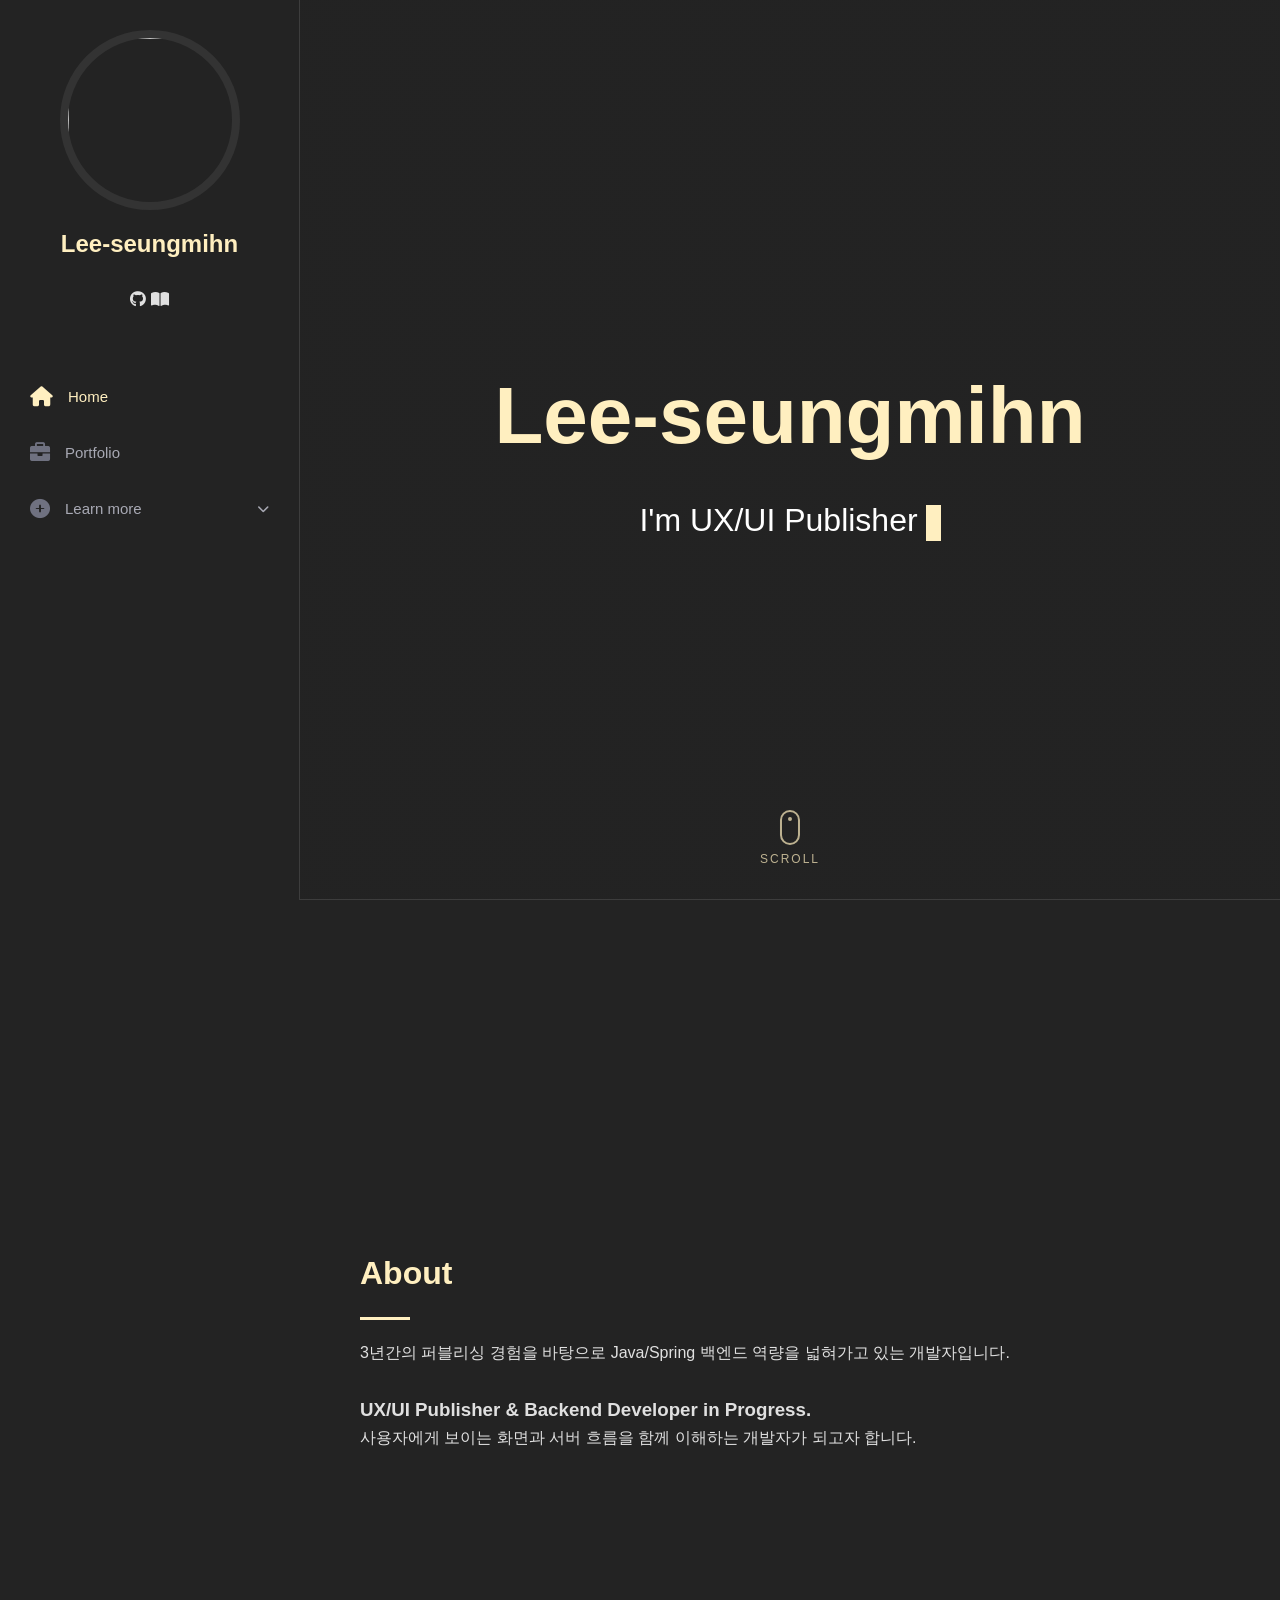
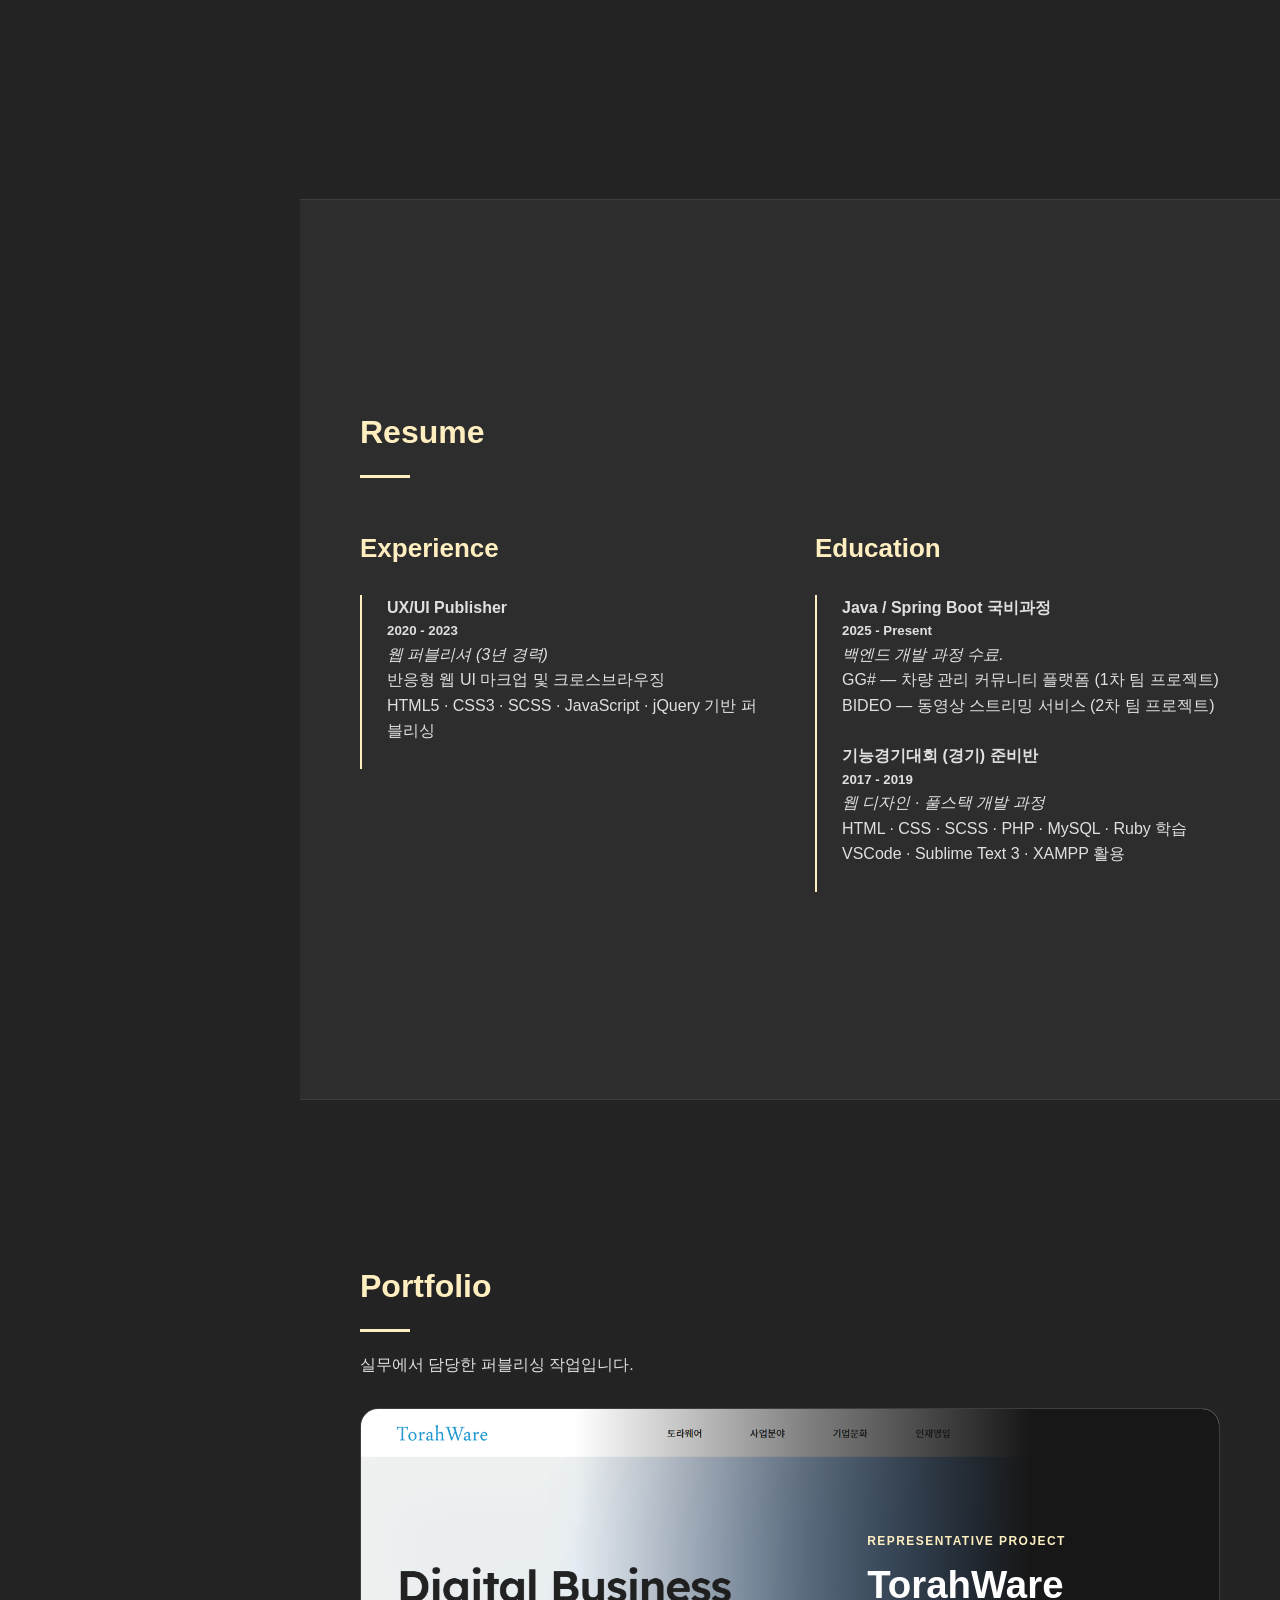
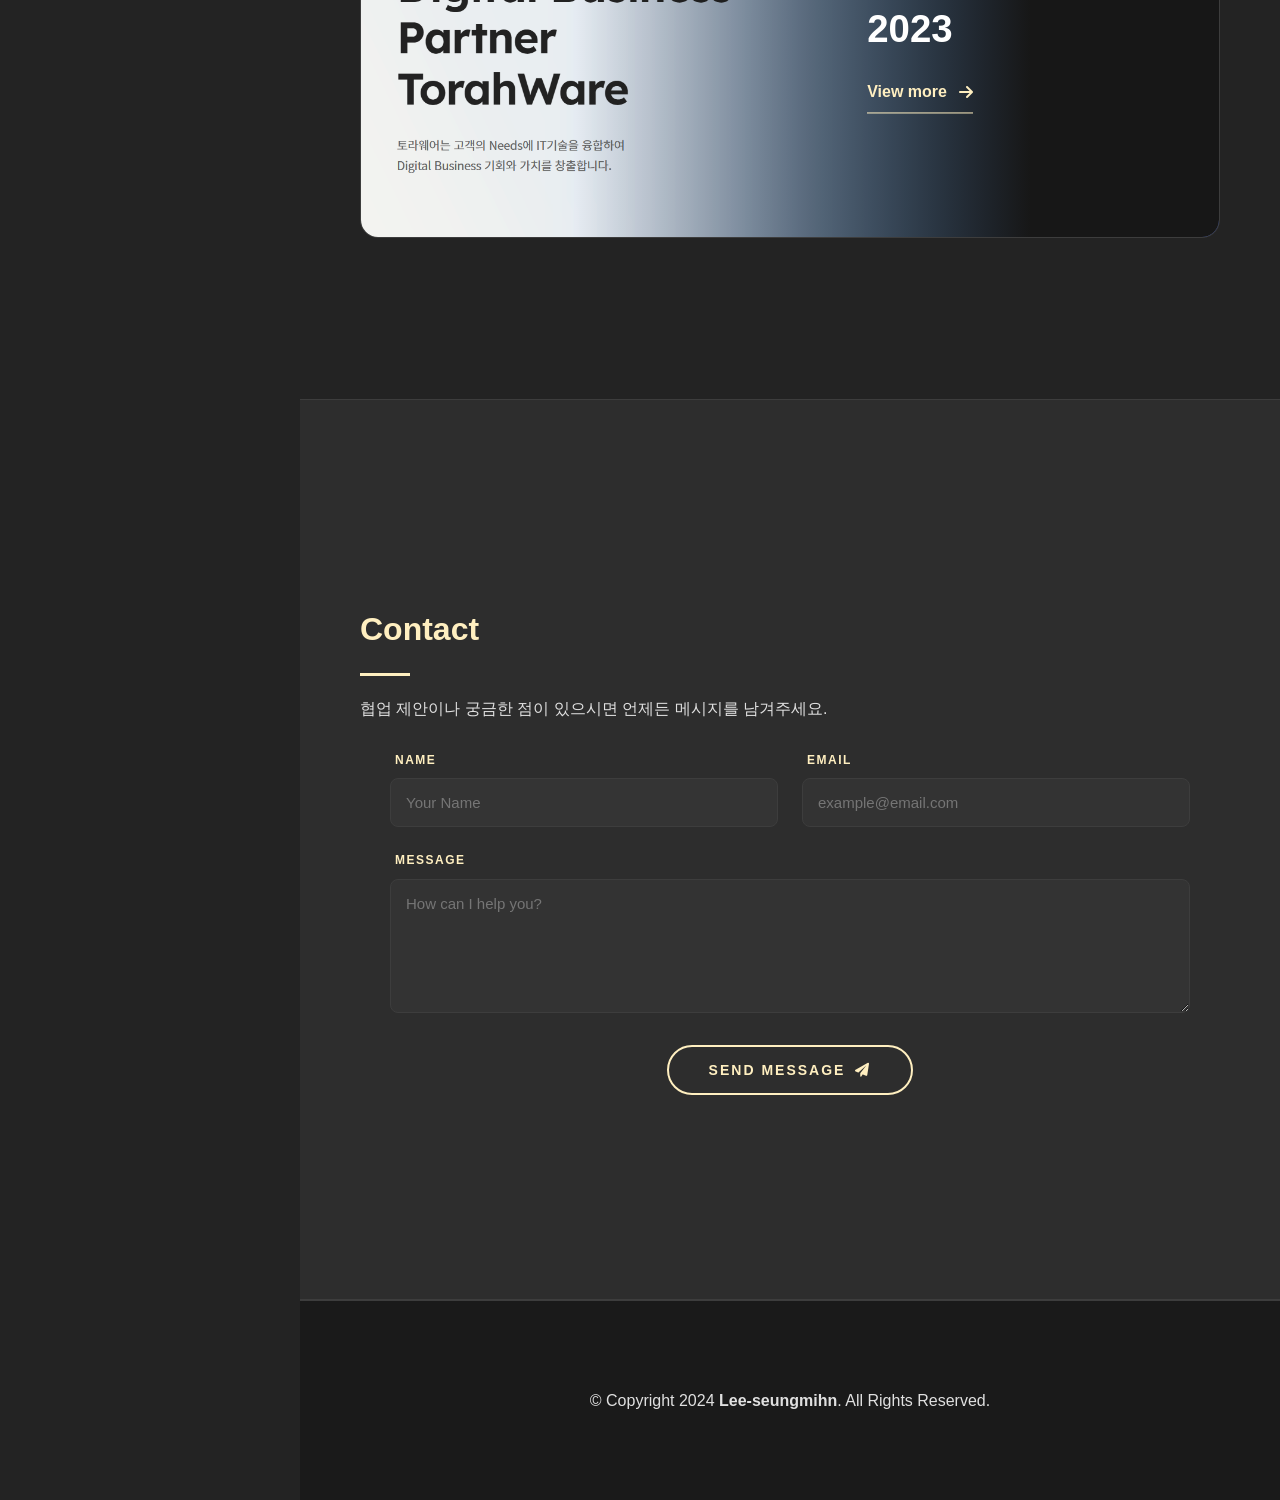
==== commit cc832706: "Simplify section scroll prompts" ====
--- a/index.html
+++ b/index.html
@@ -101,10 +101,6 @@
                     </div>
                 </div>
             </div>
-            <a href="#resume" class="scroll-down">
-                <div class="mouse"></div>
-                <span>RESUME</span>
-            </a>
         </section>
 
         <!-- Resume Section: experience and education -->
@@ -149,10 +145,6 @@
                     </div>
                 </div>
             </div>
-            <a href="#portfolio-preview" class="scroll-down">
-                <div class="mouse"></div>
-                <span>PORTFOLIO</span>
-            </a>
         </section>
 
         <!-- Portfolio Preview: one selected work on the home page -->
@@ -172,10 +164,6 @@
                     </span>
                 </a>
             </div>
-            <a href="#contact" class="scroll-down">
-                <div class="mouse"></div>
-                <span>CONTACT</span>
-            </a>
         </section>
 
         <!-- Contact Section: message form -->
